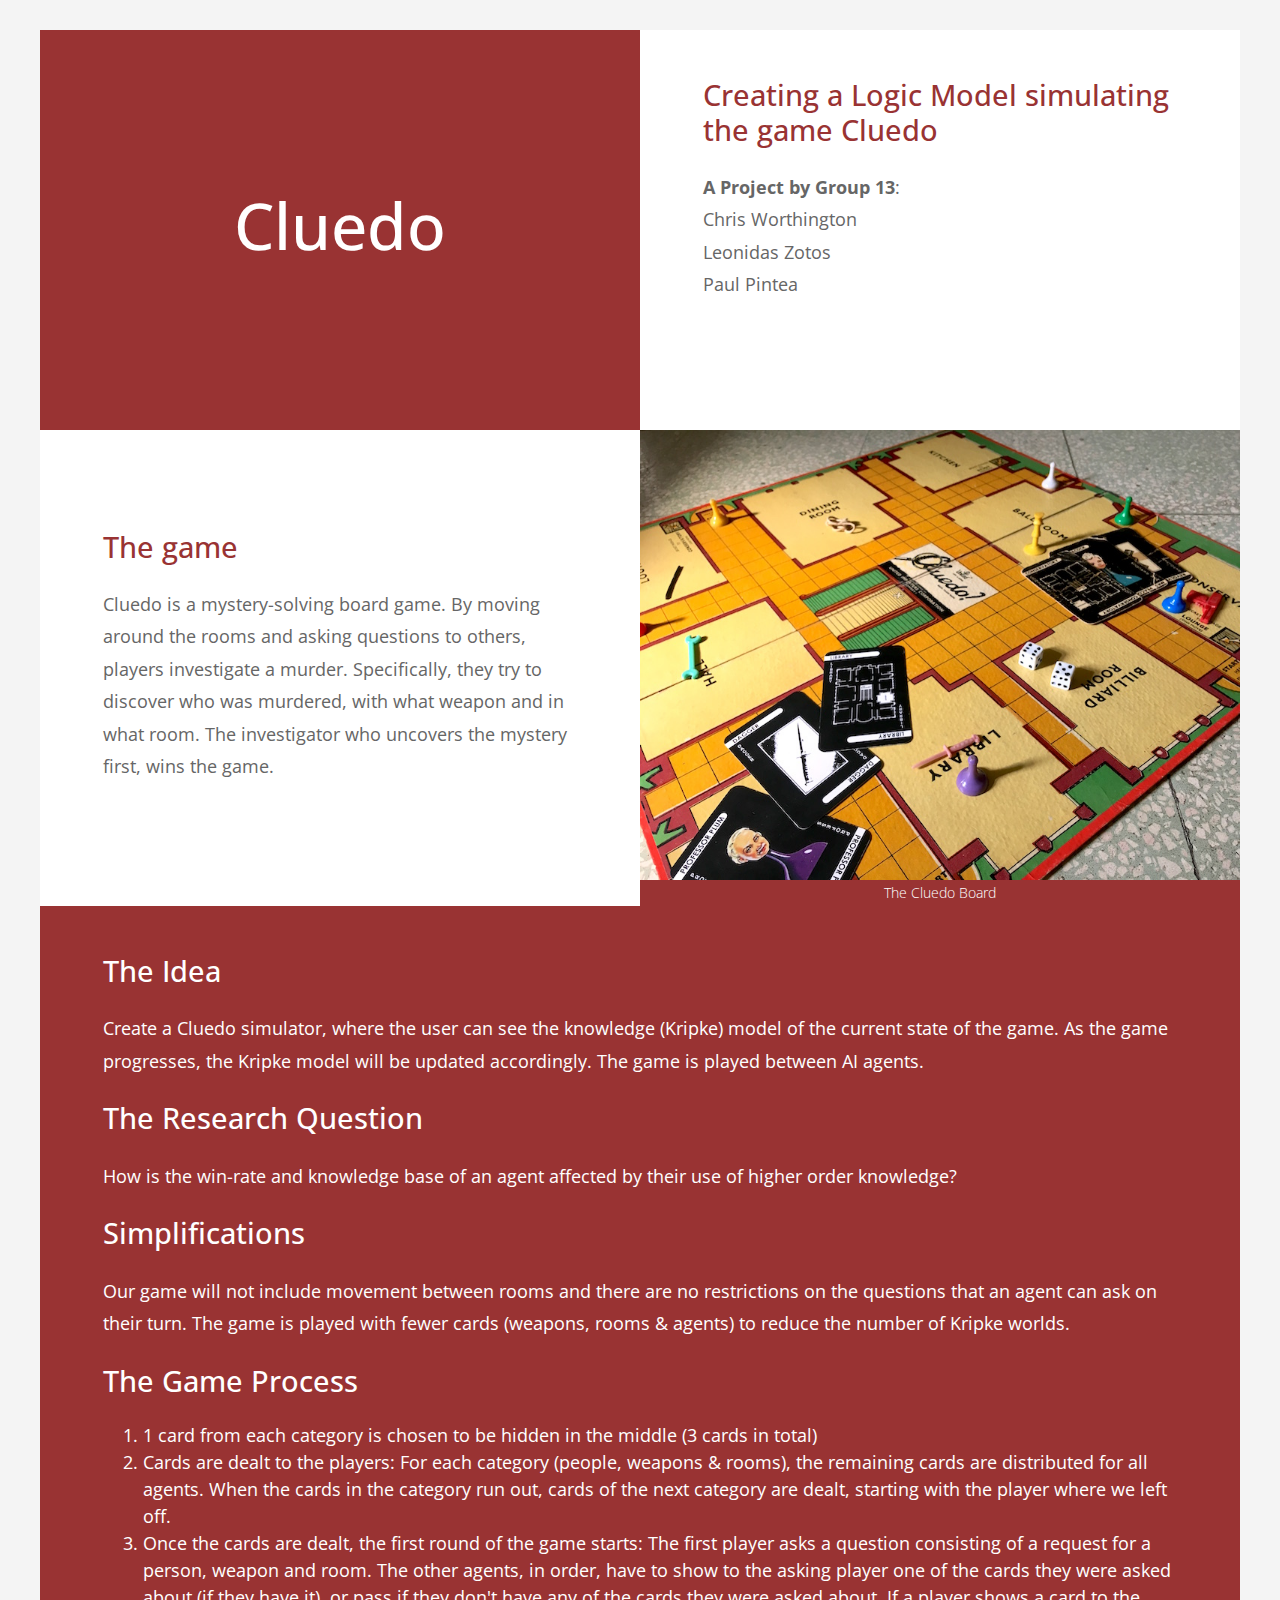
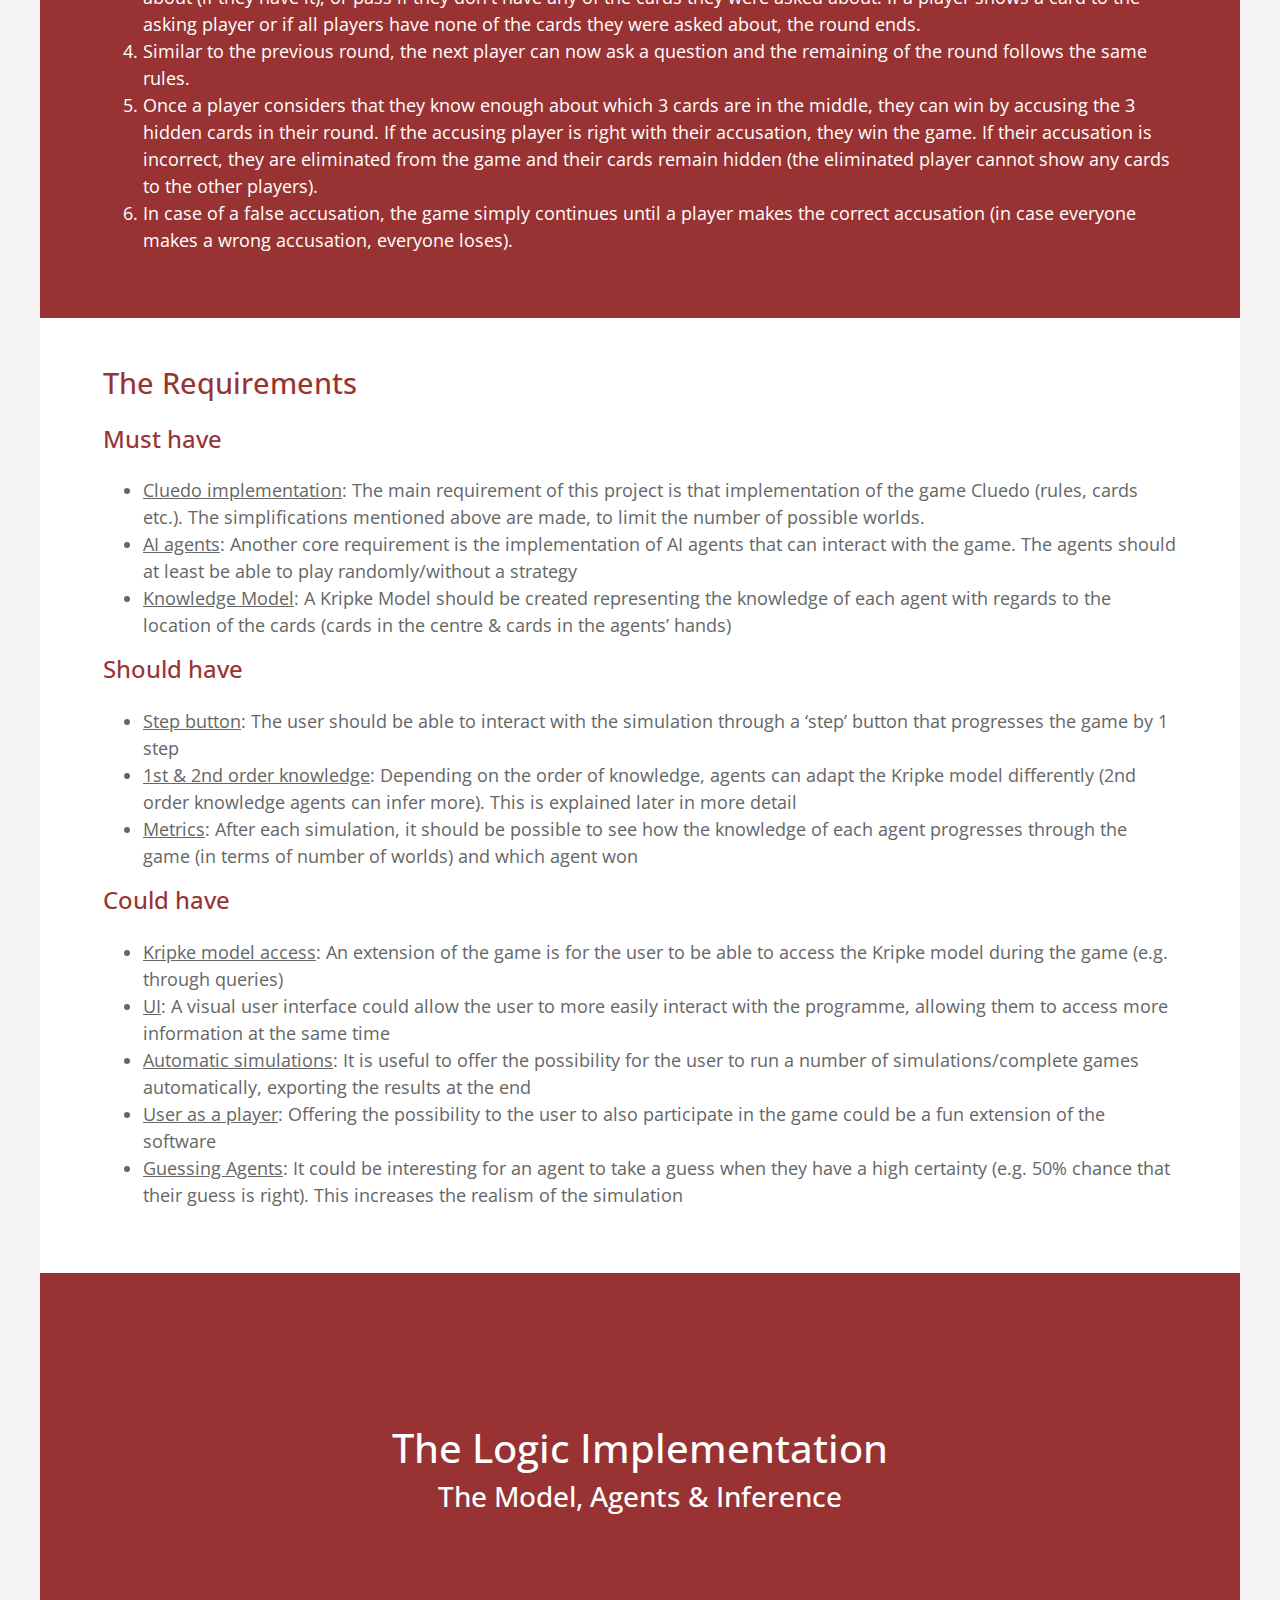
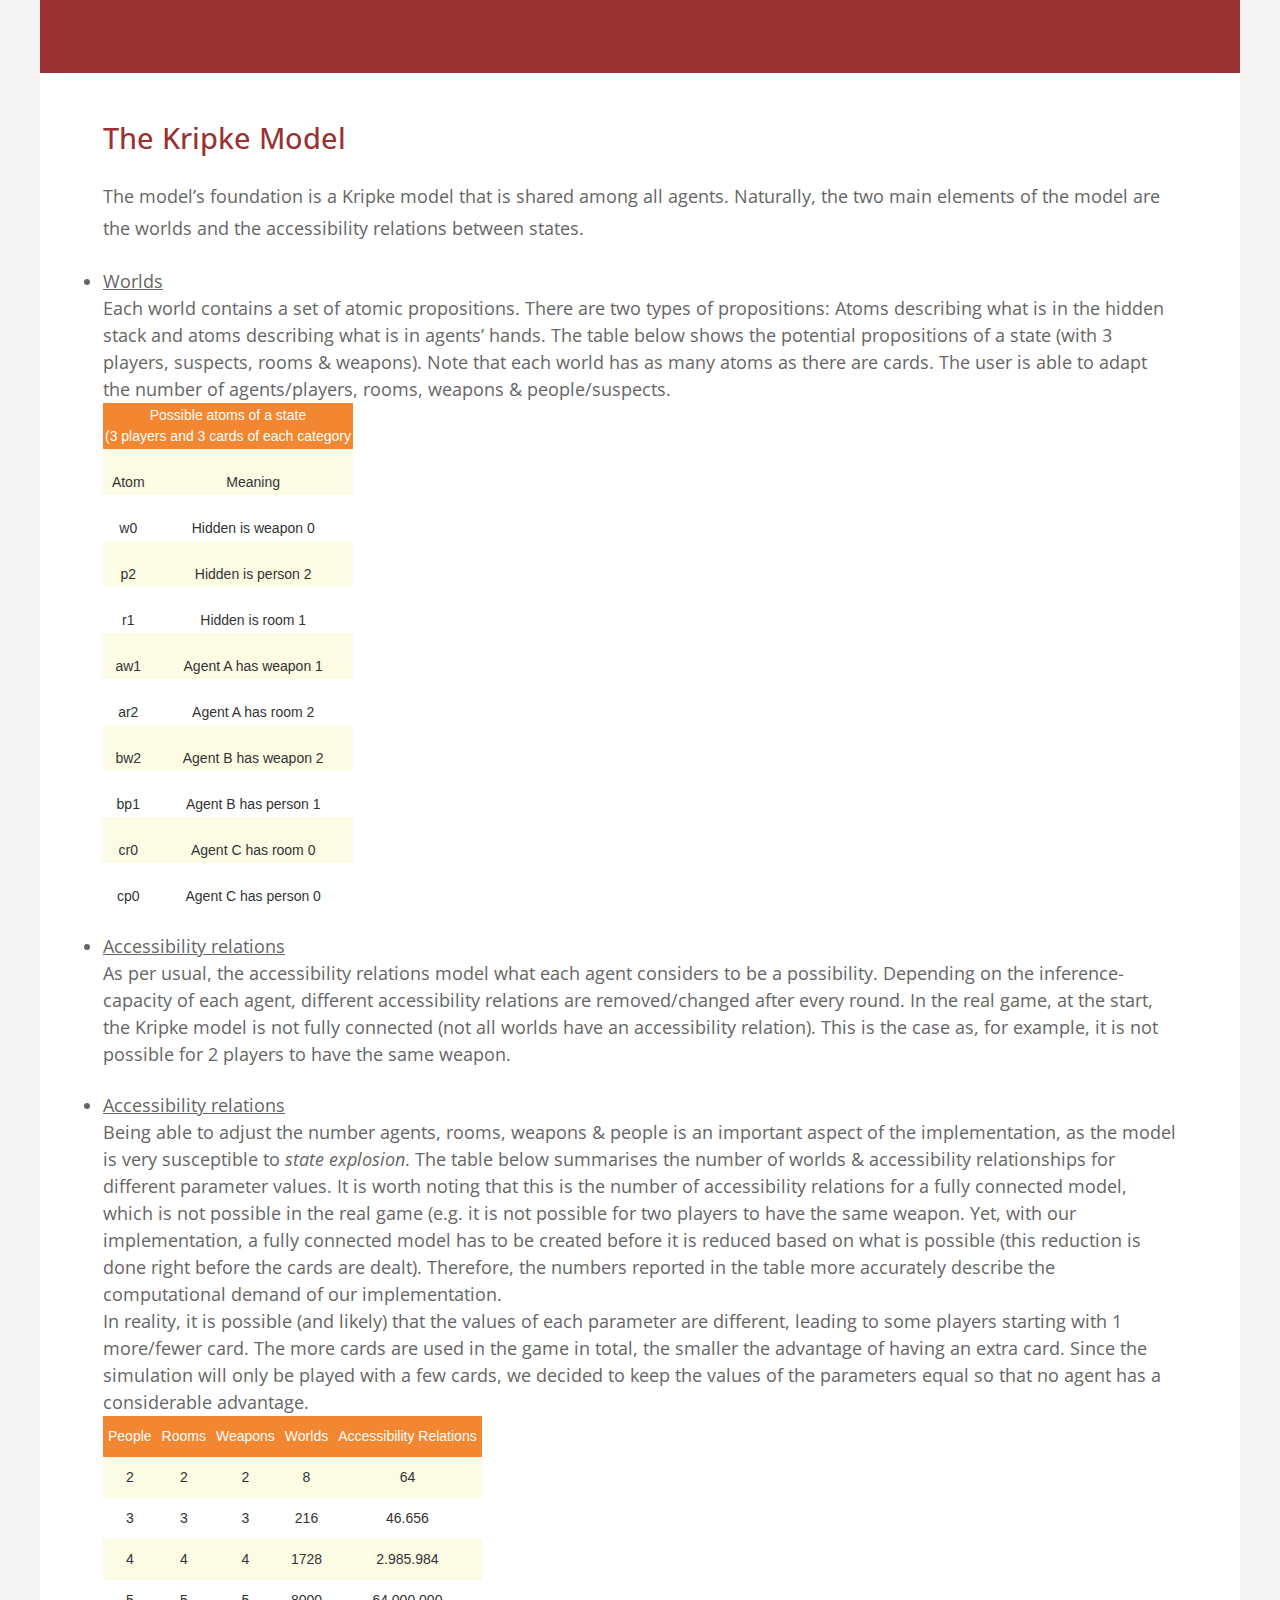
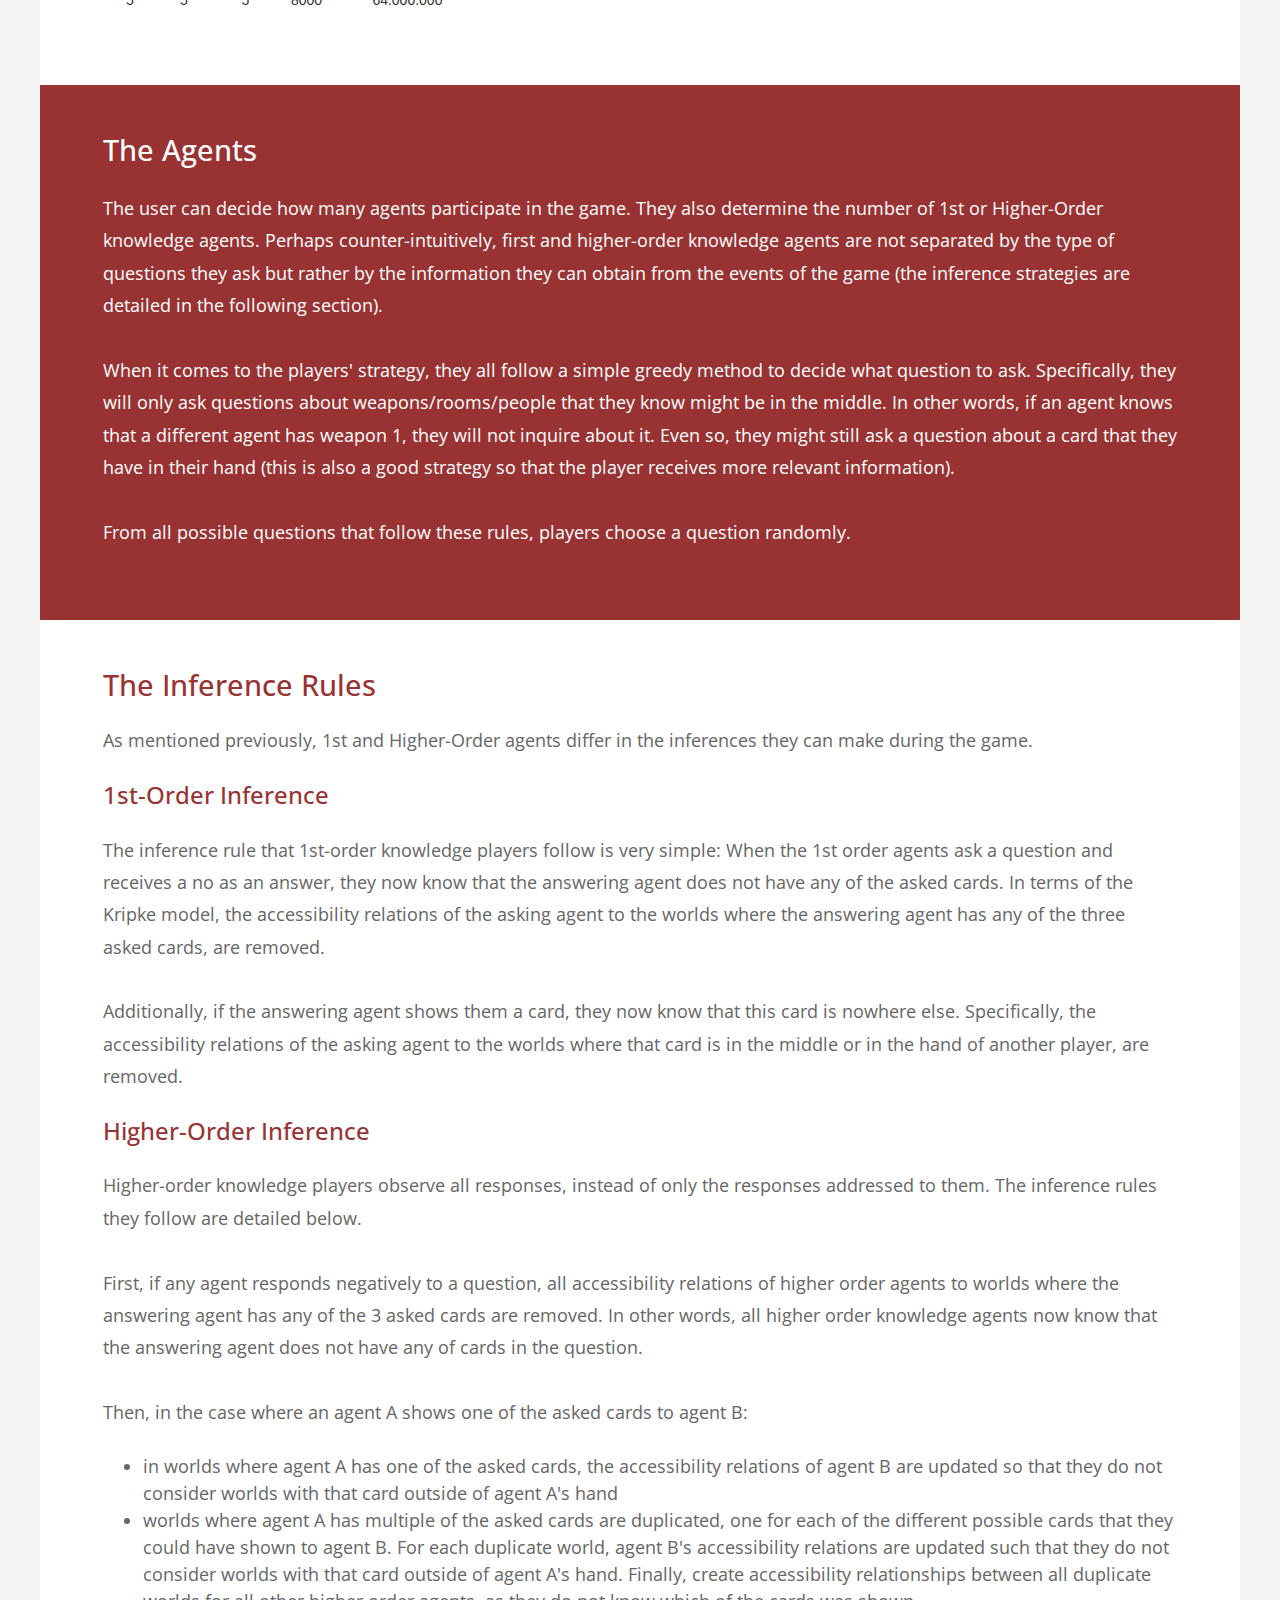
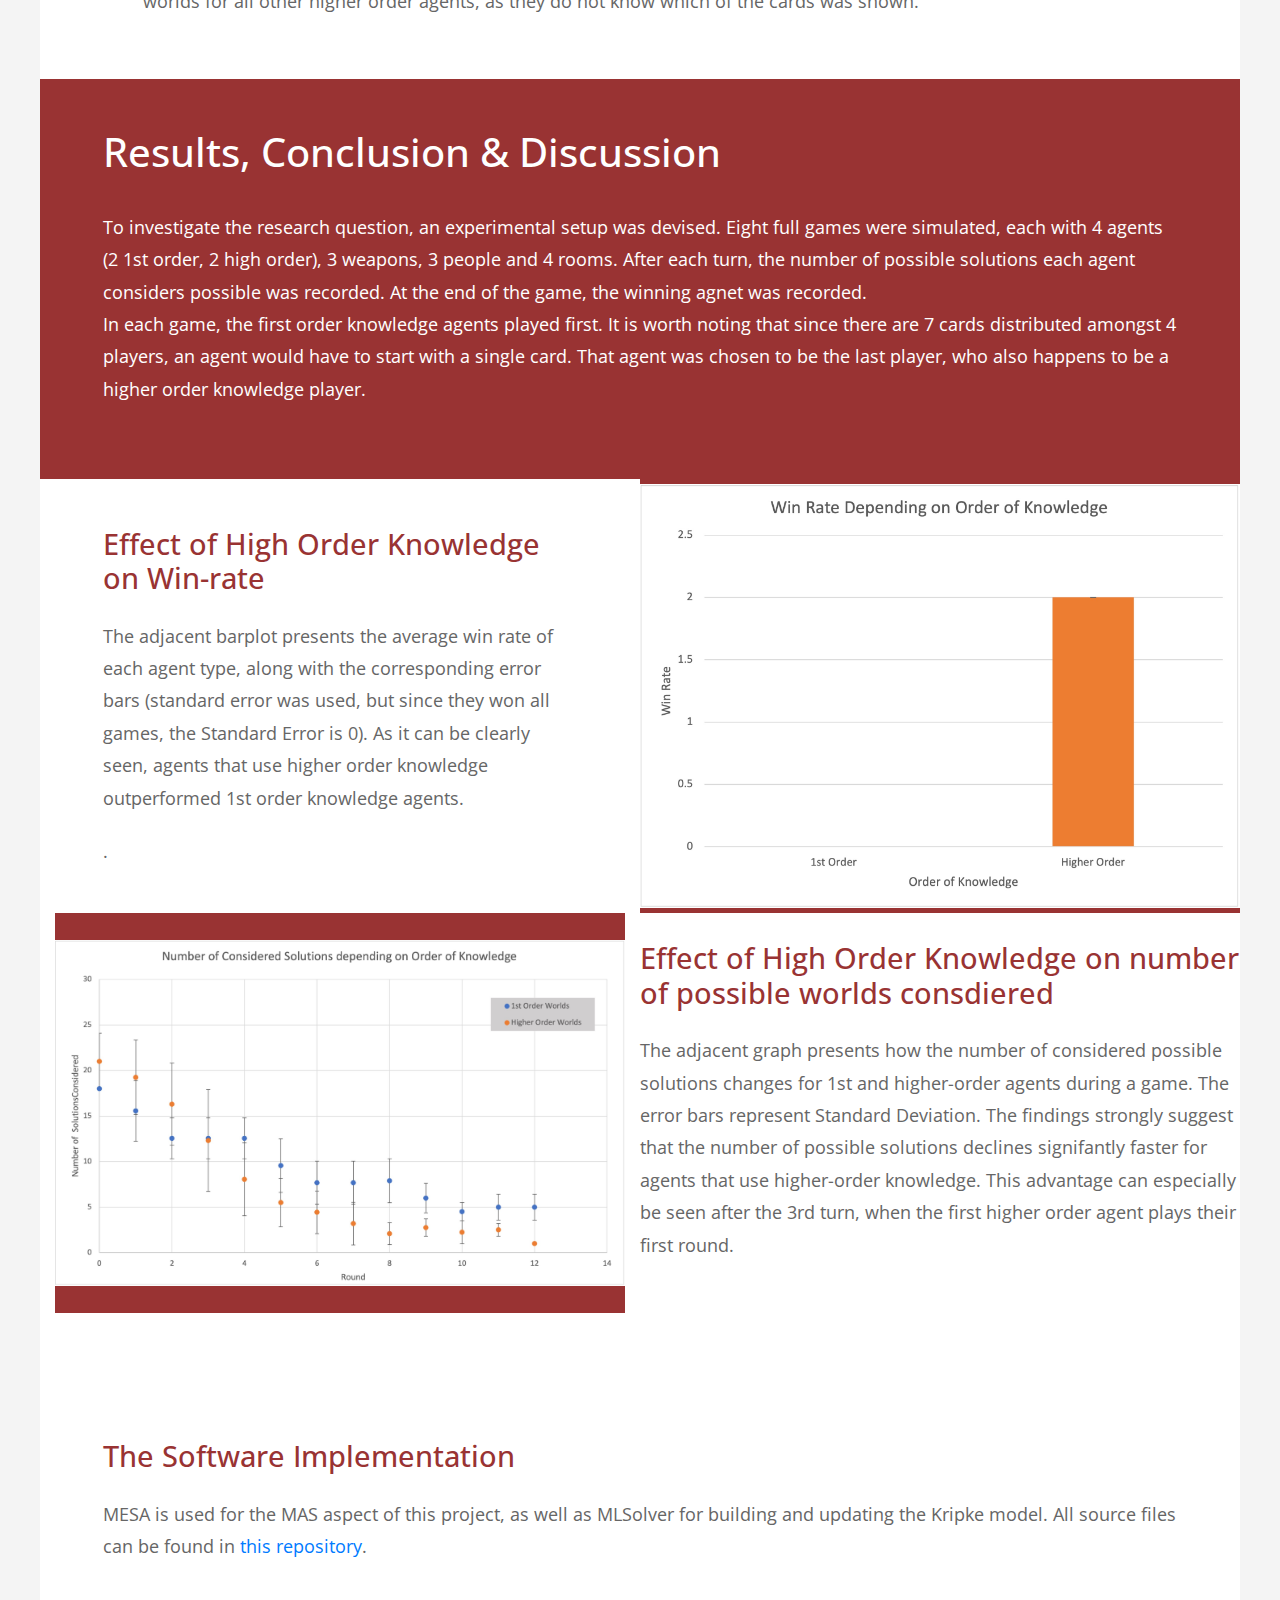
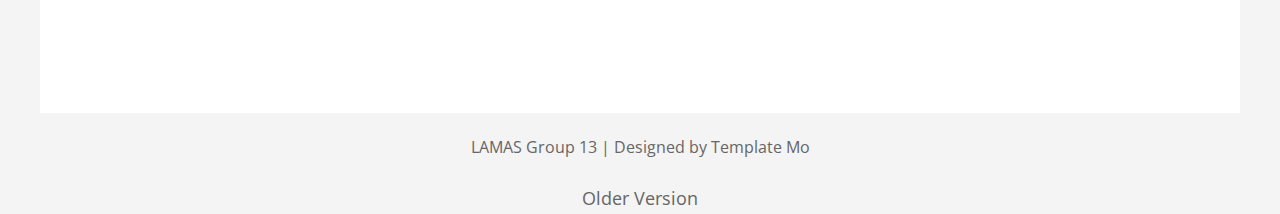
==== index.html @ 73728eb0 "added results" ====
<!DOCTYPE html>
<html lang="en">

<head>
  <meta charset="utf-8">
  <meta name="viewport" content="width=device-width, initial-scale=1">

  <title>LAMAS Cluedo (Group 13)</title>
  <!-- 
Magazee Template 
http://www.templatemo.com/tm-514-magazee
-->
  <!-- load CSS -->
  <link rel="stylesheet" href="https://fonts.googleapis.com/css?family=Open+Sans:300,400">
  <!-- Google web font "Open Sans" -->
  <link rel="stylesheet" href="css/bootstrap.min.css"> <!-- https://getbootstrap.com/ -->
  <link rel="stylesheet" href="css/templatemo-style.css"> <!-- Templatemo style -->
  <script type="text/javascript" async src="https://cdn.mathjax.org/mathjax/latest/MathJax.js?config=TeX-AMS_CHTML">
  </script>
  <script>
    var renderPage = true;

    if (navigator.userAgent.indexOf('MSIE') !== -1
      || navigator.appVersion.indexOf('Trident/') > 0) {
      /* Microsoft Internet Explorer detected in. */
      alert("Please view this in a modern browser such as Chrome or Microsoft Edge.");
      renderPage = false;
    }
  </script>

</head>

<body>
  <!-- Loader -->
  <div id="loader-wrapper">
    <div id="loader"></div>
    <div class="loader-section section-left"></div>
    <div class="loader-section section-right"></div>
  </div>

  <div class="container">

    <!-- 1st section -->
    <section class="row tm-section">
      <div class="col-sm-12 col-sm-12 col-lg-6 col-xl-6 p-0">
        <div class="tm-flex-center p-5 tm-bg-color-primary tm-section-min-h">
          <h1 class="tm-text-color-white tm-site-name">Cluedo</h1>
        </div>
      </div>
      <div class="col-sm-12 col-md-12 col-lg-6 col-xl-6">
        <div class="tm-flex-right p-5">
          <h2 class="tm-text-color-primary mb-4">Creating a Logic Model simulating the game Cluedo</h2>
          <p class="mb-4"><b>A Project by Group 13</b>: <br> Chris Worthington<br>Leonidas Zotos <br> Paul Pintea </p>
        </div>
      </div>
    </section>

    <!-- 2nd section -->
    <section class="row tm-section tm-col-md-reverse">
      <div class="col-sm-12 col-md-12 col-lg-6 col-xl-6">
        <div class="tm-flex-center p-5">
          <div class="tm-md-flex-center">
            <h2 class="tm-text-color-primary mb-4">The game</h2>
            <p class="mb-4"> Cluedo is a mystery-solving board game. By moving around the rooms and asking questions to
              others, players investigate a murder. Specifically, they try to discover who was murdered, with what
              weapon and in what room. The investigator who uncovers the mystery first, wins the game.</p>
          </div>
        </div>
      </div>
      <div class="col-sm-12 col-md-12 col-lg-6 col-xl-6 p-0">
        <div class="tm-flex-center p-0 tm-bg-color-primary">
          <div class="tm-max-w-300 tm-flex-center tm-flex-col">
            <img src="img/cluedoBoard.jpeg" alt="Image" class="img-fluid">
            <p class="tm-text-color-white small tm-font-thin mb-0">The Cluedo Board</p>
          </div>
        </div>
      </div>
    </section>


    <!-- 2.5nd section -->
    <section class="row tm-section tm-col-md-reverse">
      <div class="col-sm-12 col-md-12 col-lg-6 col-xl-12 tm-bg-color-primary">
        <div class="tm-flex-center p-5 tm-bg-color-primary">
          <div class="tm-md-flex-center">
            <h2 class="tm-text-color-white mb-4">The Idea</h2>
            <p class="mb-4 tm-text-color-white"> Create a Cluedo simulator, where the user can see the knowledge
              (Kripke) model of the current state of the game. As the game progresses, the Kripke model will be updated
              accordingly. The game is played between AI agents.
            </p>
            <h2 class="tm-text-color-white mb-4">The Research Question</h2>
            <p class="mb-4 tm-text-color-white"> How is the win-rate and knowledge base of an agent affected by their
              use of higher order knowledge?
            </p>
            <h2 class="tm-text-color-white mb-4">Simplifications</h2>
            <p class="mb-4 tm-text-color-white"> Our game will not include movement between rooms and there are no
              restrictions on the questions that an agent can ask on their turn. The game is played with fewer cards
              (weapons, rooms & agents) to reduce the number of Kripke worlds.
            </p>

            <h2 class="tm-text-color-white mb-4">The Game Process</h2>
            <p class="mb-4 tm-text-color-white">
            <ol class="whiteList">
              <li>1 card from each category is chosen to be hidden in the middle (3 cards in total)</li>
              <li>Cards are dealt to the players: For each category (people, weapons & rooms), the remaining cards are
                distributed for all agents. When the cards in the category run out, cards of the next category are
                dealt, starting with the player where we left off.</li>
              <li>Once the cards are dealt, the first round of the game starts: The first player asks a question
                consisting of a request for a person, weapon and room. The other agents, in order, have to show to the
                asking player one of the cards they were asked about (if they have it), or pass if they don't have any
                of the cards they were asked about. If a player shows a card to the asking player or if all players have
                none of the cards they were asked about, the round ends.</li>
              <li>Similar to the previous round, the next player can now ask a question and the remaining of the round
                follows the same rules. </li>
              <li>Once a player considers that they know enough about which 3 cards are in the middle, they can win by
                accusing the 3 hidden cards in their round. If the accusing player is right with their accusation, they
                win the game. If their accusation is incorrect, they are eliminated from the game and their cards remain
                hidden (the eliminated player cannot show any cards to the other players).</li>
              <li>In case of a false accusation, the game simply continues until a player makes the correct accusation
                (in case everyone makes a wrong accusation, everyone loses).</li>
            </ol>
            </p>
          </div>
        </div>
      </div>
    </section>

    <!-- 3rd section -->
    <section class="row tm-section tm-col-md-reverse">
      <div class="col-sm-12 col-md-12 col-lg-6 col-xl-12 tm-bg-color-white">
        <div class="tm-flex-center p-5 tm-bg-color-white">
          <div class="tm-md-flex-center">
            <h2 class="tm-text-color-primary mb-4">The Requirements</h2>
            <h4 class="tm-text-color-primary mb-4">Must have</h4>
            <p class="mb-4">
            <ul>
              <li><u>Cluedo implementation</u>: The main requirement of this project is that implementation of the game
                Cluedo (rules, cards etc.). The simplifications mentioned above are made, to limit the number of
                possible worlds.</li>
              <li><u>AI agents</u>: Another core requirement is the implementation of AI agents that can interact with
                the game. The agents should at least be able to play randomly/without a strategy</li>
              <li><u>Knowledge Model</u>: A Kripke Model should be created representing the knowledge of each agent with
                regards to the location of the cards (cards in the centre & cards in the agents’ hands)</li>
            </ul>
            </p>
            <h4 class="tm-text-color-primary mb-4">Should have</h4>
            <p class="mb-4">
            <ul>
              <li><u>Step button</u>: The user should be able to interact with the simulation through a ‘step’ button
                that
                progresses the game by 1 step</li>
              <li><u>1st & 2nd order knowledge</u>: Depending on the order of knowledge, agents can adapt the Kripke
                model
                differently (2nd order knowledge agents can infer more). This is explained later in more detail</li>
              <li><u>Metrics</u>: After each simulation, it should be possible to see how the knowledge of each agent
                progresses through the game (in terms of number of worlds) and which agent won</li>
            </ul>
            </p>
            <h4 class="tm-text-color-primary mb-4">Could have</h4>
            <p class="mb-4">
            <ul>
              <li><u>Kripke model access</u>: An extension of the game is for the user to be able to access the Kripke
                model
                during the game (e.g. through queries)</li>
              <li><u>UI</u>: A visual user interface could allow the user to more easily interact with the programme,
                allowing them to access more information at the same time</li>
              <li><u>Automatic simulations</u>: It is useful to offer the possibility for the user to run a number of
                simulations/complete games automatically, exporting the results at the end</li>
              <li><u>User as a player</u>: Offering the possibility to the user to also participate in the game could be
                a fun extension of the software</li>
              <li><u>Guessing Agents</u>: It could be interesting for an agent to take a guess when they have a high
                certainty (e.g. 50% chance that their guess is right). This increases the realism of the simulation</li>
            </ul>
            </p>
          </div>
        </div>
      </div>
    </section>

    <!-- 4th section -->
    <section class="row tm-section tm-col-md-reverse">
      <div class="col-sm-12 col-md-12 col-lg-6 col-xl-12 tm-bg-color-primary">
        <div class="tm-flex-center p-5 tm-bg-color-primary">
          <div class="tm-md-flex-center tm-text-color-white">
            <h1>The Logic Implementation</h1>
            <h3 style="text-align:center">The Model, Agents & Inference</h3>
          </div>
        </div>
      </div>
    </section>


    <!-- 5th section -->

    <section class="row tm-section tm-col-md-reverse">
      <div class="col-sm-12 col-md-12 col-lg-6 col-xl-12 tm-bg-color-white">
        <div class="tm-flex-center p-5 tm-bg-color-white">
          <div class="tm-md-flex-center">
            <h2 class="tm-text-color-primary mb-4">The Kripke Model</h2>
            <p class="mb-4">The model’s foundation is a Kripke model that is shared among all agents. Naturally, the two
              main elements of the model are the worlds and the accessibility relations between states.<br>
              <li><u>Worlds</u></li> Each world contains a set of atomic propositions. There are two types of
              propositions: Atoms describing what is in the hidden stack and atoms describing what is in agents’ hands.
              The table below shows the potential propositions of a state (with 3 players, suspects, rooms & weapons).
              Note that each world has as many atoms as there are cards. The user is able to adapt the number of
              agents/players, rooms, weapons & people/suspects.
            <table style="border-collapse:collapse;border-color:#aaa;border-spacing:0;border:none" class="tg">
              <thead>
                <tr>
                  <th
                    style="background-color:#f38630;border-color:inherit;border-style:solid;border-width:0px;color:#fff;font-family:Arial, sans-serif;font-size:14px;font-weight:normal;overflow:hidden;padding:2px 2px;text-align:center;vertical-align:center;word-break:normal"
                    colspan="2"> Possible atoms of a state <br>(3 players and 3 cards of each category </th>
                </tr>
              </thead>
              <tbody>
                <tr>
                  <td
                    style="background-color:#FCFBE3;border-color:inherit;border-style:solid;border-width:0px;color:#333;font-family:Arial, sans-serif;font-size:14px;overflow:hidden;padding:2px 2px;text-align:center;vertical-align:center;word-break:normal">
                    <br>Atom
                  </td>
                  <td
                    style="background-color:#FCFBE3;border-color:inherit;border-style:solid;border-width:0px;color:#333;font-family:Arial, sans-serif;font-size:14px;overflow:hidden;padding:2px 2px;text-align:center;vertical-align:center;word-break:normal">
                    <br>Meaning
                  </td>
                </tr>
                <tr>
                  <td
                    style="background-color:#fff;border-color:inherit;border-style:solid;border-width:0px;color:#333;font-family:Arial, sans-serif;font-size:14px;overflow:hidden;padding:2px 2px;text-align:center;vertical-align:center;word-break:normal">
                    <br>w0
                  </td>
                  <td
                    style="background-color:#fff;border-color:inherit;border-style:solid;border-width:0px;color:#333;font-family:Arial, sans-serif;font-size:14px;overflow:hidden;padding:2px 2px;text-align:center;vertical-align:center;word-break:normal">
                    <br>Hidden is weapon 0
                  </td>
                </tr>
                <tr>
                  <td
                    style="background-color:#FCFBE3;border-color:inherit;border-style:solid;border-width:0px;color:#333;font-family:Arial, sans-serif;font-size:14px;overflow:hidden;padding:2px 2px;text-align:center;vertical-align:center;word-break:normal">
                    <br>p2
                  </td>
                  <td
                    style="background-color:#FCFBE3;border-color:inherit;border-style:solid;border-width:0px;color:#333;font-family:Arial, sans-serif;font-size:14px;overflow:hidden;padding:2px 2px;text-align:center;vertical-align:center;word-break:normal">
                    <br>Hidden is person 2
                  </td>
                </tr>
                <tr>
                  <td
                    style="background-color:#fff;border-color:inherit;border-style:solid;border-width:0px;color:#333;font-family:Arial, sans-serif;font-size:14px;overflow:hidden;padding:2px 2px;text-align:center;vertical-align:center;word-break:normal">
                    <br>r1
                  </td>
                  <td
                    style="background-color:#fff;border-color:inherit;border-style:solid;border-width:0px;color:#333;font-family:Arial, sans-serif;font-size:14px;overflow:hidden;padding:2px 2px;text-align:center;vertical-align:center;word-break:normal">
                    <br>Hidden is room 1
                  </td>
                </tr>
                <tr>
                  <td
                    style="background-color:#FCFBE3;border-color:inherit;border-style:solid;border-width:0px;color:#333;font-family:Arial, sans-serif;font-size:14px;overflow:hidden;padding:2px 2px;text-align:center;vertical-align:center;word-break:normal">
                    <br>aw1
                  </td>
                  <td
                    style="background-color:#FCFBE3;border-color:inherit;border-style:solid;border-width:0px;color:#333;font-family:Arial, sans-serif;font-size:14px;overflow:hidden;padding:2px 2px;text-align:center;vertical-align:center;word-break:normal">
                    <br>Agent A has weapon 1
                  </td>
                </tr>
                <tr>
                  <td
                    style="background-color:#fff;border-color:inherit;border-style:solid;border-width:0px;color:#333;font-family:Arial, sans-serif;font-size:14px;overflow:hidden;padding:2px 2px;text-align:center;vertical-align:center;word-break:normal">
                    <br>ar2
                  </td>
                  <td
                    style="background-color:#fff;border-color:inherit;border-style:solid;border-width:0px;color:#333;font-family:Arial, sans-serif;font-size:14px;overflow:hidden;padding:2px 2px;text-align:center;vertical-align:center;word-break:normal">
                    <br>Agent A has room 2
                  </td>
                </tr>
                <tr>
                  <td
                    style="background-color:#FCFBE3;border-color:inherit;border-style:solid;border-width:0px;color:#333;font-family:Arial, sans-serif;font-size:14px;overflow:hidden;padding:2px 2px;text-align:center;vertical-align:center;word-break:normal">
                    <br>bw2
                  </td>
                  <td
                    style="background-color:#FCFBE3;border-color:inherit;border-style:solid;border-width:0px;color:#333;font-family:Arial, sans-serif;font-size:14px;overflow:hidden;padding:2px 2px;text-align:center;vertical-align:center;word-break:normal">
                    <br>Agent B has weapon 2
                  </td>
                </tr>
                <tr>
                  <td
                    style="background-color:#fff;border-color:inherit;border-style:solid;border-width:0px;color:#333;font-family:Arial, sans-serif;font-size:14px;overflow:hidden;padding:2px 2px;text-align:center;vertical-align:center;word-break:normal">
                    <br>bp1
                  </td>
                  <td
                    style="background-color:#fff;border-color:inherit;border-style:solid;border-width:0px;color:#333;font-family:Arial, sans-serif;font-size:14px;overflow:hidden;padding:2px 2px;text-align:center;vertical-align:center;word-break:normal">
                    <br>Agent B has person 1
                  </td>
                </tr>
                <tr>
                  <td
                    style="background-color:#FCFBE3;border-color:inherit;border-style:solid;border-width:0px;color:#333;font-family:Arial, sans-serif;font-size:14px;overflow:hidden;padding:2px 2px;text-align:center;vertical-align:center;word-break:normal">
                    <br>cr0
                  </td>
                  <td
                    style="background-color:#FCFBE3;border-color:inherit;border-style:solid;border-width:0px;color:#333;font-family:Arial, sans-serif;font-size:14px;overflow:hidden;padding:2px 2px;text-align:center;vertical-align:center;word-break:normal">
                    <br>Agent C has room 0
                  </td>
                </tr>
                <tr>
                  <td
                    style="background-color:#fff;border-color:inherit;border-style:solid;border-width:0px;color:#333;font-family:Arial, sans-serif;font-size:14px;overflow:hidden;padding:2px 2px;text-align:center;vertical-align:center;word-break:normal">
                    <br>cp0
                  </td>
                  <td
                    style="background-color:#fff;border-color:inherit;border-style:solid;border-width:0px;color:#333;font-family:Arial, sans-serif;font-size:14px;overflow:hidden;padding:2px 2px;text-align:center;vertical-align:center;word-break:normal">
                    <br>Agent C has person 0
                  </td>
                </tr>
              </tbody>
            </table>
            </p>

            <p class="mb-4">
              <li><u>Accessibility relations</u></li> As per usual, the accessibility relations model what each agent
              considers to be a possibility. Depending on the inference-capacity of each agent, different accessibility
              relations are removed/changed after every round. In the real game, at the start, the Kripke model is not
              fully connected (not all worlds have an accessibility relation). This is the case as, for example, it is
              not possible for 2 players to have the same weapon.
            </p>

            <p class="mb-4">
              <li><u>Accessibility relations</u></li> Being able to adjust the number agents, rooms, weapons & people
              is an important aspect of the implementation, as the model is very susceptible to <i>state explosion</i>.
              The table below summarises the number of worlds & accessibility relationships for different parameter
              values. It is worth noting that this is the number of accessibility relations for a fully connected model,
              which is not possible in the real game (e.g. it is not possible for two players to have the same weapon.
              Yet, with our implementation, a fully connected model has to be created before it is reduced based on what
              is possible (this reduction is done right before the cards are dealt). Therefore, the numbers reported in
              the table more accurately describe the computational demand of our implementation.
              <br>
              In reality, it is possible (and likely) that the values of each parameter are different, leading to some
              players starting with 1 more/fewer card. The more cards are used in the game in total, the smaller the
              advantage of having an extra card. Since the simulation will only be played with a few cards, we decided
              to keep the values of the parameters equal so that no agent has a considerable advantage.
            <table style="border-collapse:collapse;border-color:#aaa;border-spacing:0;border:none" class="tg">
              <thead>
                <tr>
                  <th
                    style="background-color:#f38630;border-color:inherit;border-style:solid;border-width:0px;color:#fff;font-family:Arial, sans-serif;font-size:14px;font-weight:normal;overflow:hidden;padding:10px 5px;text-align:center;vertical-align:top;word-break:normal">
                    People </th>
                  <th
                    style="background-color:#f38630;border-color:inherit;border-style:solid;border-width:0px;color:#fff;font-family:Arial, sans-serif;font-size:14px;font-weight:normal;overflow:hidden;padding:10px 5px;text-align:center;vertical-align:top;word-break:normal">
                    Rooms </th>
                  <th
                    style="background-color:#f38630;border-color:inherit;border-style:solid;border-width:0px;color:#fff;font-family:Arial, sans-serif;font-size:14px;font-weight:normal;overflow:hidden;padding:10px 5px;text-align:center;vertical-align:top;word-break:normal">
                    Weapons </th>
                  <th
                    style="background-color:#f38630;border-color:inherit;border-style:solid;border-width:0px;color:#fff;font-family:Arial, sans-serif;font-size:14px;font-weight:normal;overflow:hidden;padding:10px 5px;text-align:center;vertical-align:top;word-break:normal">
                    Worlds </th>
                  <th
                    style="background-color:#f38630;border-color:inherit;border-style:solid;border-width:0px;color:#fff;font-family:Arial, sans-serif;font-size:14px;font-weight:normal;overflow:hidden;padding:10px 5px;text-align:center;vertical-align:top;word-break:normal">
                    Accessibility Relations </th>
                </tr>
              </thead>
              <tbody>
                <tr>
                  <td
                    style="background-color:#FCFBE3;border-color:inherit;border-style:solid;border-width:0px;color:#333;font-family:Arial, sans-serif;font-size:14px;overflow:hidden;padding:10px 5px;text-align:center;vertical-align:top;word-break:normal">
                    2</td>
                  <td
                    style="background-color:#FCFBE3;border-color:inherit;border-style:solid;border-width:0px;color:#333;font-family:Arial, sans-serif;font-size:14px;overflow:hidden;padding:10px 5px;text-align:center;vertical-align:top;word-break:normal">
                    2</td>
                  <td
                    style="background-color:#FCFBE3;border-color:inherit;border-style:solid;border-width:0px;color:#333;font-family:Arial, sans-serif;font-size:14px;overflow:hidden;padding:10px 5px;text-align:center;vertical-align:top;word-break:normal">
                    2</td>
                  <td
                    style="background-color:#FCFBE3;border-color:inherit;border-style:solid;border-width:0px;color:#333;font-family:Arial, sans-serif;font-size:14px;overflow:hidden;padding:10px 5px;text-align:center;vertical-align:top;word-break:normal">
                    8</td>
                  <td
                    style="background-color:#FCFBE3;border-color:inherit;border-style:solid;border-width:0px;color:#333;font-family:Arial, sans-serif;font-size:14px;overflow:hidden;padding:10px 5px;text-align:center;vertical-align:top;word-break:normal">
                    64</td>
                </tr>
                <tr>
                  <td
                    style="background-color:#fff;border-color:inherit;border-style:solid;border-width:0px;color:#333;font-family:Arial, sans-serif;font-size:14px;overflow:hidden;padding:10px 5px;text-align:center;vertical-align:top;word-break:normal">
                    3</td>
                  <td
                    style="background-color:#fff;border-color:inherit;border-style:solid;border-width:0px;color:#333;font-family:Arial, sans-serif;font-size:14px;overflow:hidden;padding:10px 5px;text-align:center;vertical-align:top;word-break:normal">
                    3</td>
                  <td
                    style="background-color:#fff;border-color:inherit;border-style:solid;border-width:0px;color:#333;font-family:Arial, sans-serif;font-size:14px;overflow:hidden;padding:10px 5px;text-align:center;vertical-align:top;word-break:normal">
                    3</td>
                  <td
                    style="background-color:#fff;border-color:inherit;border-style:solid;border-width:0px;color:#333;font-family:Arial, sans-serif;font-size:14px;overflow:hidden;padding:10px 5px;text-align:center;vertical-align:top;word-break:normal">
                    216</td>
                  <td
                    style="background-color:#fff;border-color:inherit;border-style:solid;border-width:0px;color:#333;font-family:Arial, sans-serif;font-size:14px;overflow:hidden;padding:10px 5px;text-align:center;vertical-align:top;word-break:normal">
                    <span style="font-weight:400;font-style:normal">46.656</span>
                  </td>
                </tr>
                <tr>
                  <td
                    style="background-color:#FCFBE3;border-color:inherit;border-style:solid;border-width:0px;color:#333;font-family:Arial, sans-serif;font-size:14px;overflow:hidden;padding:10px 5px;text-align:center;vertical-align:top;word-break:normal">
                    4</td>
                  <td
                    style="background-color:#FCFBE3;border-color:inherit;border-style:solid;border-width:0px;color:#333;font-family:Arial, sans-serif;font-size:14px;overflow:hidden;padding:10px 5px;text-align:center;vertical-align:top;word-break:normal">
                    4</td>
                  <td
                    style="background-color:#FCFBE3;border-color:inherit;border-style:solid;border-width:0px;color:#333;font-family:Arial, sans-serif;font-size:14px;overflow:hidden;padding:10px 5px;text-align:center;vertical-align:top;word-break:normal">
                    4</td>
                  <td
                    style="background-color:#FCFBE3;border-color:inherit;border-style:solid;border-width:0px;color:#333;font-family:Arial, sans-serif;font-size:14px;overflow:hidden;padding:10px 5px;text-align:center;vertical-align:top;word-break:normal">
                    1728</td>
                  <td
                    style="background-color:#FCFBE3;border-color:inherit;border-style:solid;border-width:0px;color:#333;font-family:Arial, sans-serif;font-size:14px;overflow:hidden;padding:10px 5px;text-align:center;vertical-align:top;word-break:normal">
                    <span style="font-weight:400;font-style:normal">2.985.984</span>
                  </td>
                </tr>
                <tr>
                  <td
                    style="background-color:#fff;border-color:inherit;border-style:solid;border-width:0px;color:#333;font-family:Arial, sans-serif;font-size:14px;overflow:hidden;padding:10px 5px;text-align:center;vertical-align:top;word-break:normal">
                    5</td>
                  <td
                    style="background-color:#fff;border-color:inherit;border-style:solid;border-width:0px;color:#333;font-family:Arial, sans-serif;font-size:14px;overflow:hidden;padding:10px 5px;text-align:center;vertical-align:top;word-break:normal">
                    5</td>
                  <td
                    style="background-color:#fff;border-color:inherit;border-style:solid;border-width:0px;color:#333;font-family:Arial, sans-serif;font-size:14px;overflow:hidden;padding:10px 5px;text-align:center;vertical-align:top;word-break:normal">
                    5</td>
                  <td
                    style="background-color:#fff;border-color:inherit;border-style:solid;border-width:0px;color:#333;font-family:Arial, sans-serif;font-size:14px;overflow:hidden;padding:10px 5px;text-align:center;vertical-align:top;word-break:normal">
                    8000</td>
                  <td
                    style="background-color:#fff;border-color:inherit;border-style:solid;border-width:0px;color:#333;font-family:Arial, sans-serif;font-size:14px;overflow:hidden;padding:10px 5px;text-align:center;vertical-align:top;word-break:normal">
                    <span style="font-weight:400;font-style:normal">64.000.000</span>
                  </td>
                </tr>
              </tbody>
            </table>
            </p>
          </div>
        </div>
      </div>
    </section>


    <!-- 2.5nd section -->
    <section class="row tm-section tm-col-md-reverse">
      <div class="col-sm-12 col-md-12 col-lg-6 col-xl-12 tm-bg-color-primary">
        <div class="tm-flex-center p-5 tm-bg-color-primary">
          <div class="tm-md-flex-center">
            <h2 class="tm-text-color-white mb-4">The Agents</h2>
            <p class="mb-4 tm-text-color-white"> The user can decide how many agents participate in the game. They also
              determine the number of 1st or Higher-Order knowledge agents. Perhaps counter-intuitively, first and
              higher-order knowledge agents are not separated by the type of questions they ask but rather by the
              information they can obtain from the events of the game (the inference strategies are detailed in the
              following section).
              <br><br>
              When it comes to the players' strategy, they all follow a simple greedy method to decide what question to
              ask. Specifically, they will only ask questions about weapons/rooms/people that they know might be in the
              middle. In other words, if an agent knows that a different agent has weapon 1, they will not inquire about
              it. Even so, they might still ask a question about a card that they have in their hand (this is also a
              good strategy so that the player receives more relevant information).
              <br><br>
              From all possible questions that follow these rules, players choose a question randomly.
            </p>
          </div>
        </div>
      </div>
    </section>


    <section class="row tm-section tm-col-md-reverse">
      <div class="col-sm-12 col-md-12 col-lg-6 col-xl-12 tm-bg-color-white">
        <div class="tm-flex-center p-5 tm-bg-color-white">
          <div class="tm-md-flex-center">
            <h2 class="tm-text-color-primary mb-4">The Inference Rules</h2>
            As mentioned previously, 1st and Higher-Order agents differ in the inferences they can make during the game.
            <br><br>
            <h4 class="tm-text-color-primary mb-4">1st-Order Inference</h4>
            <p class="mb-4">
              The inference rule that 1st-order knowledge players follow is very simple: When the 1st order agents ask a
              question
              and receives a no as an answer, they now know that the answering agent does not have any of the asked
              cards. In terms of the Kripke model, the accessibility relations of the asking agent to the worlds where
              the answering agent has any of the three asked cards, are removed.
              <br><br>
              Additionally, if the answering agent shows them a card, they now know that this card is nowhere else.
              Specifically, the accessibility relations of the asking agent to the worlds where that card is in the
              middle or in the hand of
              another player, are removed.
            </p>
            <h4 class="tm-text-color-primary mb-4">Higher-Order Inference</h4>
            <p class="mb-4">
              Higher-order knowledge players observe all responses, instead of only the responses addressed to them. The
              inference rules they follow are detailed below.
              <br><br>
              First, if any agent responds negatively to a question, all accessibility relations of higher order agents
              to worlds where the answering agent has any of the 3 asked cards are removed. In other words, all higher
              order knowledge agents now know that the answering agent does not have any of cards in the question.
              <br><br>
              Then, in the case where an agent A shows one of the asked cards to agent B:
            <ul>
              <li>in worlds where agent A has one of the asked cards, the accessibility relations of agent B are
                updated so that they do not consider worlds with that card outside of agent A's hand</li>
              <li> worlds where agent A has multiple of the asked cards are duplicated, one for each of the different
                possible cards that they could have shown to agent B. For each duplicate world, agent B's accessibility
                relations are updated such that they do not consider worlds with that card outside of agent A's hand.
                Finally, create accessibility relationships between all duplicate worlds for all other higher order
                agents, as they do not know which of the cards was shown.</li>
            </ul>
            </p>
          </div>
        </div>
      </div>
    </section>


    <section class="row tm-section tm-col-md-reverse">
      <div class="col-sm-12 col-md-12 col-lg-6 col-xl-12 tm-bg-color-primary">
        <div class="tm-flex-center p-5 tm-bg-color-primary">
          <div class="tm-md-flex-center tm-text-color-white">
            <h1>Results, Conclusion & Discussion</h1>
            <br>
            <p class="mb-4">To investigate the research question, an experimental setup was devised. Eight full games
              were simulated, each with 4 agents (2 1st order, 2 high order), 3 weapons, 3 people and 4 rooms. After
              each turn, the number of possible solutions each agent considers possible was recorded. At the end of the
              game, the winning agnet was recorded.
              <br>
              In each game, the first order knowledge agents played first. It is worth noting that since there are 7
              cards distributed amongst 4 players, an agent would have to start with a single card. That agent was
              chosen to be the last player, who also happens to be a higher order knowledge player.
            </p>
          </div>
        </div>
      </div>
    </section>


    <section class="row tm-section tm-col-md-reverse">
      <div class="col-sm-12 col-md-12 col-lg-6 col-xl-6">
        <div class="tm-flex-center p-5">
          <div class="tm-md-flex-center">
            <h2 class="tm-text-color-primary mb-4">Effect of High Order Knowledge on Win-rate</h2>
            <p class="mb-4">The adjacent barplot presents the average win rate of each agent type, along with the
              corresponding error bars (standard error was used, but since they won all games, the Standard Error is 0).
              As it can be clearly seen, agents that use higher order knowledge outperformed 1st order knowledge agents.
            </p>.
          </div>
        </div>
      </div>
      <div class="col-sm-12 col-md-12 col-lg-6 col-xl-6 p-0">
        <div class="tm-flex-center p-0 tm-bg-color-primary">
          <div class="tm-max-w-300 tm-flex-center tm-flex-col">
            <img src="img/winRate.jpg" alt="Image" class="img-fluid">
          </div>
        </div>
      </div>
    </section>

    <section class="row tm-section tm-col-md-reverse">
      <div class="col-sm-12 col-md-12 col-lg-6 col-xl-6">
        <div class="tm-flex-center p-0 tm-bg-color-primary">
          <div class="tm-md-flex-center">
            <img src="img/possibleSolutions.jpg" alt="Image" class="img-fluid">
          </div>
        </div>
      </div>
      <div class="col-sm-12 col-md-12 col-lg-6 col-xl-6 p-0">
        <div class="tm-flex-center p-0 tm-bg-color-white">
          <div class="tm-max-w-300 tm-flex-center tm-flex-col">
            <h2 class="tm-text-color-primary mb-4">Effect of High Order Knowledge on number of possible worlds
              consdiered</h2>
            <p class="mb-4">The adjacent graph presents how the number of considered possible solutions changes
              for 1st and higher-order agents during a game. The error bars represent Standard Deviation. The findings
              strongly suggest that the number of possible solutions declines signifantly faster for agents that use
              higher-order knowledge. This advantage can especially be seen after the 3rd turn, when the first higher
              order agent plays their first round.
          </div>
        </div>
      </div>
    </section>

    <!-- 7th section -->

    <section class="row tm-section tm-col-md-reverse">
      <div class="col-sm-12 col-md-12 col-lg-6 col-xl-12 tm-bg-color-white">
        <div class="tm-flex-center p-5 tm-bg-color-white">
          <div class="tm-md-flex-center">
            <h2 class="tm-text-color-primary mb-4">The Software Implementation</h2>
            <p class="mb-4"> MESA is used for the MAS aspect of this project, as well as MLSolver for building and
              updating the Kripke model. All source files can be found in <a
                href="https://github.com/LAMAS-Cluedo/LAMAS-Cluedo.github.io">this repository</a>.
            </p>
          </div>
        </div>
      </div>
    </section>



    <!-- Footer -->
    <div class="row">
      <div class="col-lg-12">
        <p class="text-center small tm-copyright-text mb-0">
          LAMAS Group 13 | Designed by <a href="http://templatemo.com" class="tm-text-color-gray"
            target="_parent">Template Mo</a></p>
        <p class="text-center small-text mb-0">
          <a href="oldVersion.html" class="tm-text-color-gray" target="_parent">Older Version </a>
        </p>
      </div>
    </div>
  </div>
  <!-- load JS -->
  <script src="js/jquery-3.2.1.slim.min.js"></script> <!-- https://jquery.com/ -->
  <script>

    /* DOM is ready
    ------------------------------------------------*/
    $(function () {

      if (renderPage) {
        $('body').addClass('loaded');
      }

      $('.tm-current-year').text(new Date().getFullYear());  // Update year in copyright
    });

  </script>

</body>

</html>
---- css/templatemo-style.css ----
/*

Magazee Template

http://www.templatemo.com/tm-514-magazee

*/

body {
	font-family: 'Open Sans', Helvetica, Arial, sans-serif;
	font-size: 18px;
    color: #666666;
    background-color: #f4f4f4;
}

p, q { line-height: 1.8; }
h2 { font-size: 1.8rem; }

.tm-site-name {
    font-size: 4rem;
}

.tm-quote {
    font-size: 1.35rem;
    font-style: italic;
}

.container {
    margin-top: 30px;
}

.tm-container-inner {
    margin: 0 auto;
    max-width: 880px;
}

.tm-section {
    background-color: white;
}

.tm-section,
.tm-section-min-h {
    min-height: 400px;
}

.tm-flex-center {
    width: 100%;
    height: 100%;
    display: flex;
    align-items: center;
    justify-content: center;
}

.tm-flex-col {
    flex-direction: column;
}

.tm-mb-30 { margin-bottom: 30px; }

.tm-align-left { align-self: left; }

.btn {
    border-radius: 0;
    text-transform: uppercase;
    padding: 12px 47px;
    font-size: 1.15rem;
}

.btn-primary {
    background: #993333;
    border-color: #993333;
}

.btn-secondary {
    background: #009999;
    border-color: #009999;
}

.btn-secondary:hover,
.btn-secondary:focus {
    background: #24d4d4;
    border-color: #24d4d4;
}

.btn-primary:focus,
.btn-primary:hover {
    background: #ec4949;
    border-color: #ec4949;
}

.tm-bg-color-primary { background-color: #993333; }
.tm-bg-color-secondary { background-color: #009999; }
.tm-bg-color-gray { background-color: #666666; }
.tm-text-color-primary { color: #993333; }
.tm-text-color-white { color: white; }
.tm-text-color-gray { color: #666666; }
.tm-font-thin { font-weight: 300; }
.tm-max-w-400 { max-width: 400px; }

.form-control::placeholder { /* Chrome, Firefox, Opera, Safari 10.1+ */
    color: #666666;
    opacity: 1; /* Firefox */
}

.form-control:-ms-input-placeholder { /* Internet Explorer 10-11 */
    color: #666666;
}

.form-control::-ms-input-placeholder { /* Microsoft Edge */
    color: #666666;
}

.tm-contact-form select,
.tm-contact-form input {
    color: #666;
}

.tm-contact-form textarea {
    height: 205px;
}

.tm-pricing-table {
    border: 1px solid #009999;
    width: 100%;
    max-width: 340px;
}

.tm-pricing-header {
    padding: 20px;
}

.tm-pricing-body {
    padding-bottom: 35px;
    display: flex;
    flex-direction: column;
    align-items: center;
}

.tm-pricing-header-title {
    font-size: 1.6rem;
}

.tm-feature-list {
    list-style: none;
    padding: 0;
    margin: 0;
    line-height: 2.4;
    padding: 35px 50px;
}

.tm-form-header {
    background: #993333;
    padding: 40px 40px 90px;
}

.tm-form-footer {
    margin-top: -55px;
    padding-top: 100px;
    padding-bottom: 30px;
}

.tm-footer-info-box {
    max-width: 260px;
    margin: 0 auto;
}

.tm-contact-form {
    padding: 68px;
    background: white;
    margin-top: -56px;
    position: relative;
    z-index: 900;
}

.form-control {
    color: #666;
    font-size: 1.2rem;
    padding: 12px 20px;
    border-radius: 0;
}

.form-control:focus {
    border-color: #993334;
    box-shadow: 0 0 0 0.2rem #9933343b;
}

select:focus {
    outline-color: #993334;
}

.tm-contact-form select {
    width: 100%;
    padding: 15px;
}

.tm-contact-form input[type="radio"] {
    margin-right: 10px;
}

.tm-center {
    width: 100%;
    text-align: center;
}

.tm-copyright-text {
    padding: 20px;
    font-size: 1rem;
}

/* Loader */

#loader-wrapper {
    position: fixed;
    top: 0;
    left: 0;
    width: 100%;
    height: 100%;
    z-index: 2000;
}
#loader {
    display: block;
    position: relative;
    left: 50%;
    top: 50%;
    width: 150px;
    height: 150px;
    margin: -75px 0 0 -75px;
    border-radius: 50%;
    border: 3px solid transparent;
    border-top-color: #3498db;

    -webkit-animation: spin 2s linear infinite; /* Chrome, Opera 15+, Safari 5+ */
    animation: spin 2s linear infinite; /* Chrome, Firefox 16+, IE 10+, Opera */

    z-index: 1001;
}

#loader:before {
    content: "";
    position: absolute;
    top: 5px;
    left: 5px;
    right: 5px;
    bottom: 5px;
    border-radius: 50%;
    border: 3px solid transparent;
    border-top-color: #e74c3c;

    -webkit-animation: spin 3s linear infinite; /* Chrome, Opera 15+, Safari 5+ */
    animation: spin 3s linear infinite; /* Chrome, Firefox 16+, IE 10+, Opera */
}

#loader:after {
    content: "";
    position: absolute;
    top: 15px;
    left: 15px;
    right: 15px;
    bottom: 15px;
    border-radius: 50%;
    border: 3px solid transparent;
    border-top-color: #f9c922;

    -webkit-animation: spin 1.5s linear infinite; /* Chrome, Opera 15+, Safari 5+ */
      animation: spin 1.5s linear infinite; /* Chrome, Firefox 16+, IE 10+, Opera */
}

@-webkit-keyframes spin {
    0%   {
        -webkit-transform: rotate(0deg);  /* Chrome, Opera 15+, Safari 3.1+ */
        -ms-transform: rotate(0deg);  /* IE 9 */
        transform: rotate(0deg);  /* Firefox 16+, IE 10+, Opera */
    }
    100% {
        -webkit-transform: rotate(360deg);  /* Chrome, Opera 15+, Safari 3.1+ */
        -ms-transform: rotate(360deg);  /* IE 9 */
        transform: rotate(360deg);  /* Firefox 16+, IE 10+, Opera */
    }
}
@keyframes spin {
    0%   {
        -webkit-transform: rotate(0deg);  /* Chrome, Opera 15+, Safari 3.1+ */
        -ms-transform: rotate(0deg);  /* IE 9 */
        transform: rotate(0deg);  /* Firefox 16+, IE 10+, Opera */
    }
    100% {
        -webkit-transform: rotate(360deg);  /* Chrome, Opera 15+, Safari 3.1+ */
        -ms-transform: rotate(360deg);  /* IE 9 */
        transform: rotate(360deg);  /* Firefox 16+, IE 10+, Opera */
    }
}

#loader-wrapper .loader-section {
    position: fixed;
    top: 0;
    width: 51%;
    height: 100%;
    background: #222222;
    z-index: 1000;
    -webkit-transform: translateX(0);  /* Chrome, Opera 15+, Safari 3.1+ */
    -ms-transform: translateX(0);  /* IE 9 */
    transform: translateX(0);  /* Firefox 16+, IE 10+, Opera */
}

#loader-wrapper .loader-section.section-left {
    left: 0;
}

#loader-wrapper .loader-section.section-right {
    right: 0;
}

/* Loaded */
.loaded #loader-wrapper .loader-section.section-left {
    -webkit-transform: translateX(-100%);  /* Chrome, Opera 15+, Safari 3.1+ */
        -ms-transform: translateX(-100%);  /* IE 9 */
            transform: translateX(-100%);  /* Firefox 16+, IE 10+, Opera */

    -webkit-transition: all 0.7s 0.3s cubic-bezier(0.645, 0.045, 0.355, 1.000);
            transition: all 0.7s 0.3s cubic-bezier(0.645, 0.045, 0.355, 1.000);
}

.loaded #loader-wrapper .loader-section.section-right {
    -webkit-transform: translateX(100%);  /* Chrome, Opera 15+, Safari 3.1+ */
        -ms-transform: translateX(100%);  /* IE 9 */
            transform: translateX(100%);  /* Firefox 16+, IE 10+, Opera */

-webkit-transition: all 0.7s 0.3s cubic-bezier(0.645, 0.045, 0.355, 1.000);
    transition: all 0.7s 0.3s cubic-bezier(0.645, 0.045, 0.355, 1.000);
}

.loaded #loader {
    opacity: 0;
    -webkit-transition: all 0.3s ease-out;
            transition: all 0.3s ease-out;
}
.loaded #loader-wrapper {
    visibility: hidden;

    -webkit-transform: translateY(-100%);  /* Chrome, Opera 15+, Safari 3.1+ */
        -ms-transform: translateY(-100%);  /* IE 9 */
            transform: translateY(-100%);  /* Firefox 16+, IE 10+, Opera */

    -webkit-transition: all 0.3s 1s ease-out;
            transition: all 0.3s 1s ease-out;
}

/* JavaScript Turned Off */
.no-js #loader-wrapper {
    display: none;
}

.tm-col-md-reverse {
    flex-direction: column-reverse;
}

.tm-col-md-reverse > * {
    flex: 1;
}

@media(min-width: 992px) {
    .tm-col-md-reverse {
        flex-direction: row;
    }
}

@media (min-width: 1200px) {
    .container {
        max-width: 1200px;
    }
}

@media (max-width: 992px) {
    .tm-md-flex-center {
        display: flex;
        flex-direction: column;
    }

    .tm-md-align-center {
        align-self: center;
    }

    .tm-pl-l {
        padding: 0 3rem;
    }
}

@media (max-width: 600px) {
    .tm-contact-form {
        padding: 30px 25px;
    }
}


.whiteList li{

    color: #ffffff;
  
  }
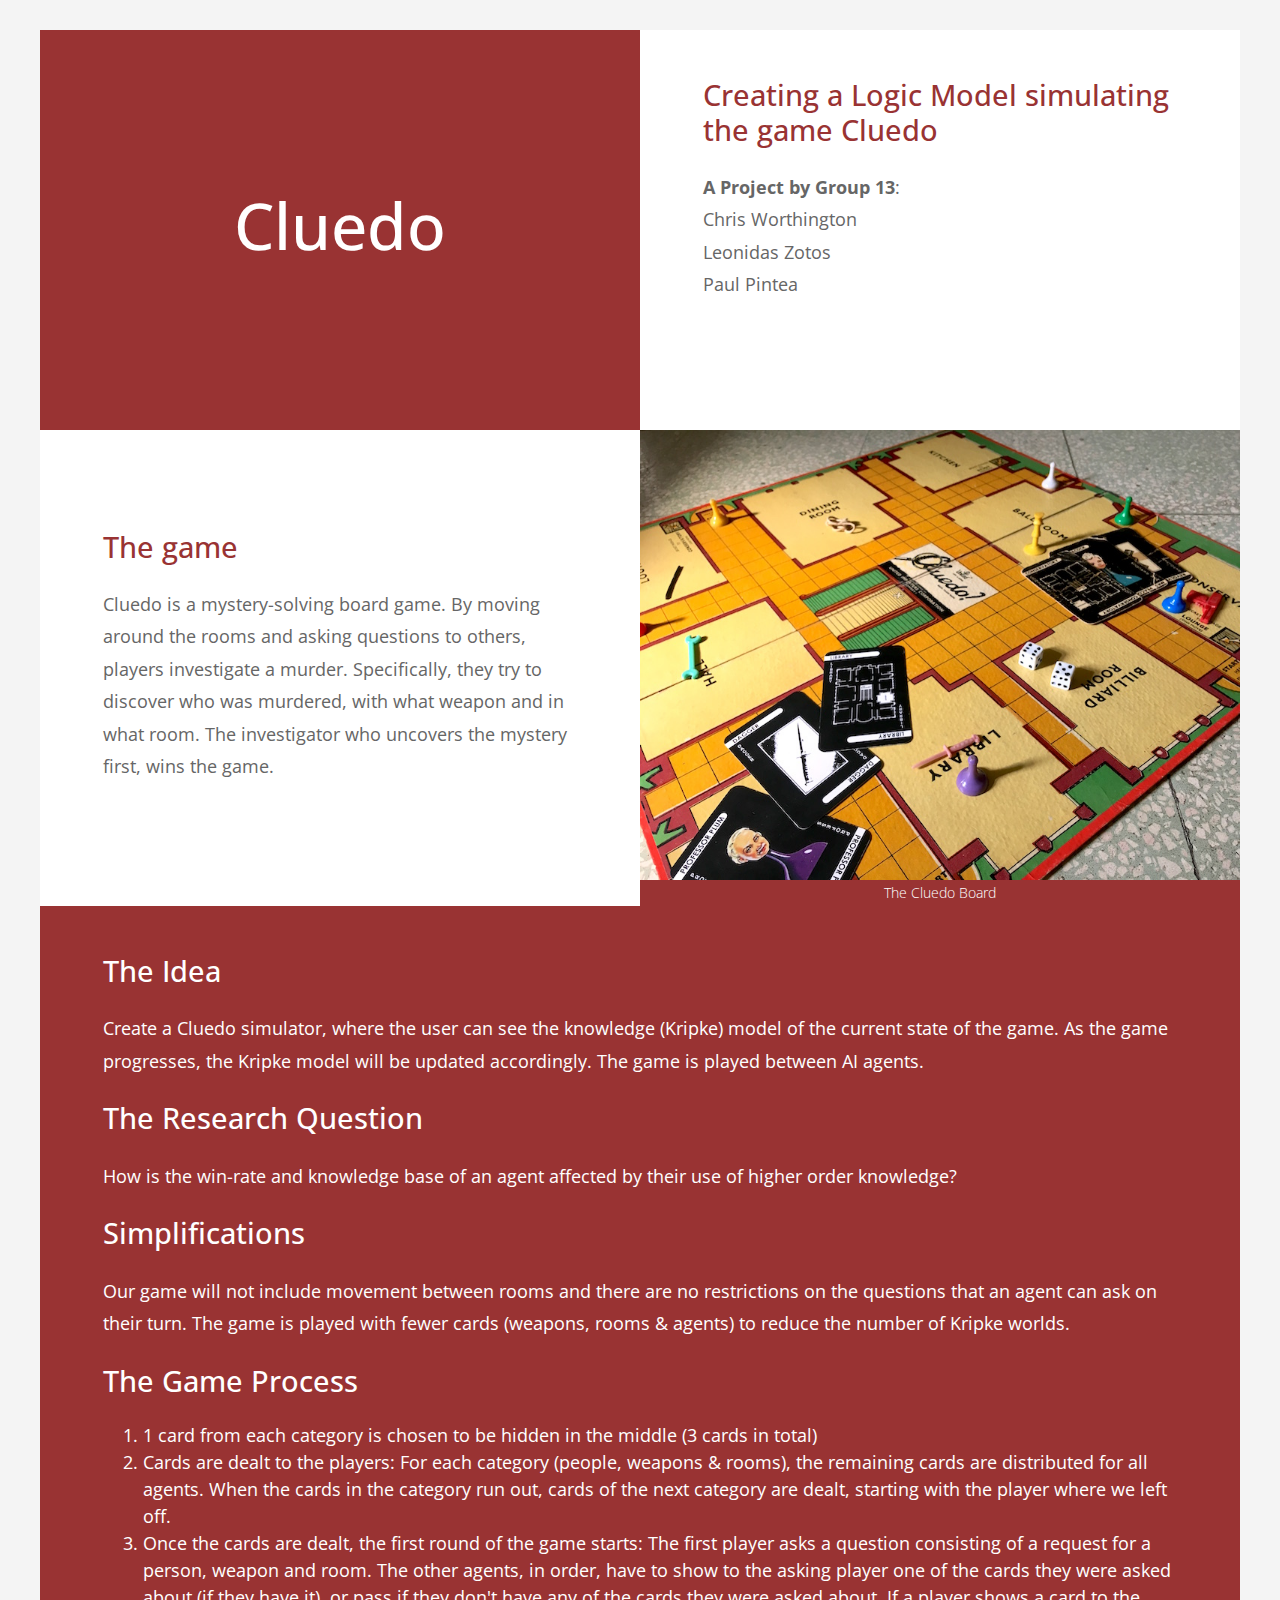
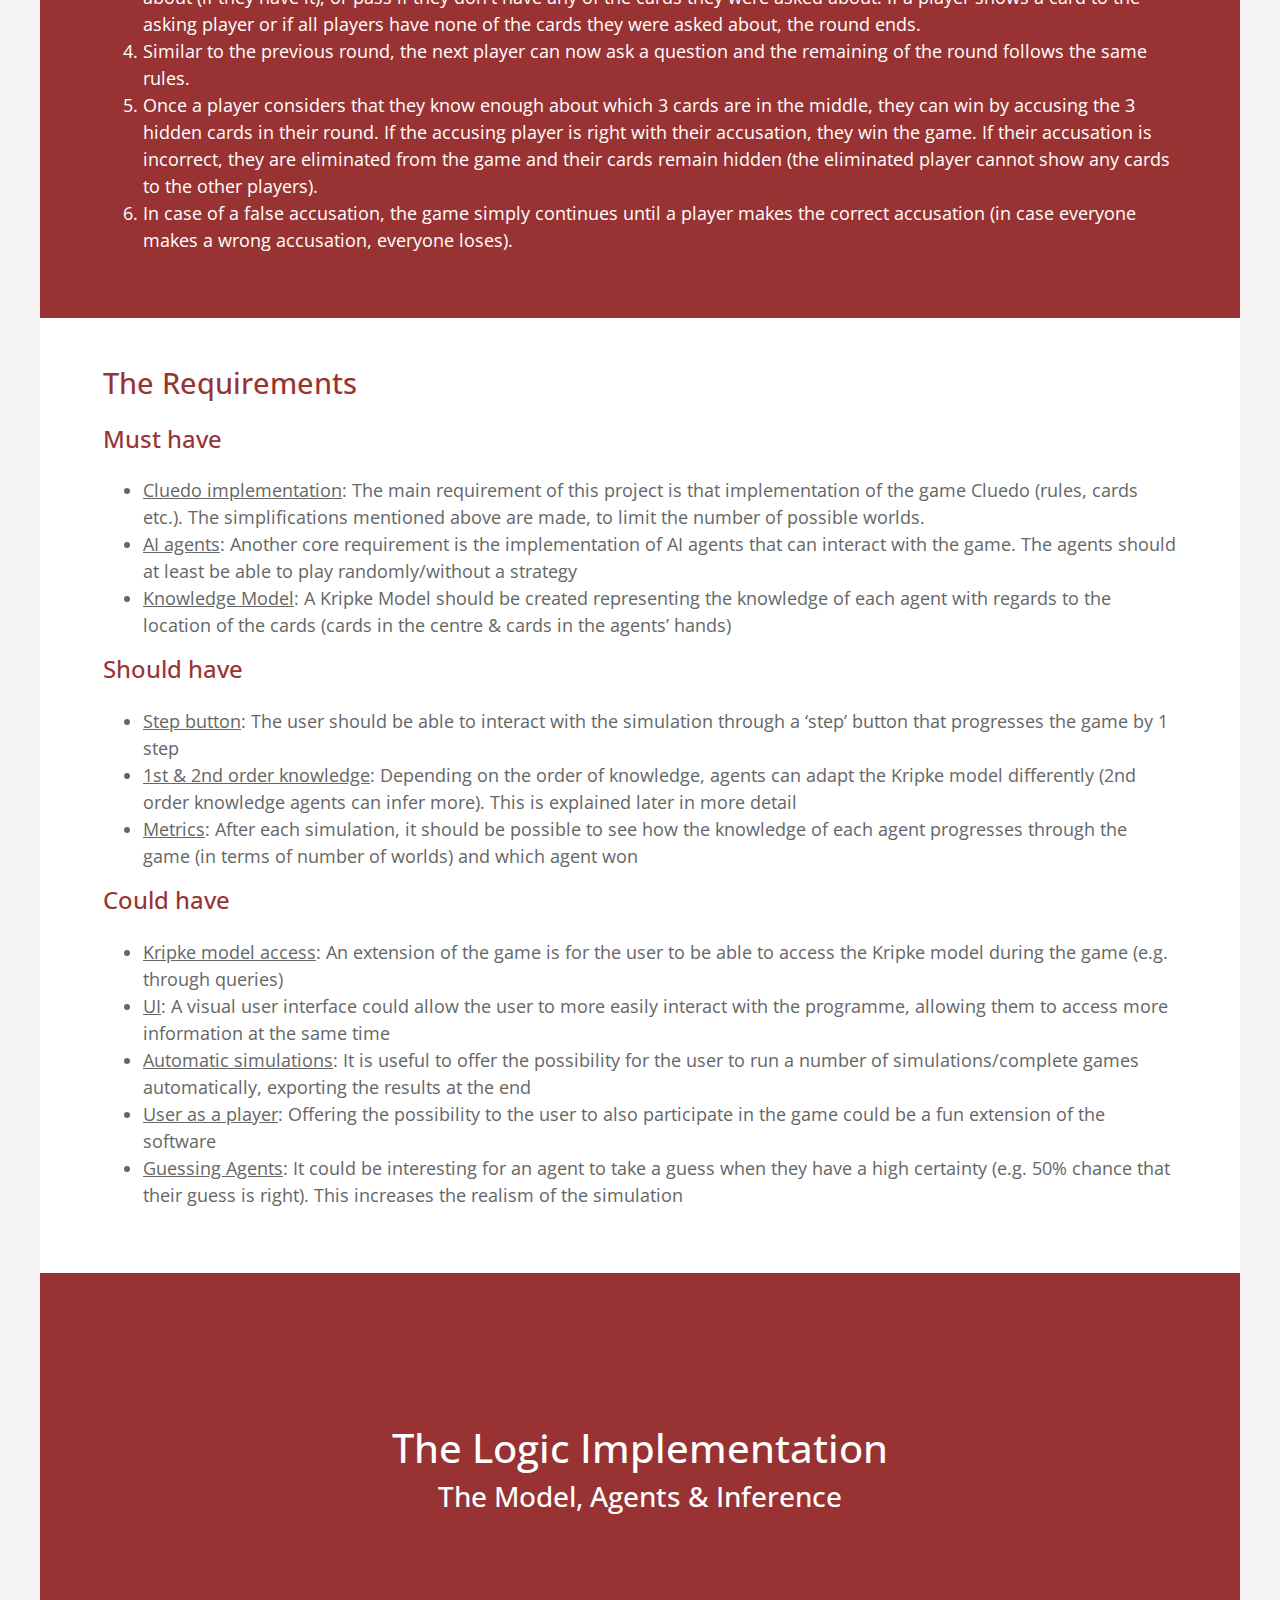
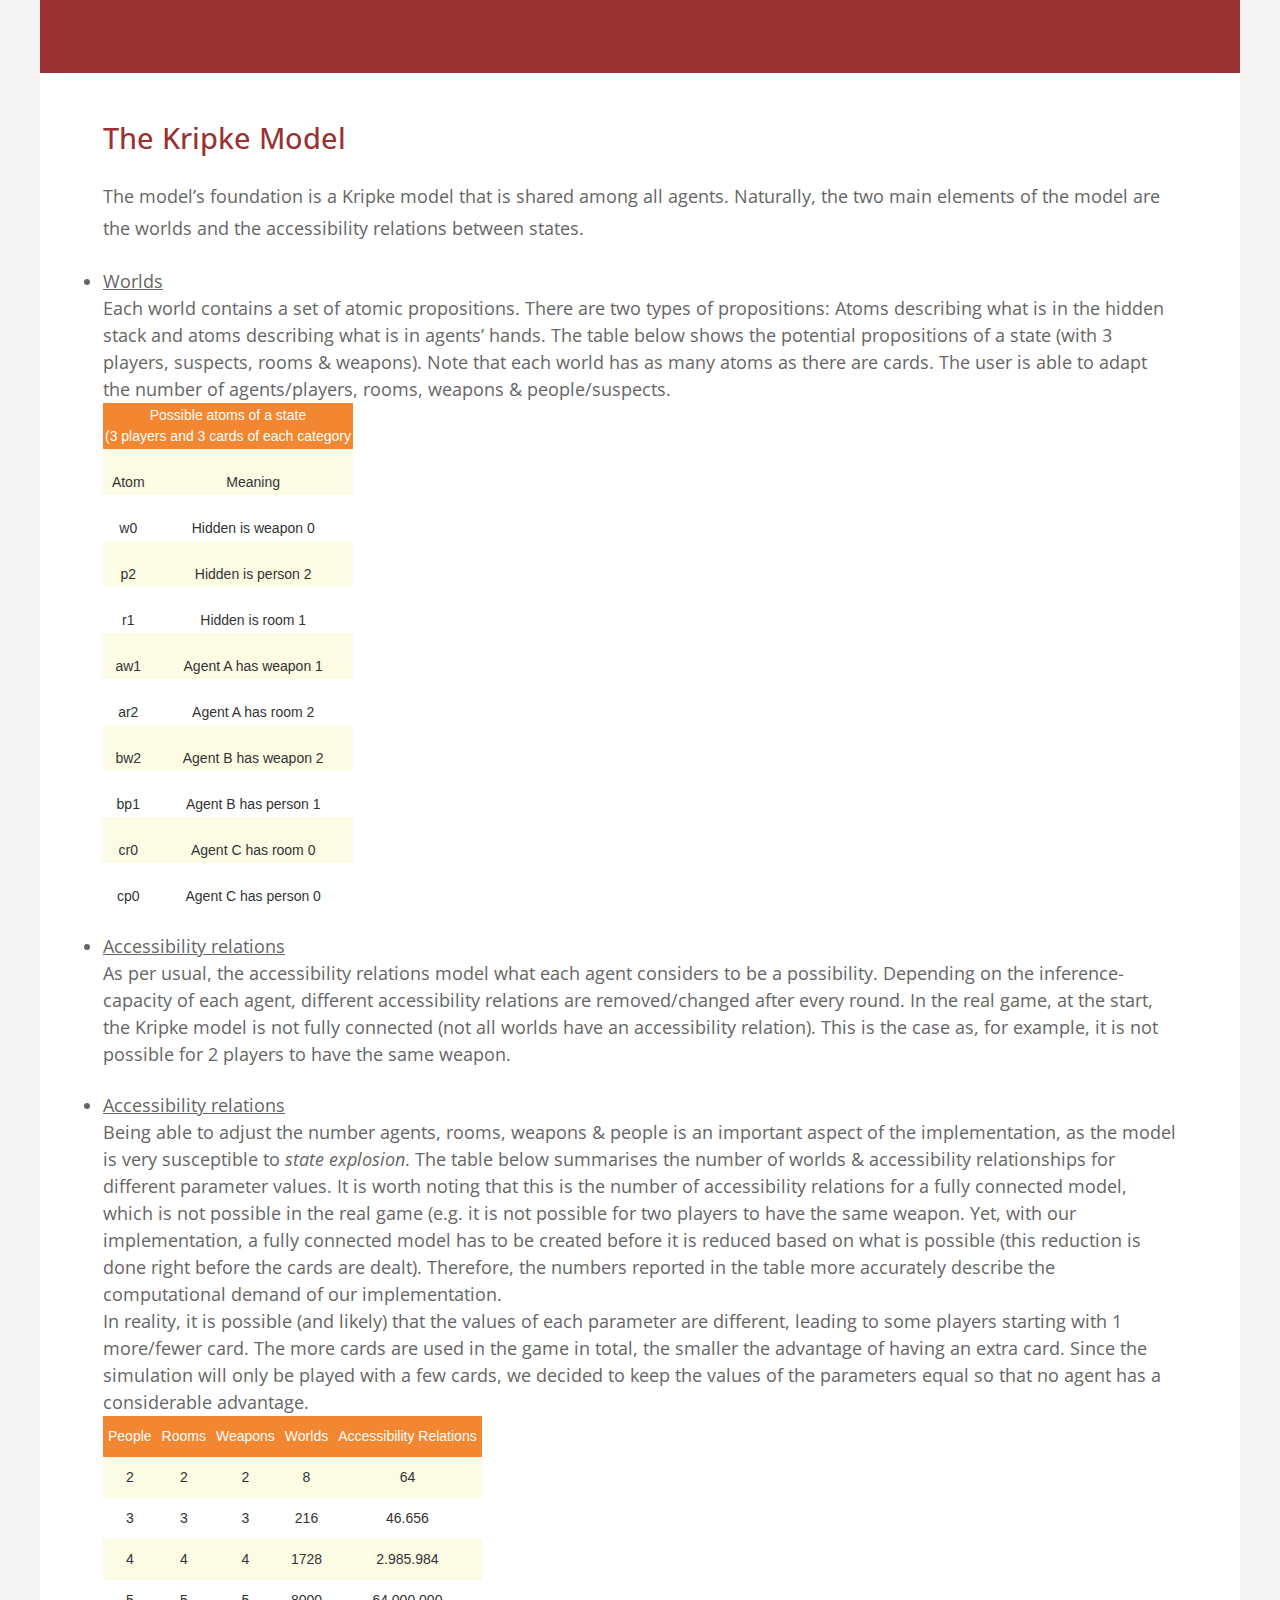
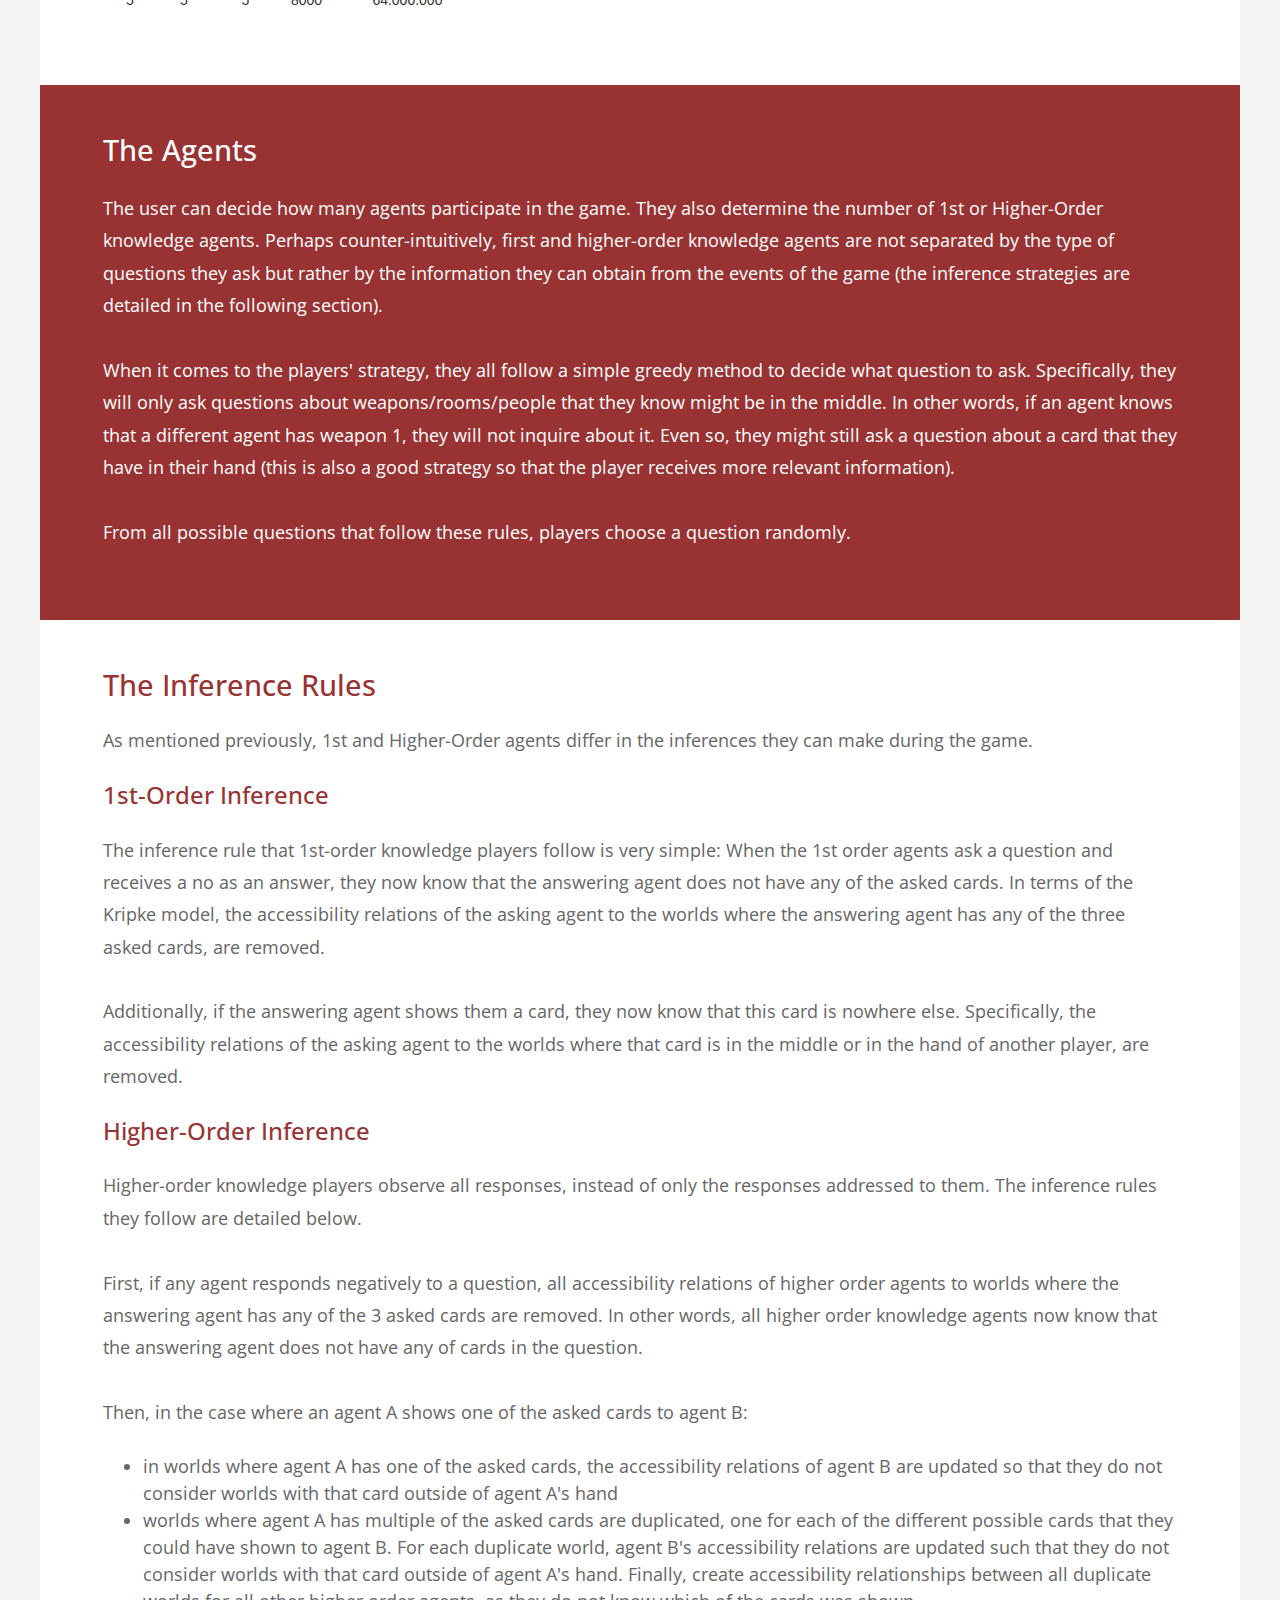
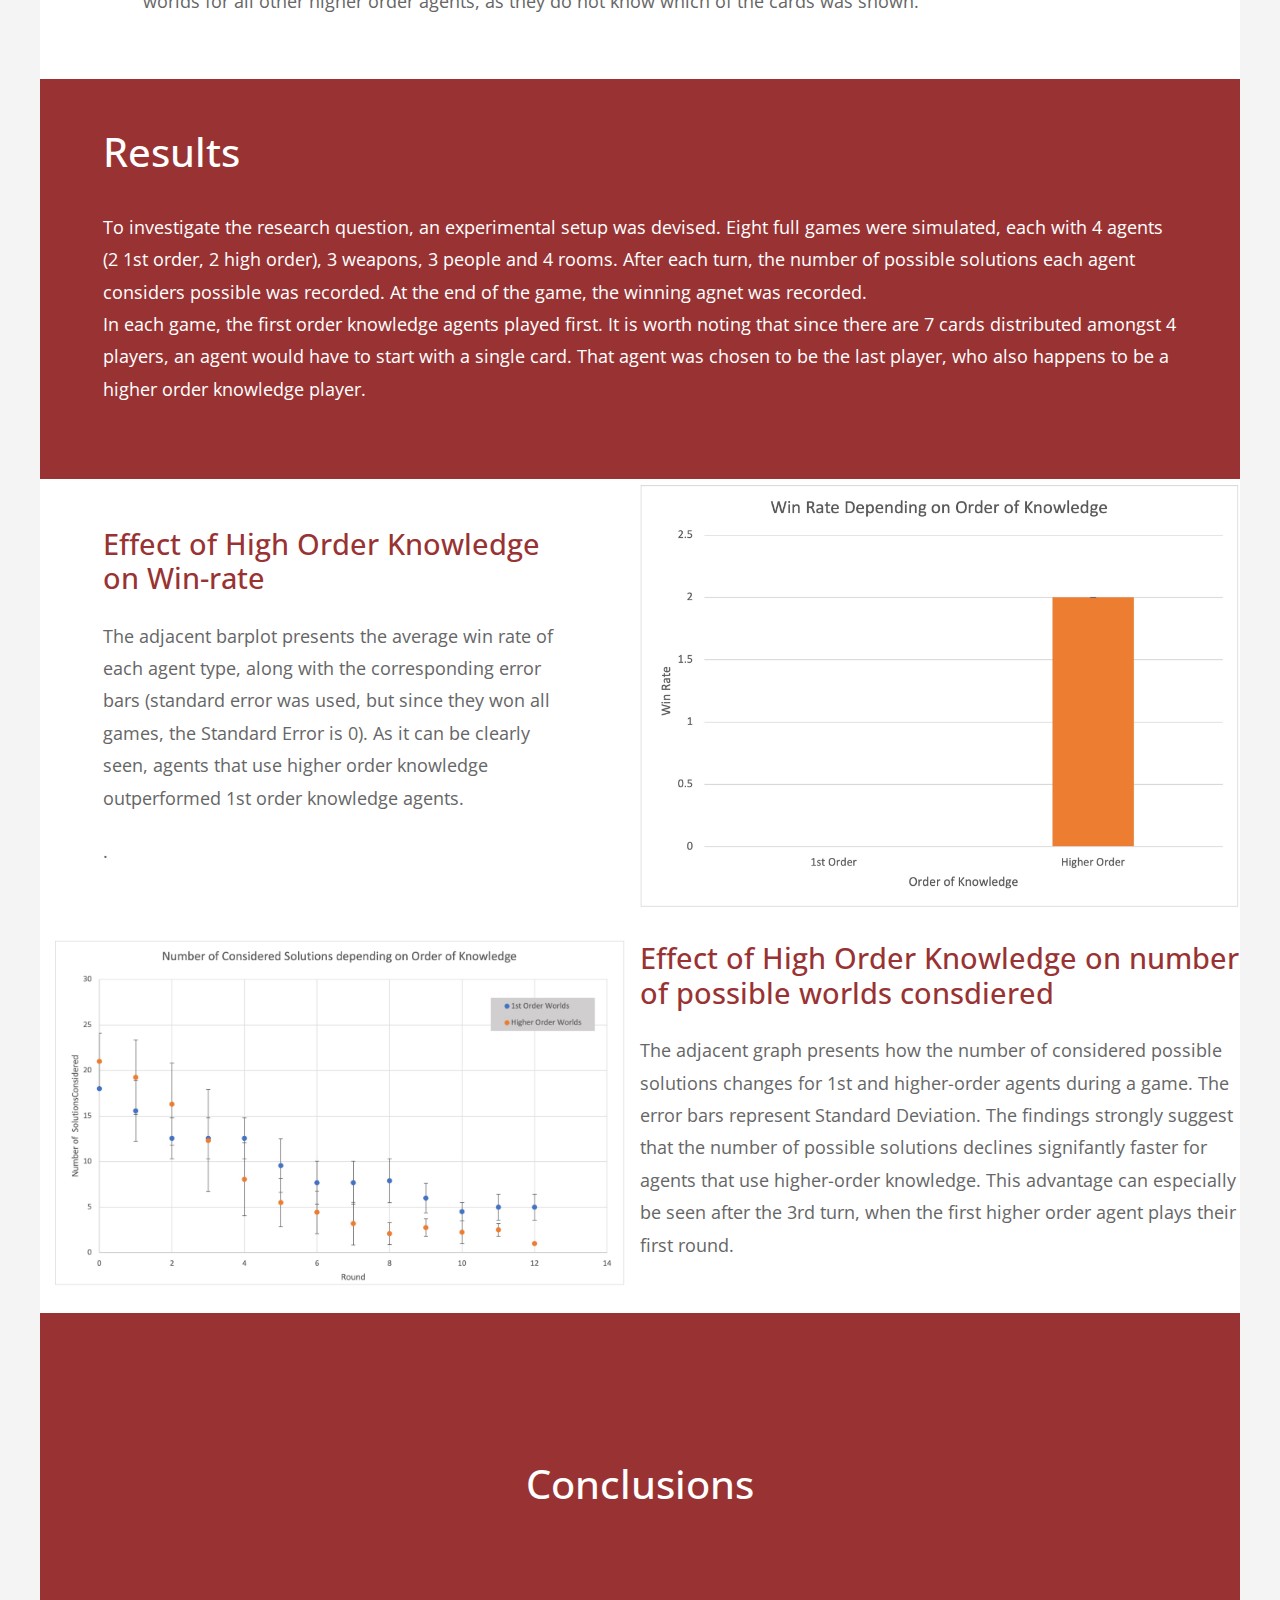
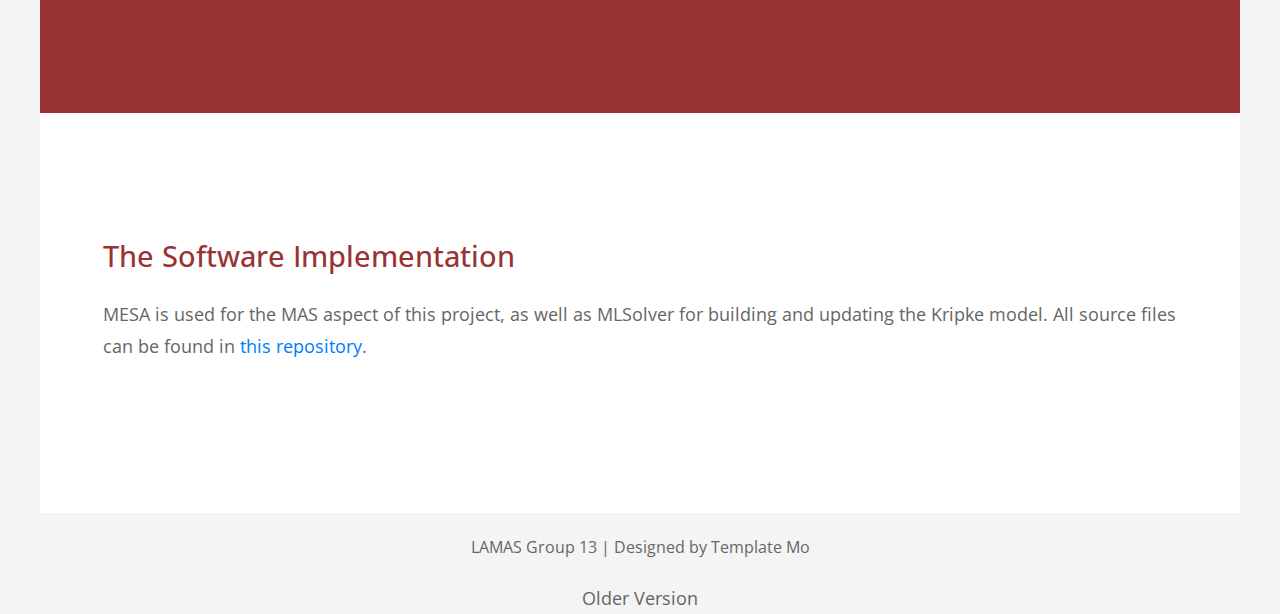
==== commit f6493918: "added results" ====
--- a/index.html
+++ b/index.html
@@ -516,7 +516,7 @@
       <div class="col-sm-12 col-md-12 col-lg-6 col-xl-12 tm-bg-color-primary">
         <div class="tm-flex-center p-5 tm-bg-color-primary">
           <div class="tm-md-flex-center tm-text-color-white">
-            <h1>Results, Conclusion & Discussion</h1>
+            <h1>Results</h1>
             <br>
             <p class="mb-4">To investigate the research question, an experimental setup was devised. Eight full games
               were simulated, each with 4 agents (2 1st order, 2 high order), 3 weapons, 3 people and 4 rooms. After
@@ -532,7 +532,7 @@
       </div>
     </section>
 
-
+    
     <section class="row tm-section tm-col-md-reverse">
       <div class="col-sm-12 col-md-12 col-lg-6 col-xl-6">
         <div class="tm-flex-center p-5">
@@ -546,7 +546,7 @@
         </div>
       </div>
       <div class="col-sm-12 col-md-12 col-lg-6 col-xl-6 p-0">
-        <div class="tm-flex-center p-0 tm-bg-color-primary">
+        <div class="tm-flex-center p-0 tm-bg-color-white">
           <div class="tm-max-w-300 tm-flex-center tm-flex-col">
             <img src="img/winRate.jpg" alt="Image" class="img-fluid">
           </div>
@@ -556,7 +556,7 @@
 
     <section class="row tm-section tm-col-md-reverse">
       <div class="col-sm-12 col-md-12 col-lg-6 col-xl-6">
-        <div class="tm-flex-center p-0 tm-bg-color-primary">
+        <div class="tm-flex-center p-0 tm-bg-color-white">
           <div class="tm-md-flex-center">
             <img src="img/possibleSolutions.jpg" alt="Image" class="img-fluid">
           </div>
@@ -577,7 +577,21 @@
       </div>
     </section>
 
-    <!-- 7th section -->
+
+    <section class="row tm-section tm-col-md-reverse">
+      <div class="col-sm-12 col-md-12 col-lg-6 col-xl-12 tm-bg-color-primary">
+        <div class="tm-flex-center p-5 tm-bg-color-primary">
+          <div class="tm-md-flex-center tm-text-color-white">
+            <h1>Conclusions</h1>
+            <br>
+            <p class="mb-4">
+            </p>
+          </div>
+        </div>
+      </div>
+    </section>
+
+
 
     <section class="row tm-section tm-col-md-reverse">
       <div class="col-sm-12 col-md-12 col-lg-6 col-xl-12 tm-bg-color-white">
@@ -592,7 +606,6 @@
         </div>
       </div>
     </section>
-
 
 
     <!-- Footer -->
@@ -626,4 +639,4 @@
 
 </body>
 
-</html>+</html>
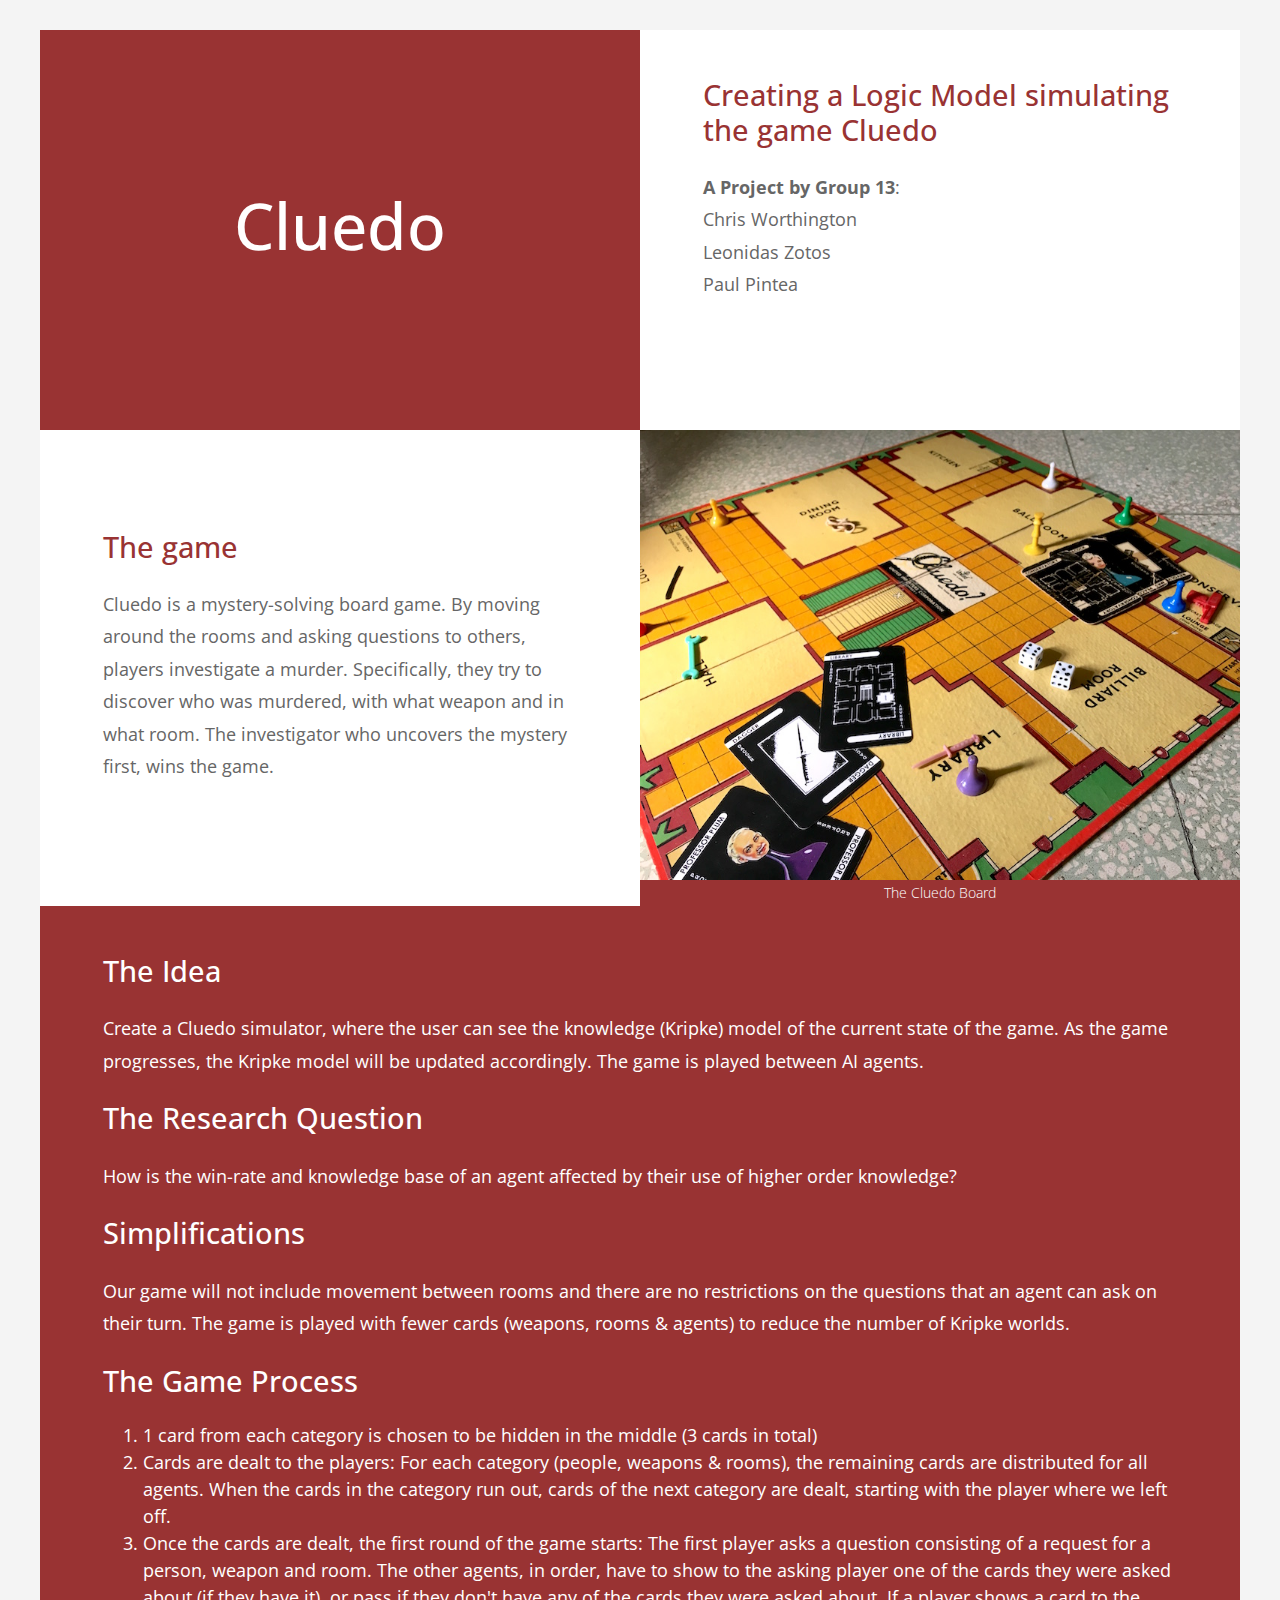
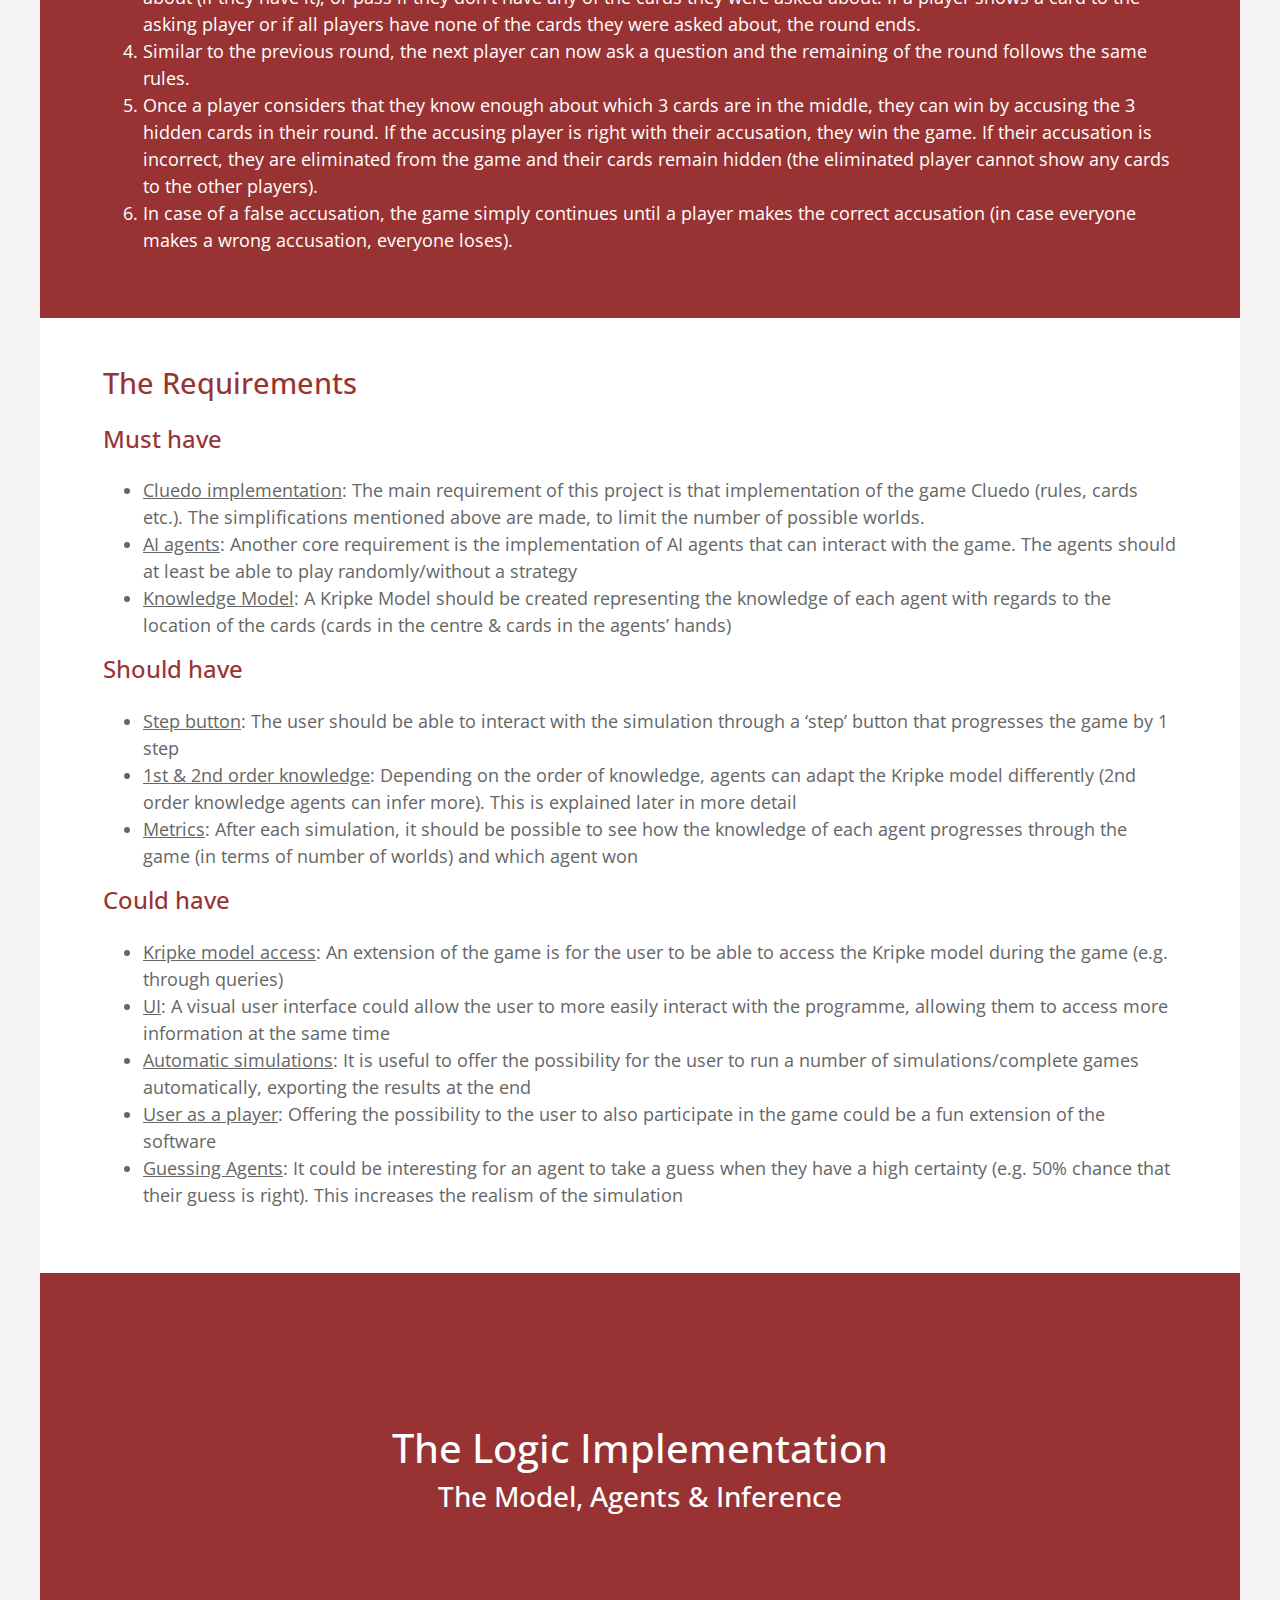
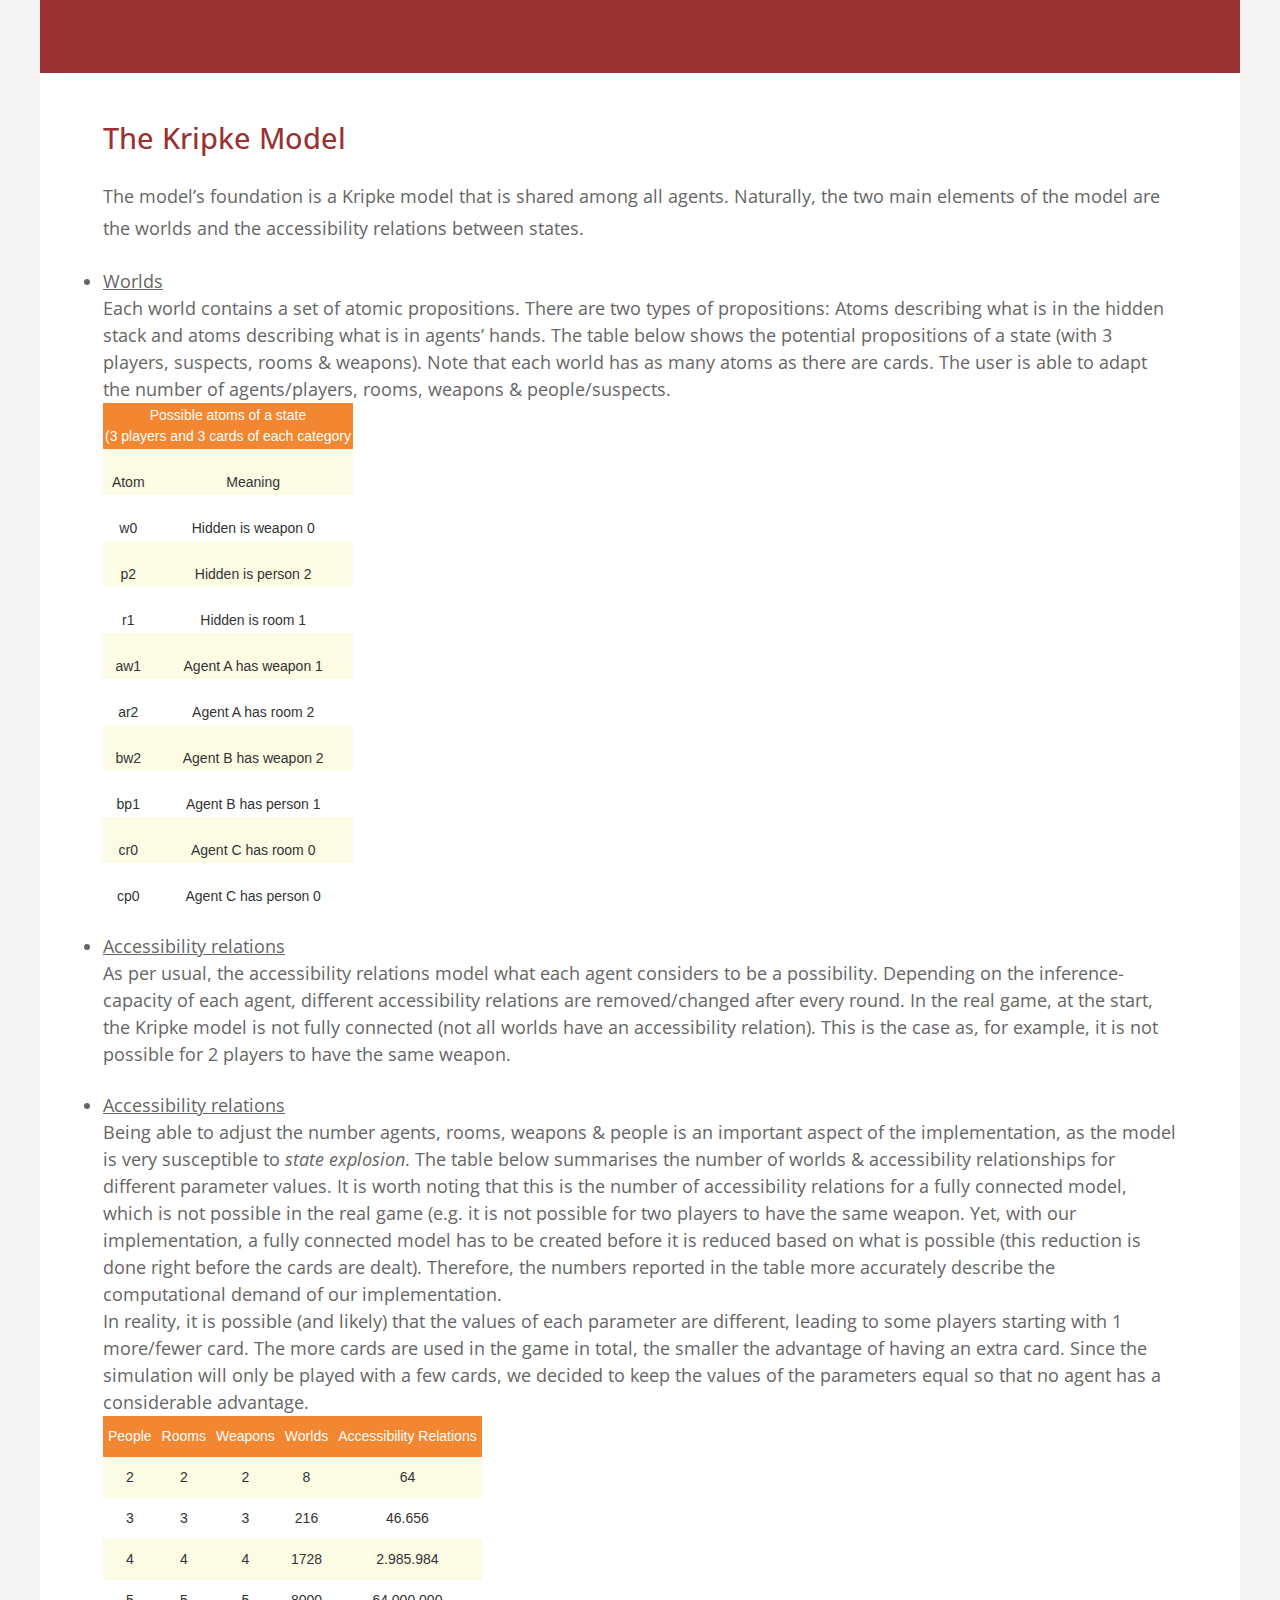
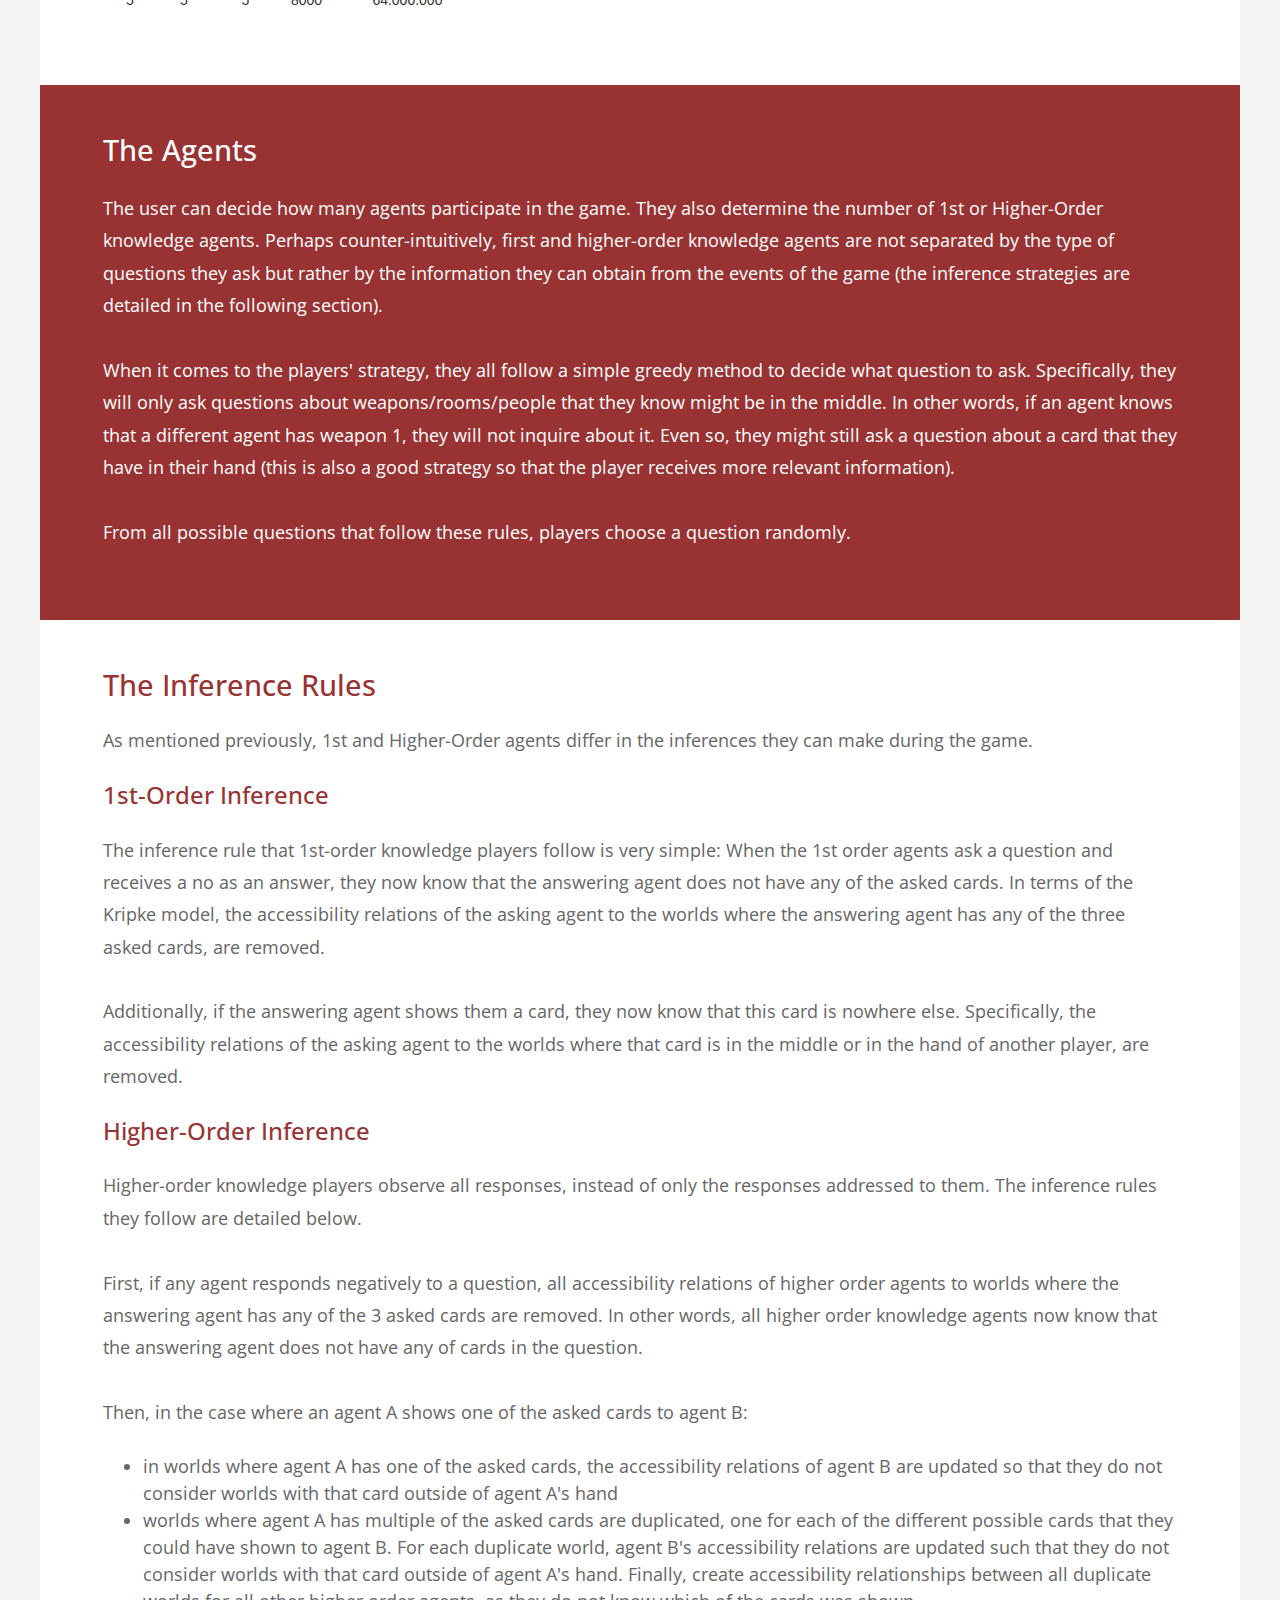
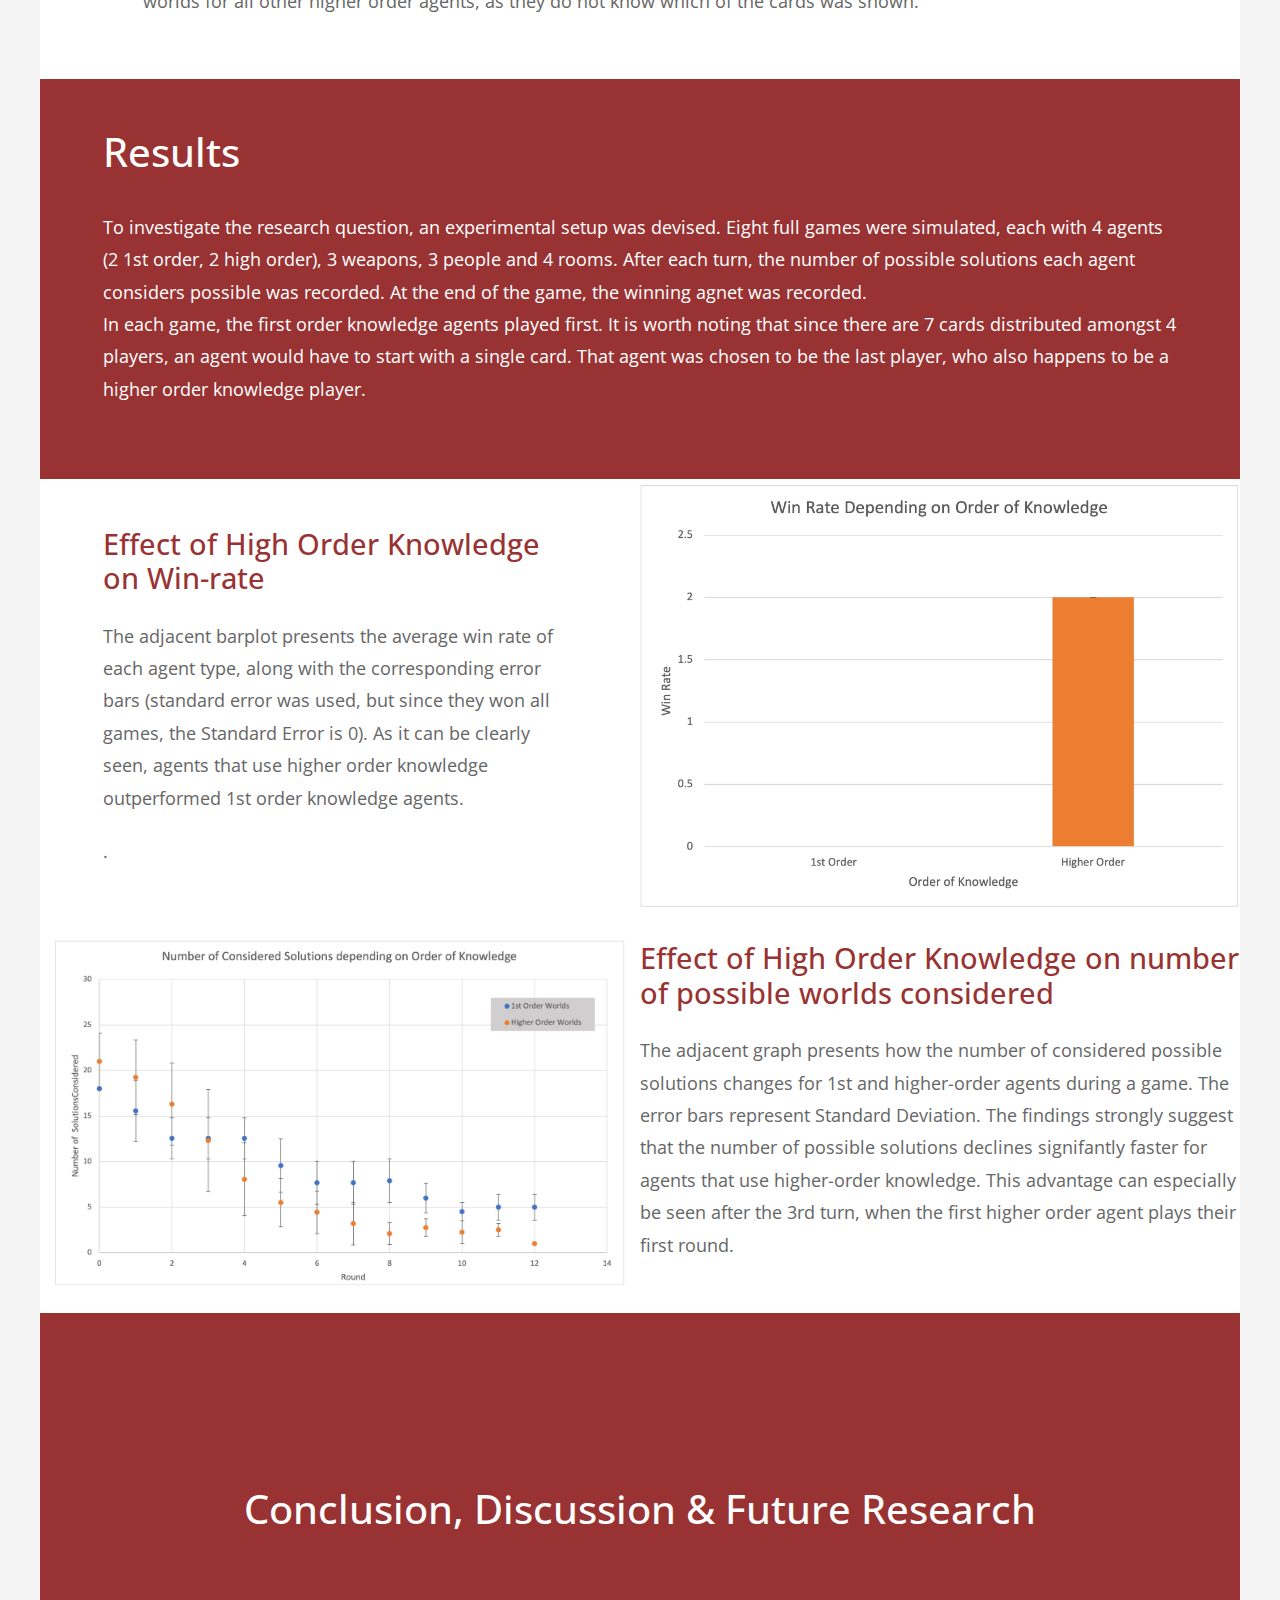
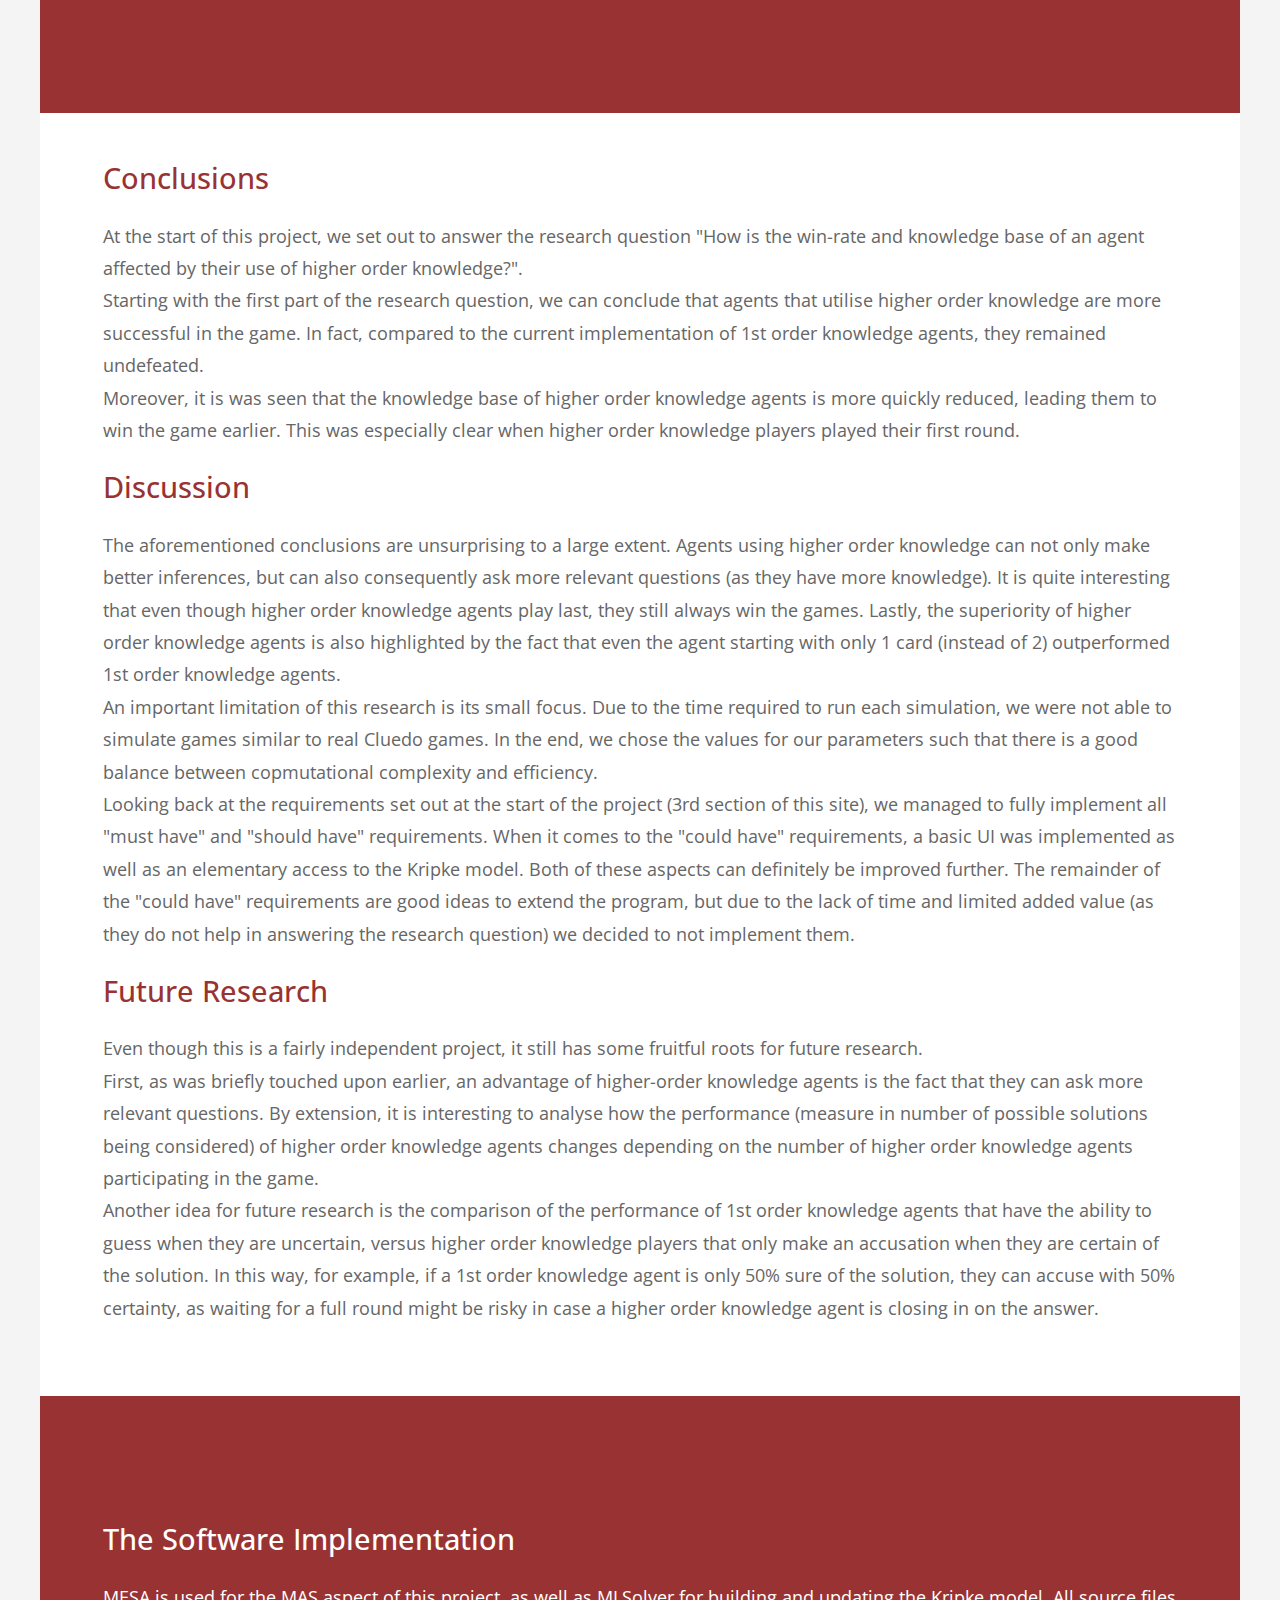
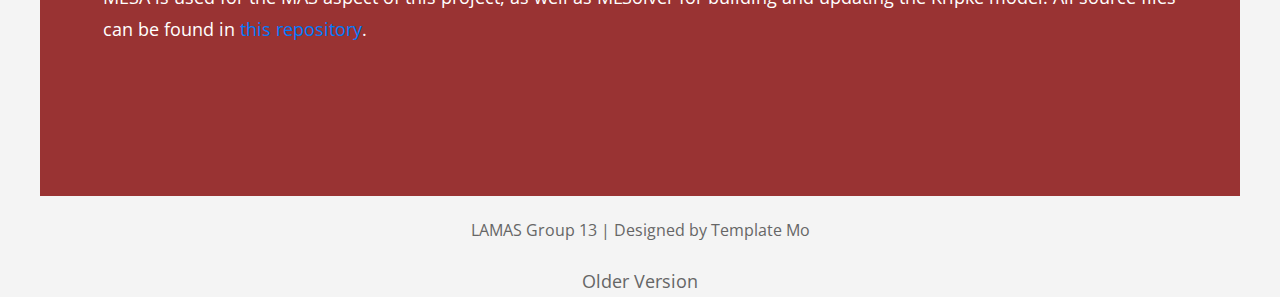
==== commit e7dcd97e: "added discussion & conclusion and future research! :O" ====
--- a/index.html
+++ b/index.html
@@ -532,7 +532,7 @@
       </div>
     </section>
 
-    
+
     <section class="row tm-section tm-col-md-reverse">
       <div class="col-sm-12 col-md-12 col-lg-6 col-xl-6">
         <div class="tm-flex-center p-5">
@@ -566,7 +566,7 @@
         <div class="tm-flex-center p-0 tm-bg-color-white">
           <div class="tm-max-w-300 tm-flex-center tm-flex-col">
             <h2 class="tm-text-color-primary mb-4">Effect of High Order Knowledge on number of possible worlds
-              consdiered</h2>
+              considered</h2>
             <p class="mb-4">The adjacent graph presents how the number of considered possible solutions changes
               for 1st and higher-order agents during a game. The error bars represent Standard Deviation. The findings
               strongly suggest that the number of possible solutions declines signifantly faster for agents that use
@@ -582,23 +582,75 @@
       <div class="col-sm-12 col-md-12 col-lg-6 col-xl-12 tm-bg-color-primary">
         <div class="tm-flex-center p-5 tm-bg-color-primary">
           <div class="tm-md-flex-center tm-text-color-white">
-            <h1>Conclusions</h1>
-            <br>
-            <p class="mb-4">
-            </p>
-          </div>
-        </div>
-      </div>
-    </section>
-
-
-
+            <h1>Conclusion, Discussion & Future Research</h1>
+          </div>
+        </div>
+      </div>
+    </section>
     <section class="row tm-section tm-col-md-reverse">
       <div class="col-sm-12 col-md-12 col-lg-6 col-xl-12 tm-bg-color-white">
         <div class="tm-flex-center p-5 tm-bg-color-white">
           <div class="tm-md-flex-center">
-            <h2 class="tm-text-color-primary mb-4">The Software Implementation</h2>
-            <p class="mb-4"> MESA is used for the MAS aspect of this project, as well as MLSolver for building and
+            <h2 class="tm-text-color-primary mb-4">Conclusions</h2>
+            <p class="mb-4">
+              At the start of this project, we set out to answer the research question "How is the win-rate and
+              knowledge base of an agent affected by their use of higher order knowledge?".
+              <br>
+              Starting with the first part of the research question, we can conclude that agents that utilise higher
+              order knowledge are more successful in the game. In fact, compared to the current implementation of 1st
+              order knowledge agents, they remained undefeated.
+              <br>
+              Moreover, it is was seen that the knowledge base of higher order knowledge agents is more quickly reduced,
+              leading them to win the game earlier. This was especially clear when higher order knowledge players played
+              their first round.
+            </p>
+            <h2 class="tm-text-color-primary mb-4">Discussion</h2>
+            <p class="mb-4">
+              The aforementioned conclusions are unsurprising to a large extent. Agents using higher order knowledge can
+              not only make better inferences, but can also consequently ask more relevant questions (as they have more
+              knowledge). It is quite interesting that even though higher order knowledge agents play last, they still
+              always win the games. Lastly, the superiority of higher order knowledge agents is also highlighted by the
+              fact that even the agent starting with only 1 card (instead of 2) outperformed 1st order knowledge agents.
+              <br>
+              An important limitation of this research is its small focus. Due to the time required to run each
+              simulation, we were not able to simulate games similar to real Cluedo games. In the end, we chose the
+              values for our parameters such that there is a good balance between copmutational complexity and
+              efficiency.
+              <br>
+              Looking back at the requirements set out at the start of the project (3rd section of this site), we
+              managed to fully implement all "must have" and "should have" requirements. When it comes to the "could
+              have" requirements, a basic UI was implemented as well as an elementary access to the Kripke model. Both
+              of these aspects can definitely be improved further. The remainder of the "could have" requirements are
+              good ideas to extend the program, but due to the lack of time and limited added value (as they do not help
+              in answering the research question) we decided to not implement them.
+            </p>
+            <h2 class="tm-text-color-primary mb-4">Future Research</h2>
+            <p class="mb-4">
+              Even though this is a fairly independent project, it still has some fruitful roots for future research.
+              <br>
+              First, as was briefly touched upon earlier, an advantage of higher-order knowledge agents is the fact that
+              they can ask more relevant questions. By extension, it is interesting to analyse how the performance
+              (measure in number of possible solutions being considered) of higher order knowledge agents changes
+              depending on the number of higher order knowledge agents participating in the game.
+              <br>
+              Another idea for future research is the comparison of the performance of 1st order knowledge agents that
+              have the ability to guess when they are uncertain, versus higher order knowledge players that only make an
+              accusation when they are certain of the solution. In this way, for example, if a 1st order knowledge agent
+              is only 50% sure of the solution, they can accuse with 50% certainty, as waiting for a full round might be
+              risky in case a higher order knowledge agent is closing in on the answer.
+            </p>
+          </div>
+        </div>
+      </div>
+    </section>
+
+    <section class="row tm-section tm-col-md-reverse">
+      <div class="col-sm-12 col-md-12 col-lg-6 col-xl-12 tm-bg-color-primary">
+        <div class="tm-flex-center p-5 tm-bg-color-primary">
+          <div class="tm-md-flex-center">
+            <h2 class="tm-text-color-white mb-4">The Software Implementation</h2>
+            <p class="mb-4 tm-text-color-white"> MESA is used for the MAS aspect of this project, as well as MLSolver
+              for building and
               updating the Kripke model. All source files can be found in <a
                 href="https://github.com/LAMAS-Cluedo/LAMAS-Cluedo.github.io">this repository</a>.
             </p>
@@ -639,4 +691,4 @@
 
 </body>
 
-</html>
+</html>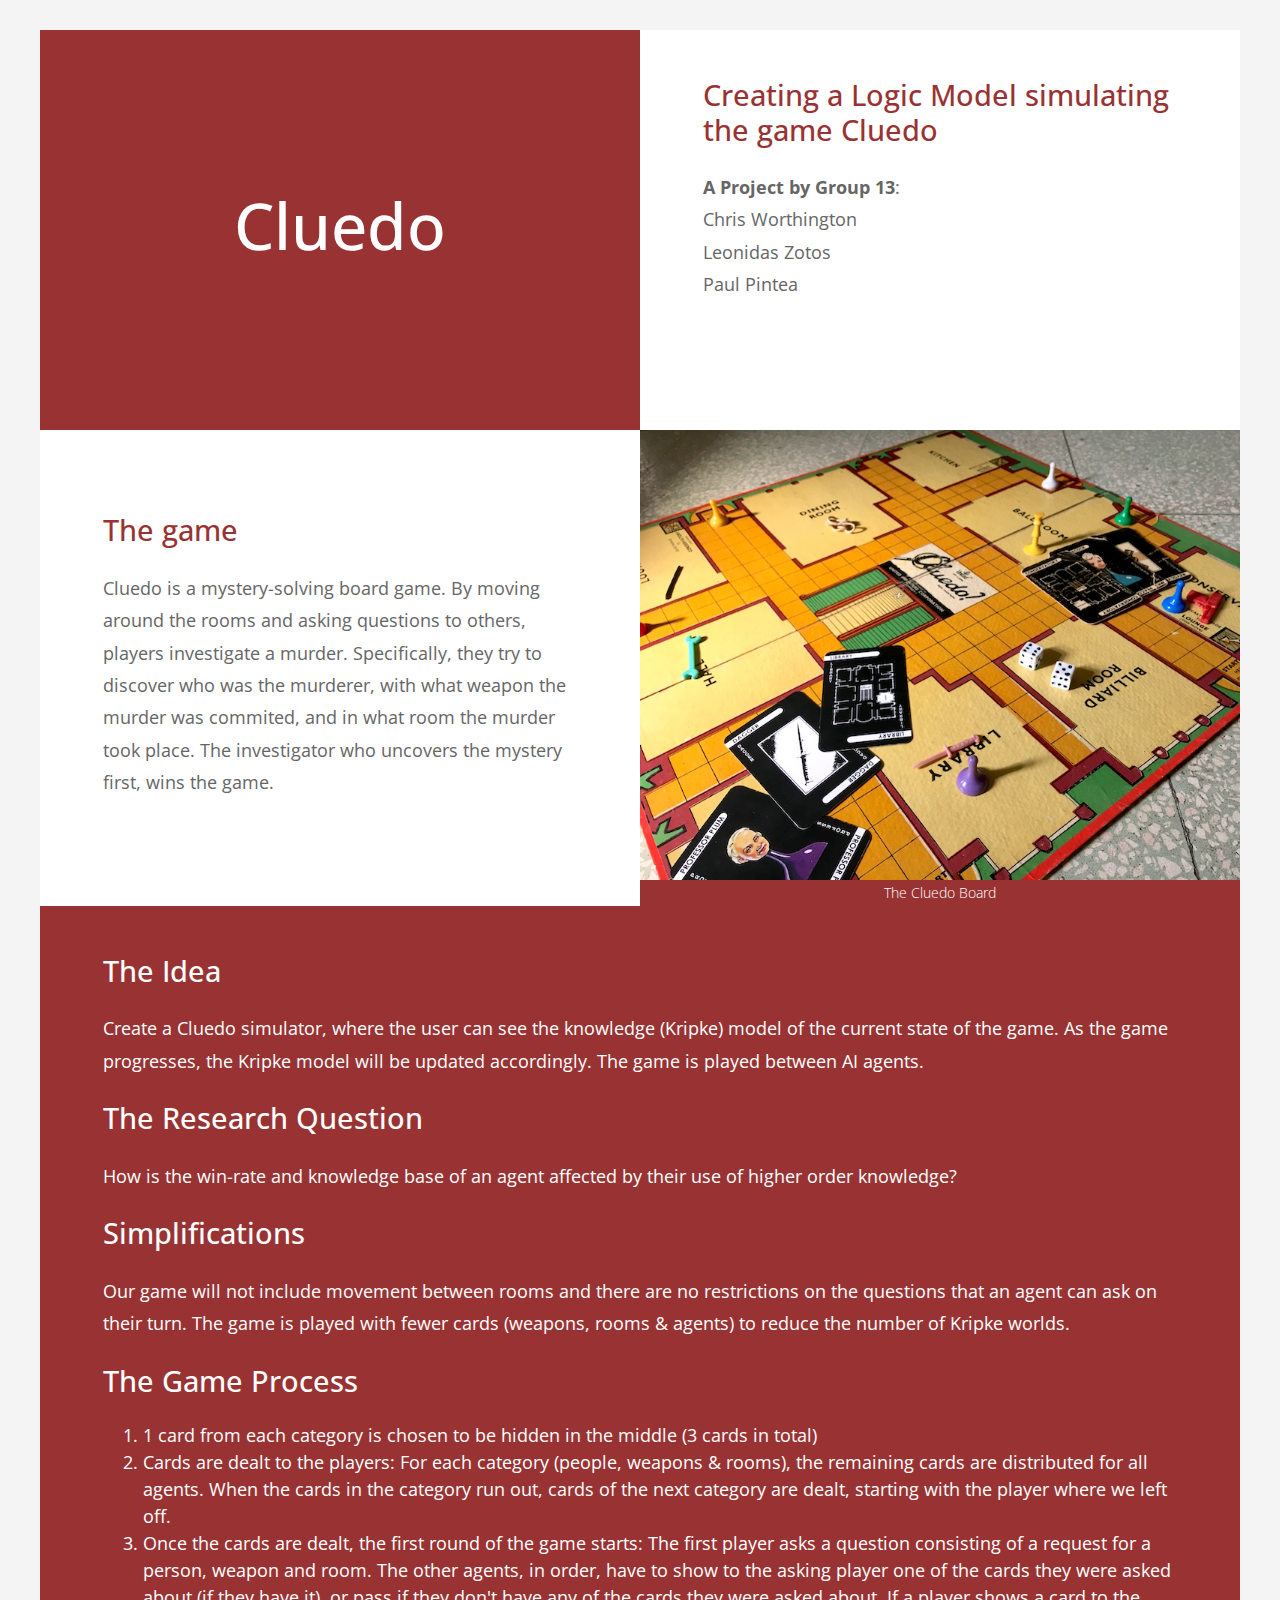
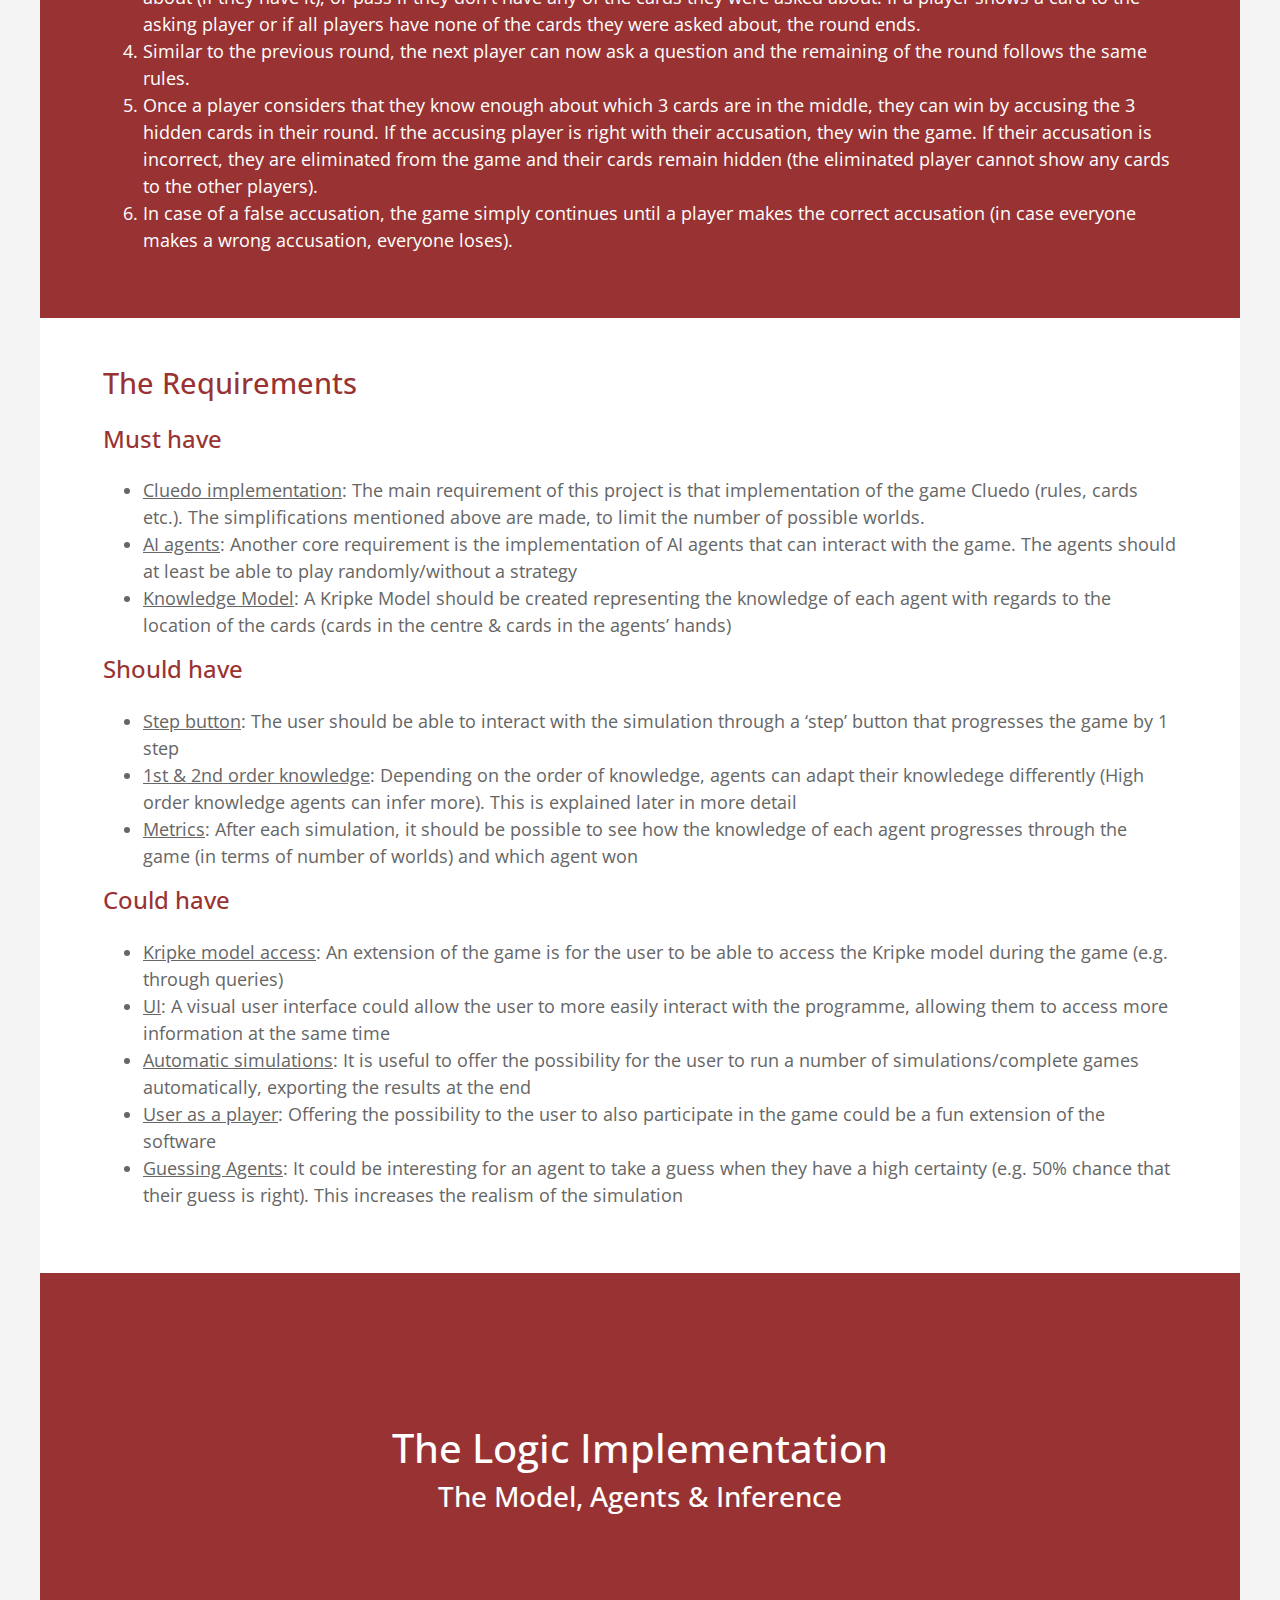
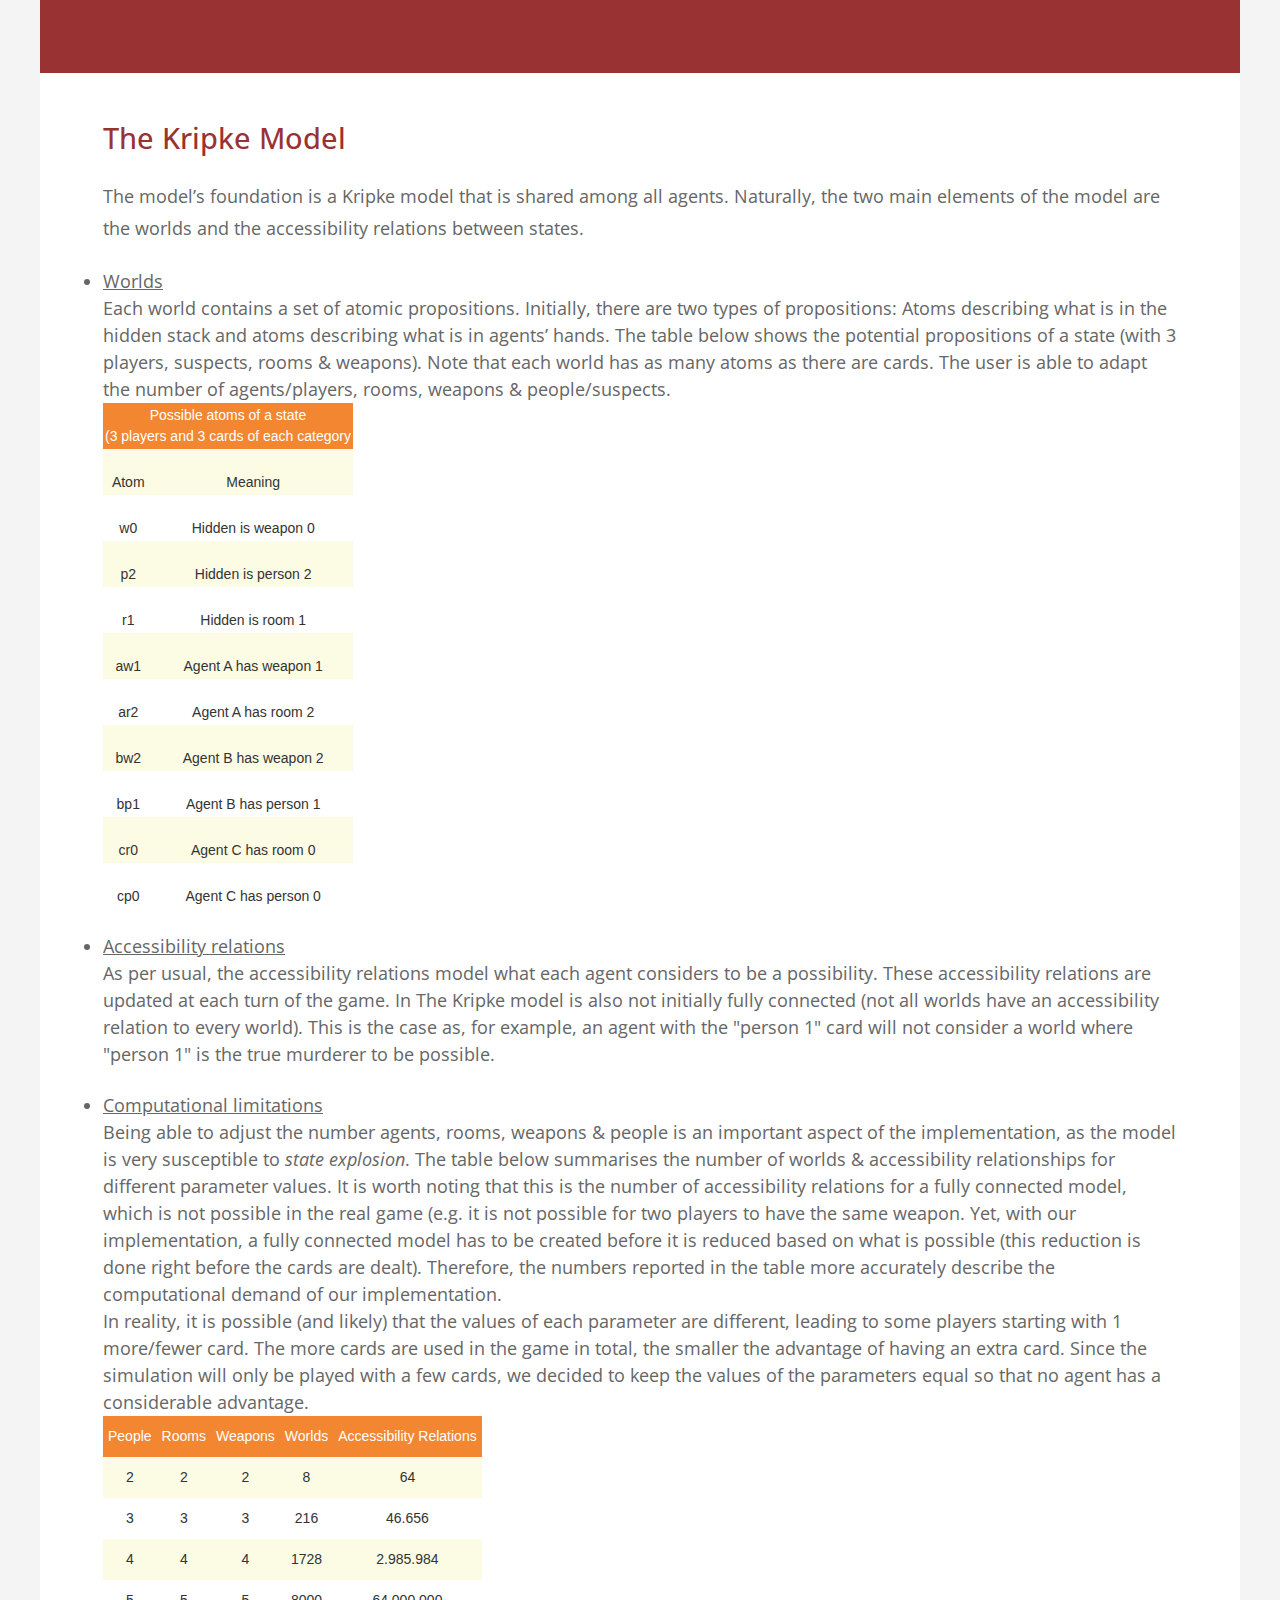
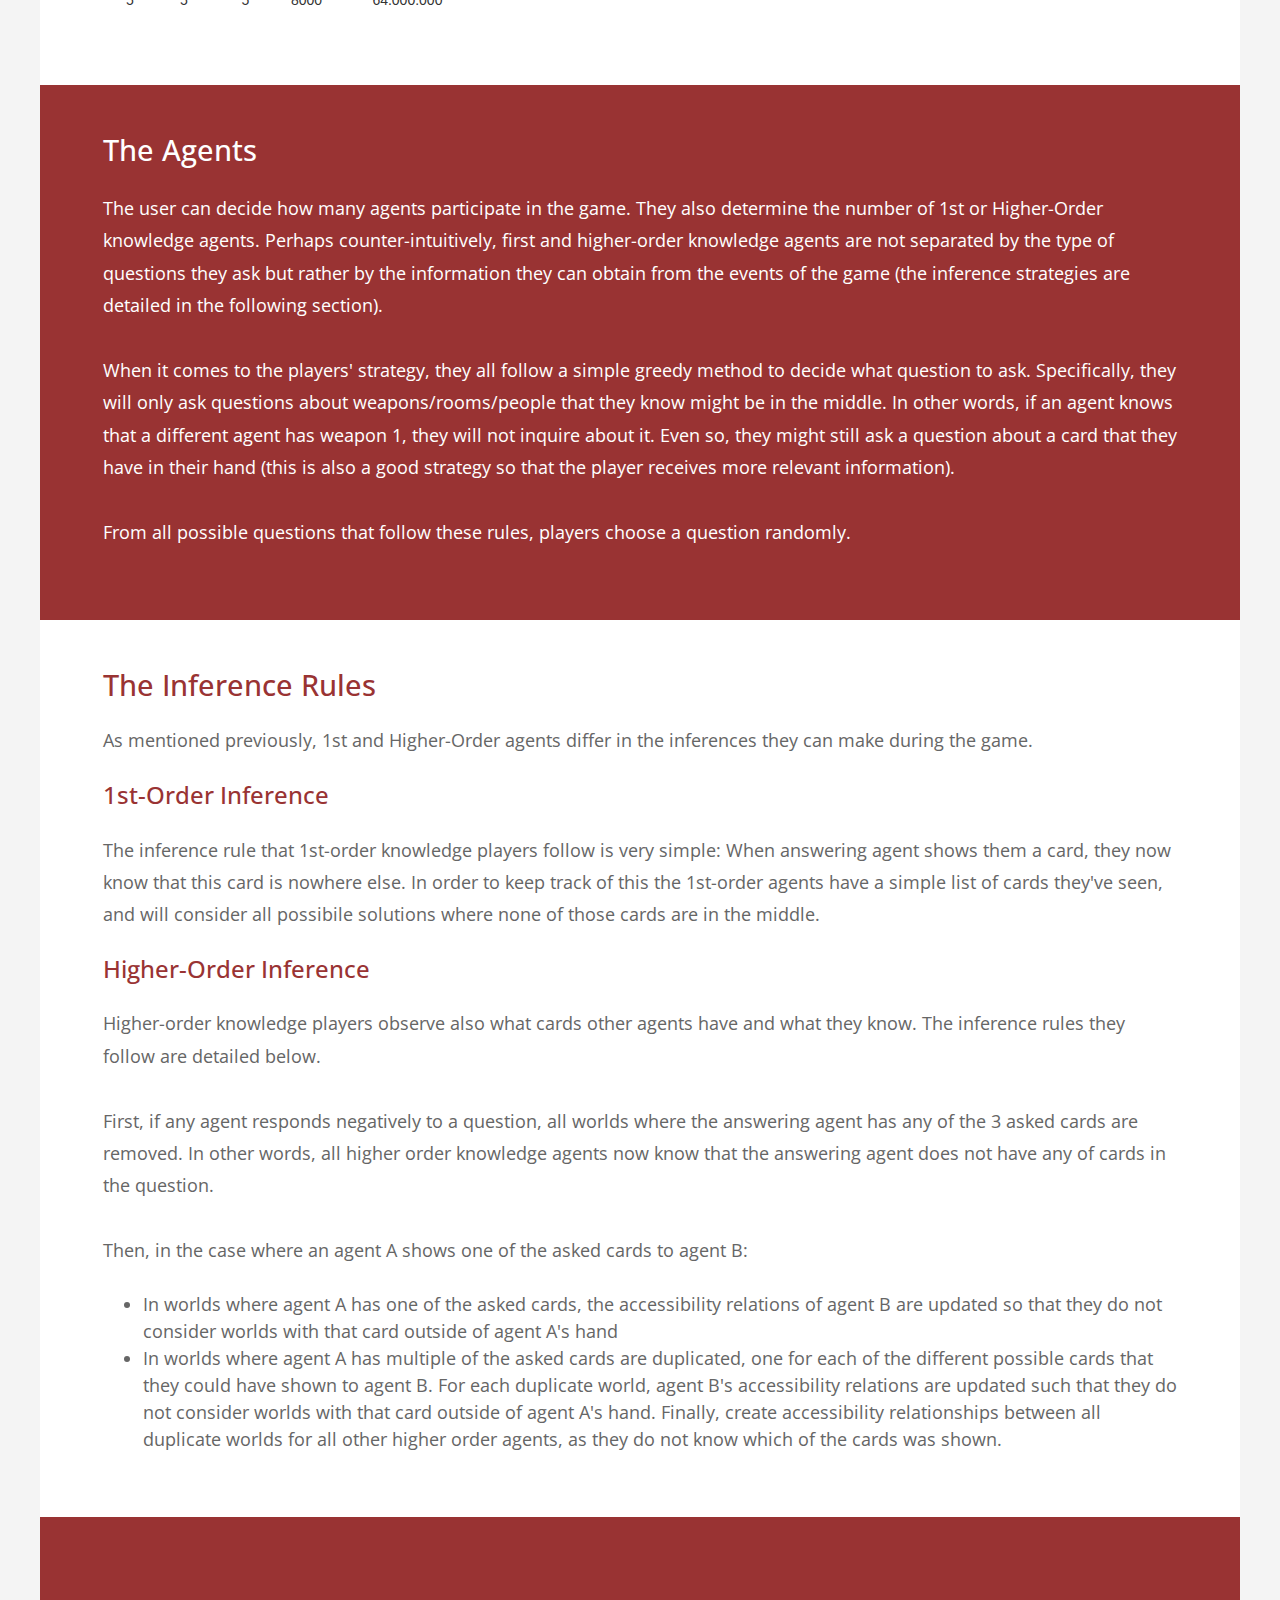
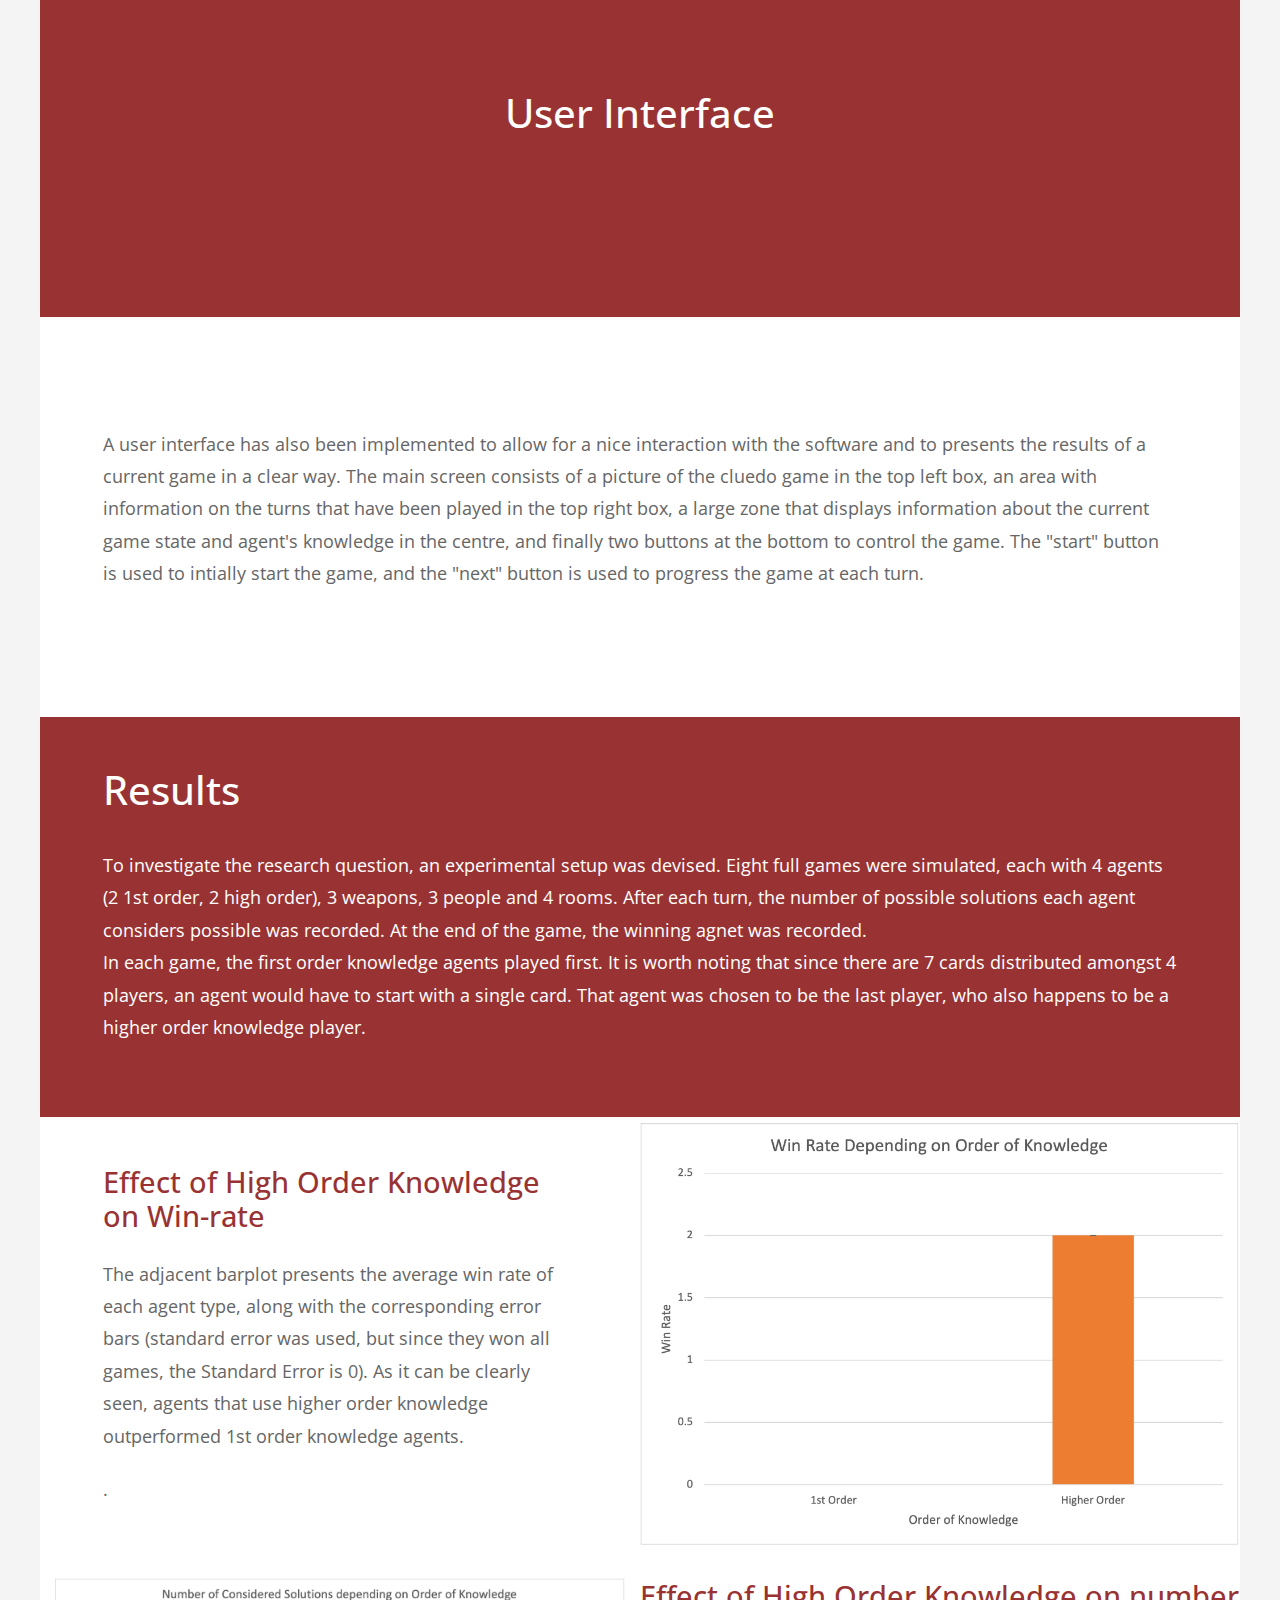
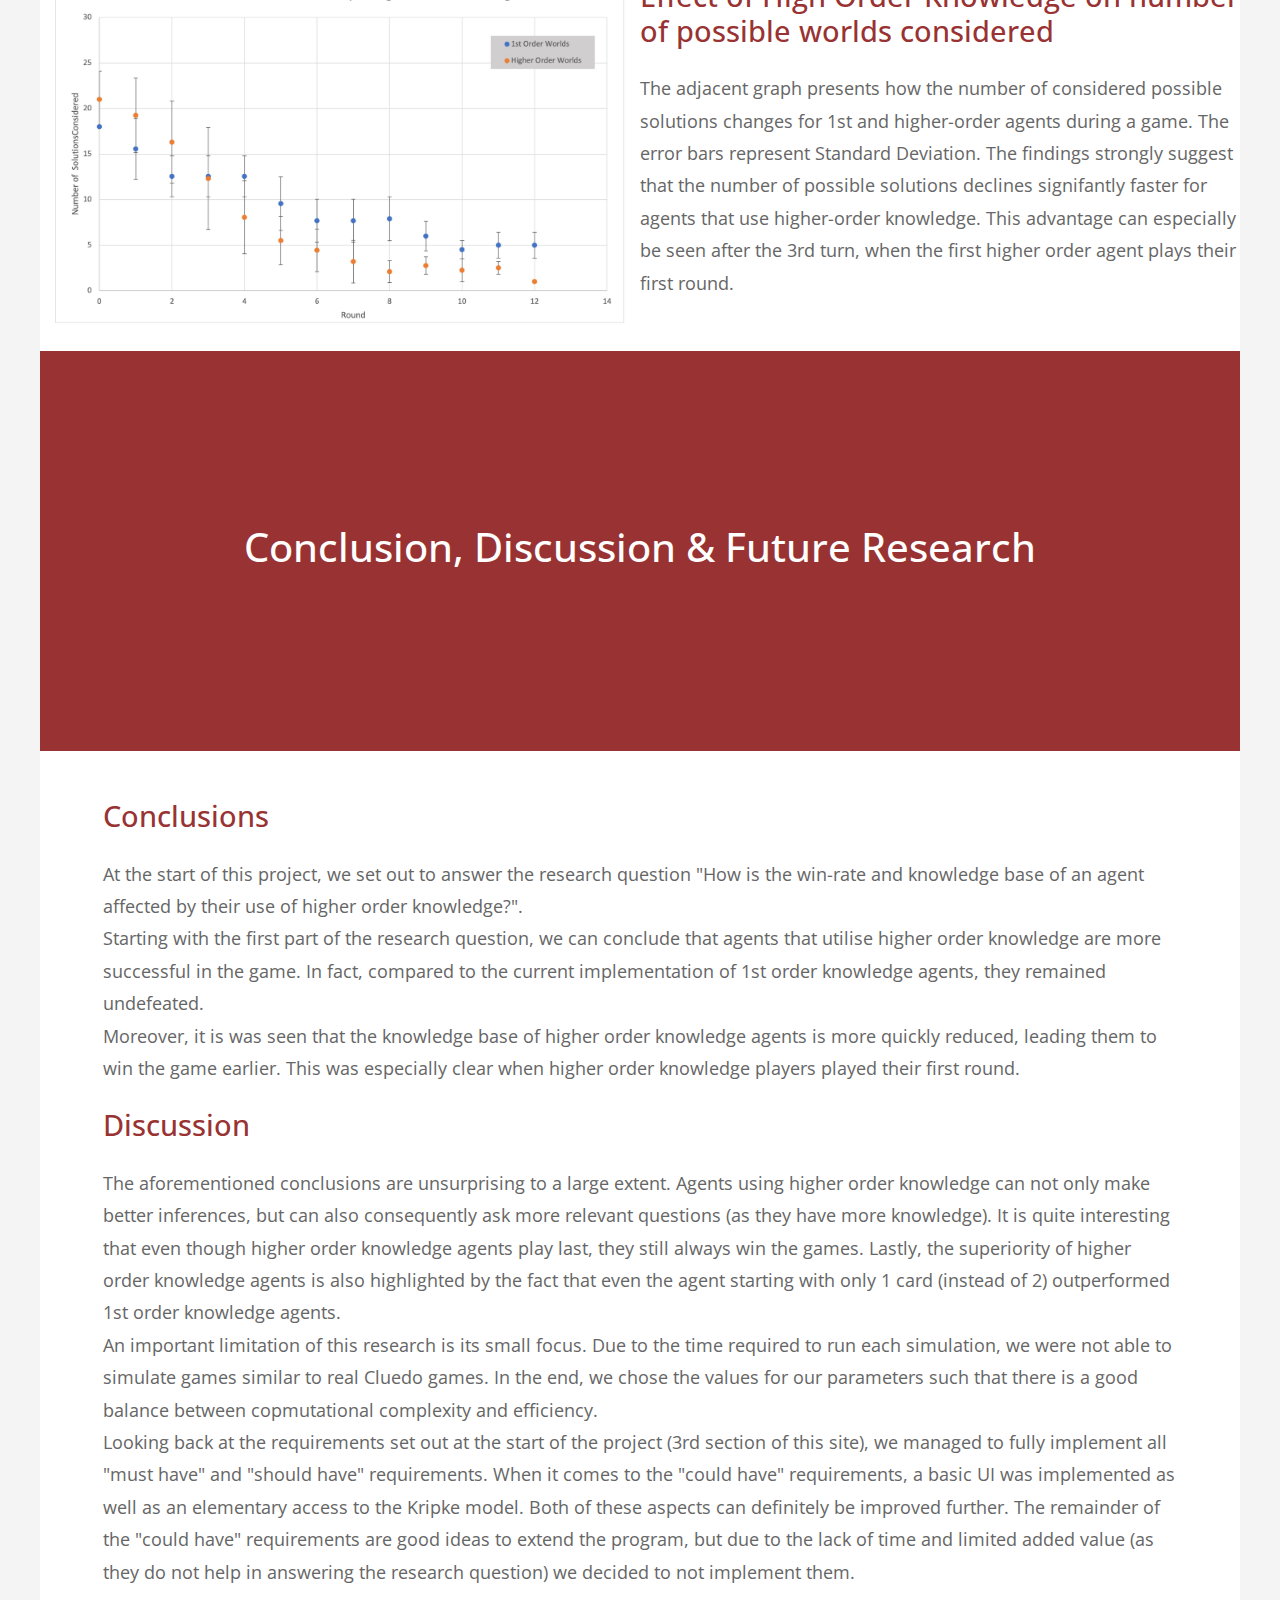
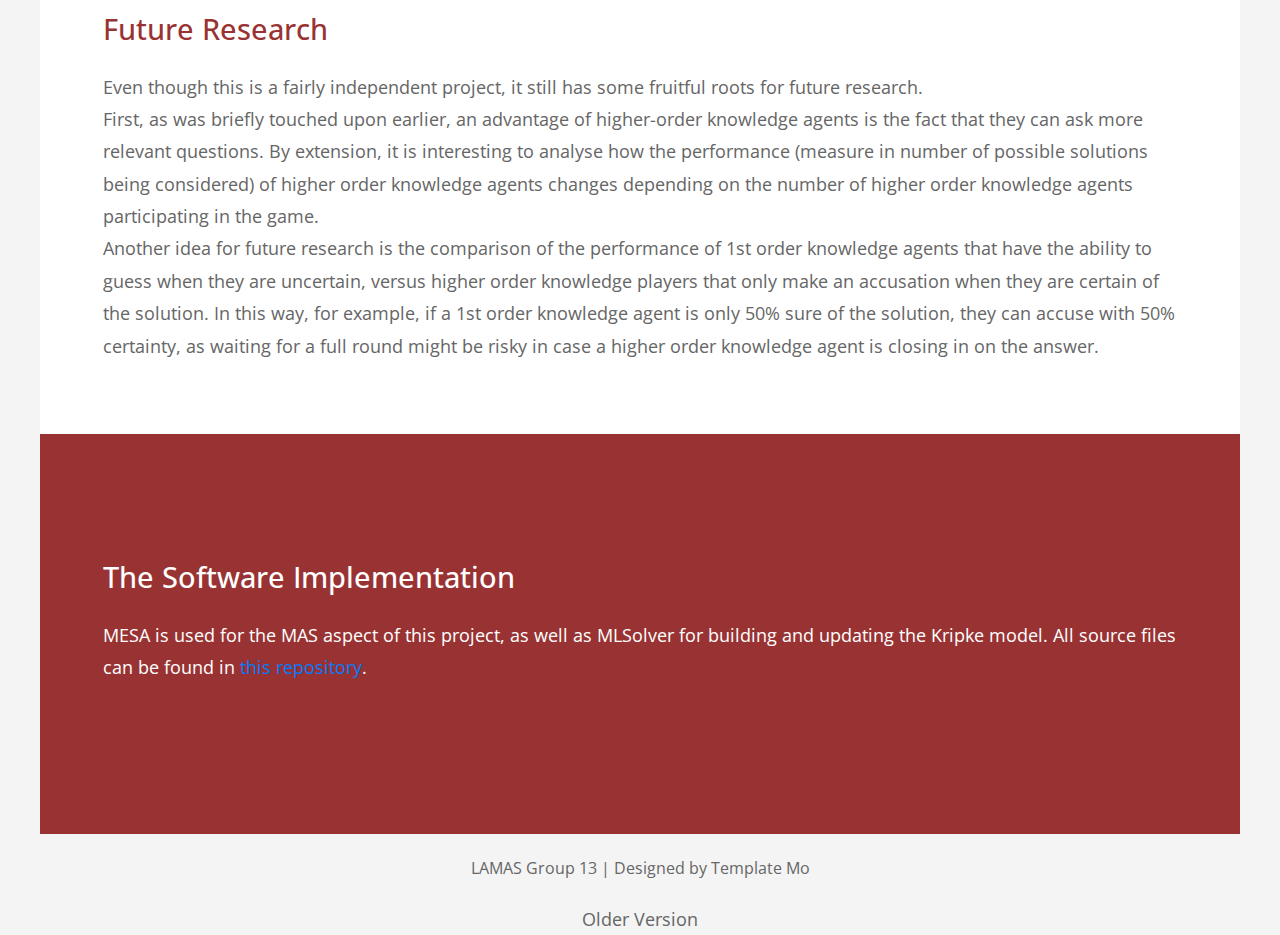
==== commit 7f142c5e: "adding to report" ====
--- a/index.html
+++ b/index.html
@@ -62,8 +62,9 @@
           <div class="tm-md-flex-center">
             <h2 class="tm-text-color-primary mb-4">The game</h2>
             <p class="mb-4"> Cluedo is a mystery-solving board game. By moving around the rooms and asking questions to
-              others, players investigate a murder. Specifically, they try to discover who was murdered, with what
-              weapon and in what room. The investigator who uncovers the mystery first, wins the game.</p>
+              others, players investigate a murder. Specifically, they try to discover who was the murderer, with what
+              weapon the murder was commited, and in what room the murder took place. The investigator who uncovers the 
+              mystery first, wins the game.</p>
           </div>
         </div>
       </div>
@@ -149,9 +150,8 @@
               <li><u>Step button</u>: The user should be able to interact with the simulation through a ‘step’ button
                 that
                 progresses the game by 1 step</li>
-              <li><u>1st & 2nd order knowledge</u>: Depending on the order of knowledge, agents can adapt the Kripke
-                model
-                differently (2nd order knowledge agents can infer more). This is explained later in more detail</li>
+              <li><u>1st & 2nd order knowledge</u>: Depending on the order of knowledge, agents can adapt their knowledege
+                differently (High order knowledge agents can infer more). This is explained later in more detail</li>
               <li><u>Metrics</u>: After each simulation, it should be possible to see how the knowledge of each agent
                 progresses through the game (in terms of number of worlds) and which agent won</li>
             </ul>
@@ -199,7 +199,7 @@
             <h2 class="tm-text-color-primary mb-4">The Kripke Model</h2>
             <p class="mb-4">The model’s foundation is a Kripke model that is shared among all agents. Naturally, the two
               main elements of the model are the worlds and the accessibility relations between states.<br>
-              <li><u>Worlds</u></li> Each world contains a set of atomic propositions. There are two types of
+              <li><u>Worlds</u></li> Each world contains a set of atomic propositions. Initially, there are two types of
               propositions: Atoms describing what is in the hidden stack and atoms describing what is in agents’ hands.
               The table below shows the potential propositions of a state (with 3 players, suspects, rooms & weapons).
               Note that each world has as many atoms as there are cards. The user is able to adapt the number of
@@ -319,14 +319,14 @@
 
             <p class="mb-4">
               <li><u>Accessibility relations</u></li> As per usual, the accessibility relations model what each agent
-              considers to be a possibility. Depending on the inference-capacity of each agent, different accessibility
-              relations are removed/changed after every round. In the real game, at the start, the Kripke model is not
-              fully connected (not all worlds have an accessibility relation). This is the case as, for example, it is
-              not possible for 2 players to have the same weapon.
-            </p>
-
-            <p class="mb-4">
-              <li><u>Accessibility relations</u></li> Being able to adjust the number agents, rooms, weapons & people
+              considers to be a possibility. These accessibility relations are updated at each turn of the game. In 
+              The Kripke model is also not initially fully connected (not all worlds have an accessibility relation 
+              to every world). This is the case as, for example, an agent with the "person 1" card will not consider
+              a world where "person 1" is the true murderer to be possible.
+            </p>
+
+            <p class="mb-4">
+              <li><u>Computational limitations</u></li> Being able to adjust the number agents, rooms, weapons & people
               is an important aspect of the implementation, as the model is very susceptible to <i>state explosion</i>.
               The table below summarises the number of worlds & accessibility relationships for different parameter
               values. It is worth noting that this is the number of accessibility relations for a fully connected model,
@@ -475,31 +475,25 @@
             <br><br>
             <h4 class="tm-text-color-primary mb-4">1st-Order Inference</h4>
             <p class="mb-4">
-              The inference rule that 1st-order knowledge players follow is very simple: When the 1st order agents ask a
-              question
-              and receives a no as an answer, they now know that the answering agent does not have any of the asked
-              cards. In terms of the Kripke model, the accessibility relations of the asking agent to the worlds where
-              the answering agent has any of the three asked cards, are removed.
+              The inference rule that 1st-order knowledge players follow is very simple: When answering agent shows
+              them a card, they now know that this card is nowhere else. In order to keep track of this the 1st-order
+              agents have a simple list of cards they've seen, and will consider all possibile solutions where none of
+              those cards are in the middle.
+            </p>
+            <h4 class="tm-text-color-primary mb-4">Higher-Order Inference</h4>
+            <p class="mb-4">
+              Higher-order knowledge players observe also what cards other agents have and what they know. The inference 
+              rules they follow are detailed below.
               <br><br>
-              Additionally, if the answering agent shows them a card, they now know that this card is nowhere else.
-              Specifically, the accessibility relations of the asking agent to the worlds where that card is in the
-              middle or in the hand of
-              another player, are removed.
-            </p>
-            <h4 class="tm-text-color-primary mb-4">Higher-Order Inference</h4>
-            <p class="mb-4">
-              Higher-order knowledge players observe all responses, instead of only the responses addressed to them. The
-              inference rules they follow are detailed below.
-              <br><br>
-              First, if any agent responds negatively to a question, all accessibility relations of higher order agents
-              to worlds where the answering agent has any of the 3 asked cards are removed. In other words, all higher
-              order knowledge agents now know that the answering agent does not have any of cards in the question.
+              First, if any agent responds negatively to a question, all worlds where the answering agent has any of the 
+              3 asked cards are removed. In other words, all higher order knowledge agents now know that the answering 
+              agent does not have any of cards in the question.
               <br><br>
               Then, in the case where an agent A shows one of the asked cards to agent B:
             <ul>
-              <li>in worlds where agent A has one of the asked cards, the accessibility relations of agent B are
+              <li>In worlds where agent A has one of the asked cards, the accessibility relations of agent B are
                 updated so that they do not consider worlds with that card outside of agent A's hand</li>
-              <li> worlds where agent A has multiple of the asked cards are duplicated, one for each of the different
+              <li>In worlds where agent A has multiple of the asked cards are duplicated, one for each of the different
                 possible cards that they could have shown to agent B. For each duplicate world, agent B's accessibility
                 relations are updated such that they do not consider worlds with that card outside of agent A's hand.
                 Finally, create accessibility relationships between all duplicate worlds for all other higher order
@@ -511,6 +505,31 @@
       </div>
     </section>
 
+    <section class="row tm-section tm-col-md-reverse">
+      <div class="col-sm-12 col-md-12 col-lg-6 col-xl-12 tm-bg-color-primary">
+        <div class="tm-flex-center p-5 tm-bg-color-primary">
+          <div class="tm-md-flex-center tm-text-color-white">
+            <h1>User Interface</h1>
+          </div>
+        </div>
+      </div>
+    </section>
+    <section class="row tm-section tm-col-md-reverse">
+      <div class="col-sm-12 col-md-12 col-lg-6 col-xl-12 tm-bg-color-white">
+        <div class="tm-flex-center p-5 tm-bg-color-white">
+          <div class="tm-md-flex-center">
+            <p>A user interface has also been implemented to allow for a nice interaction with the software and to presents
+              the results of a current game in a clear way. The main screen consists of a picture of the cluedo game in the 
+              top left box, an area with information on the turns that have been played in the top right box, a large zone
+              that displays information about the current game state and agent's knowledge in the centre, and finally two
+              buttons at the bottom to control the game. The "start" button is used to intially start the game, and the "next"
+              button is used to progress the game at each turn.
+            </p>
+            
+          </div>
+        </div>
+      </div>
+    </section>
 
     <section class="row tm-section tm-col-md-reverse">
       <div class="col-sm-12 col-md-12 col-lg-6 col-xl-12 tm-bg-color-primary">
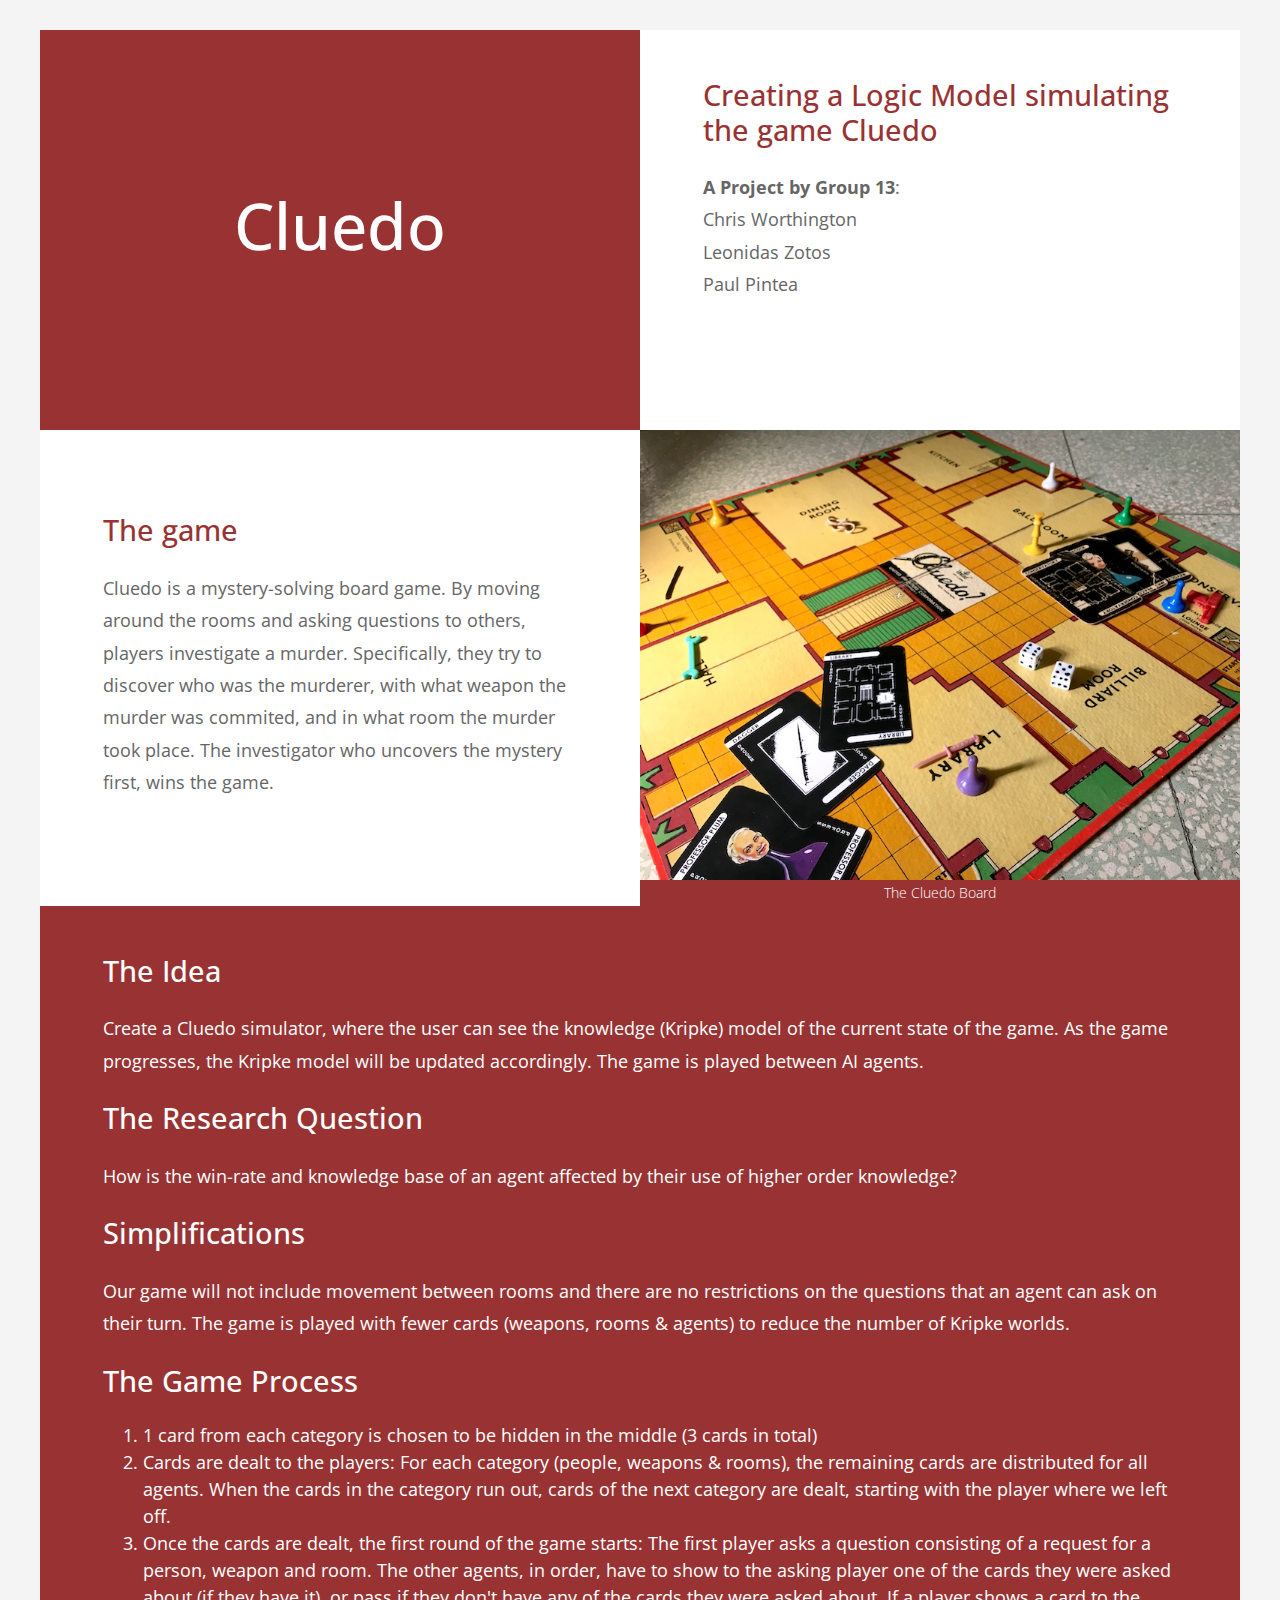
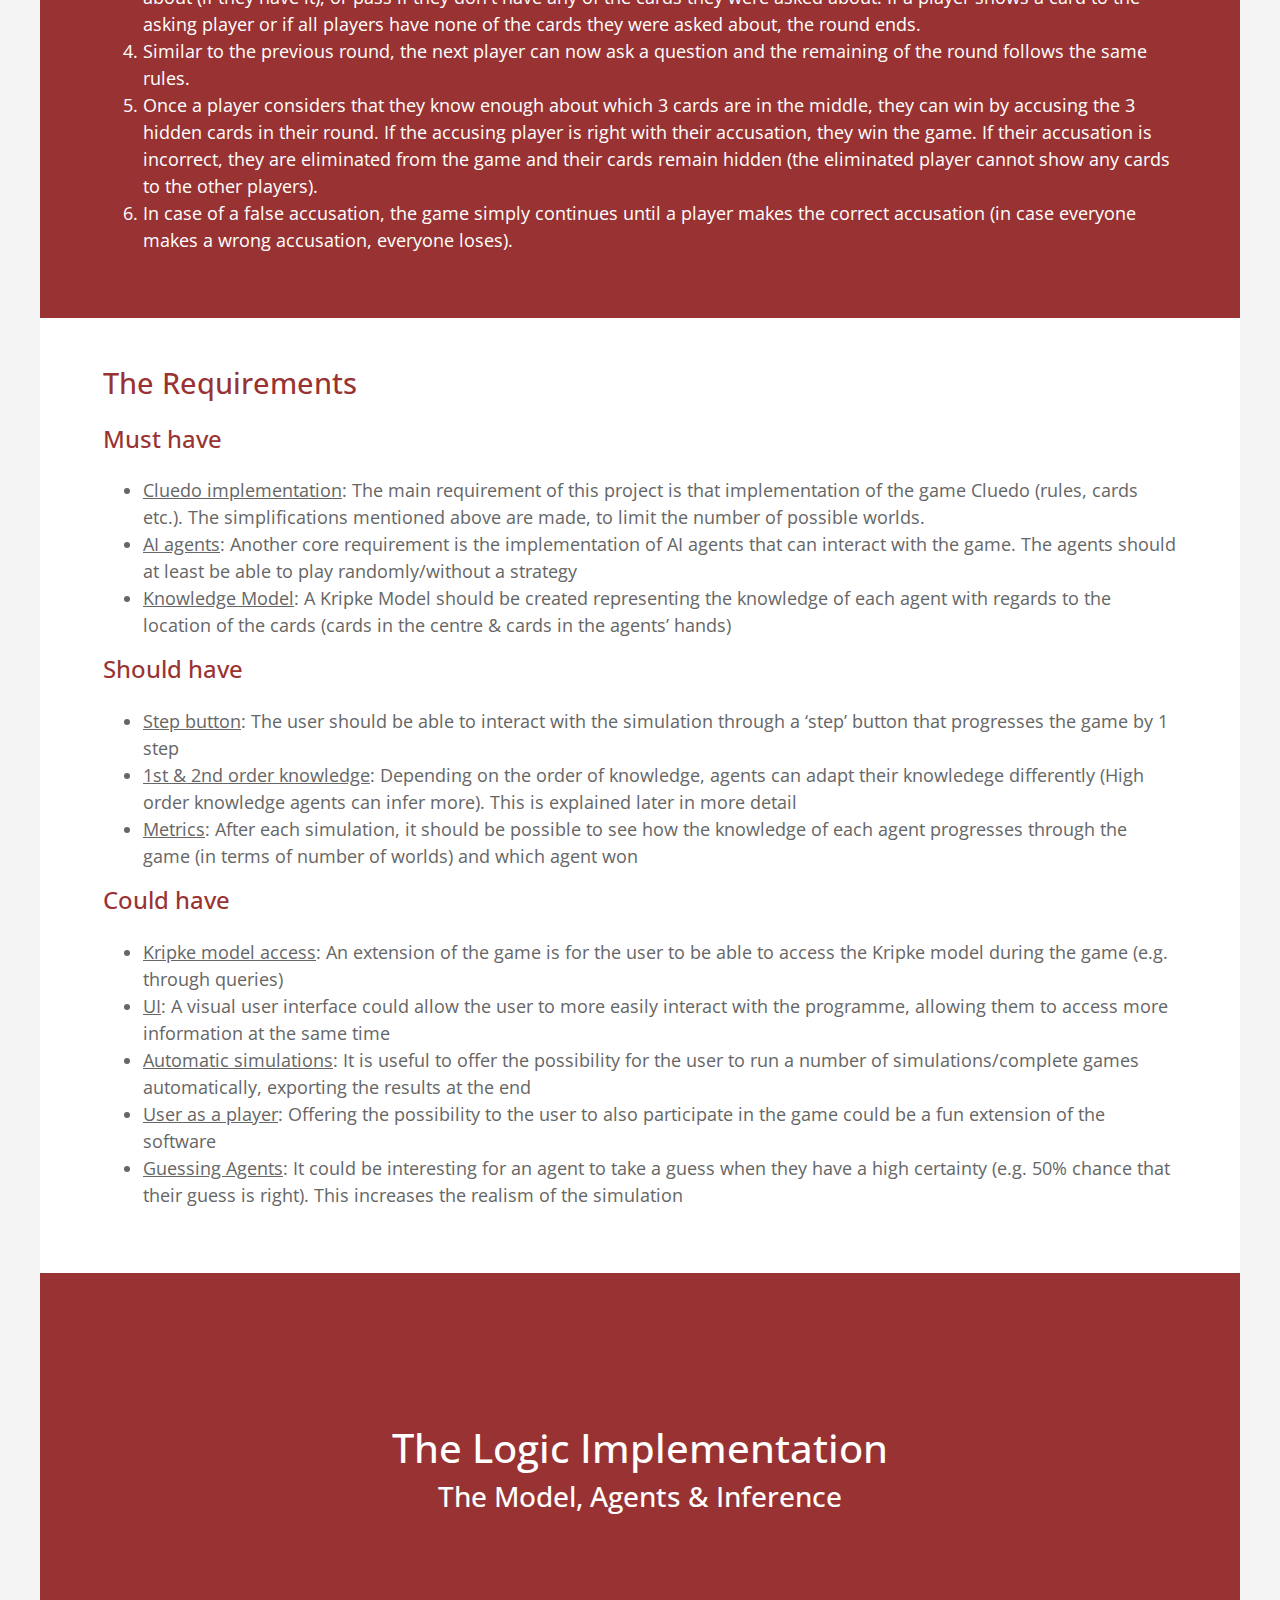
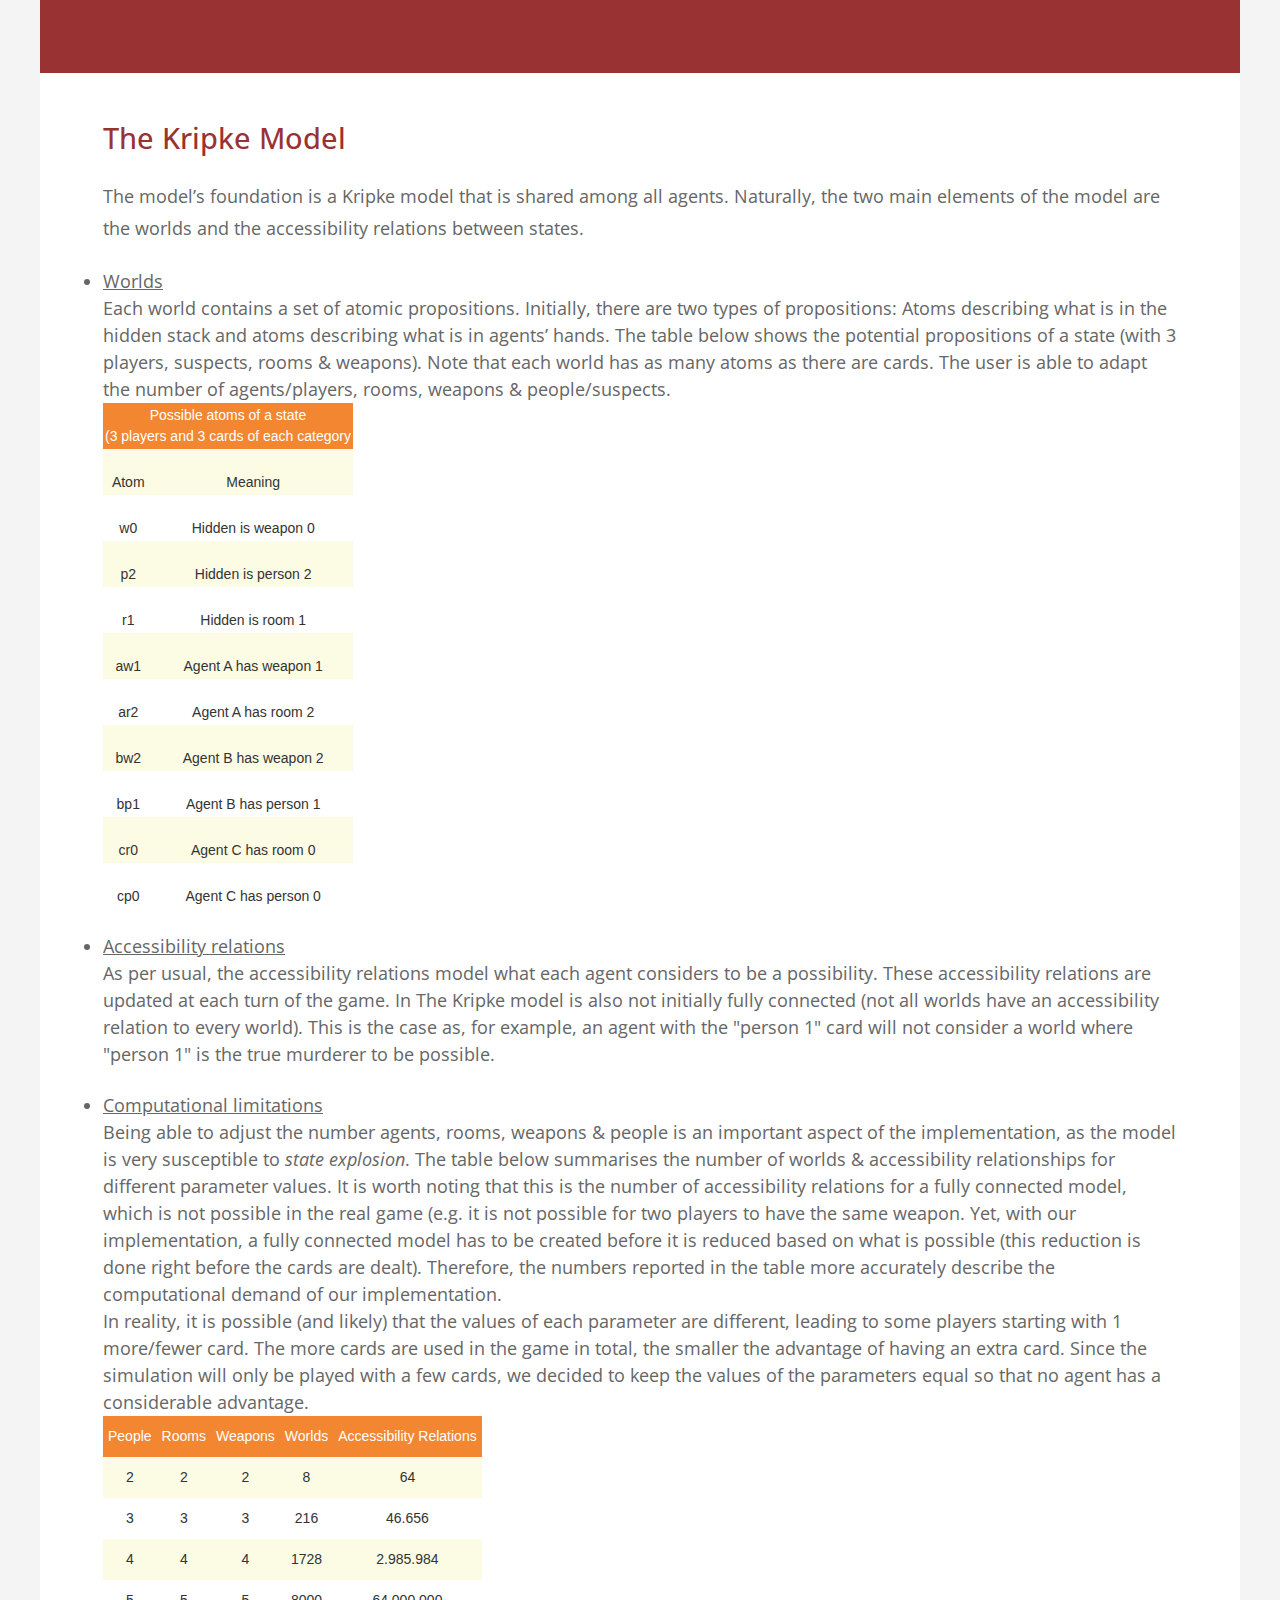
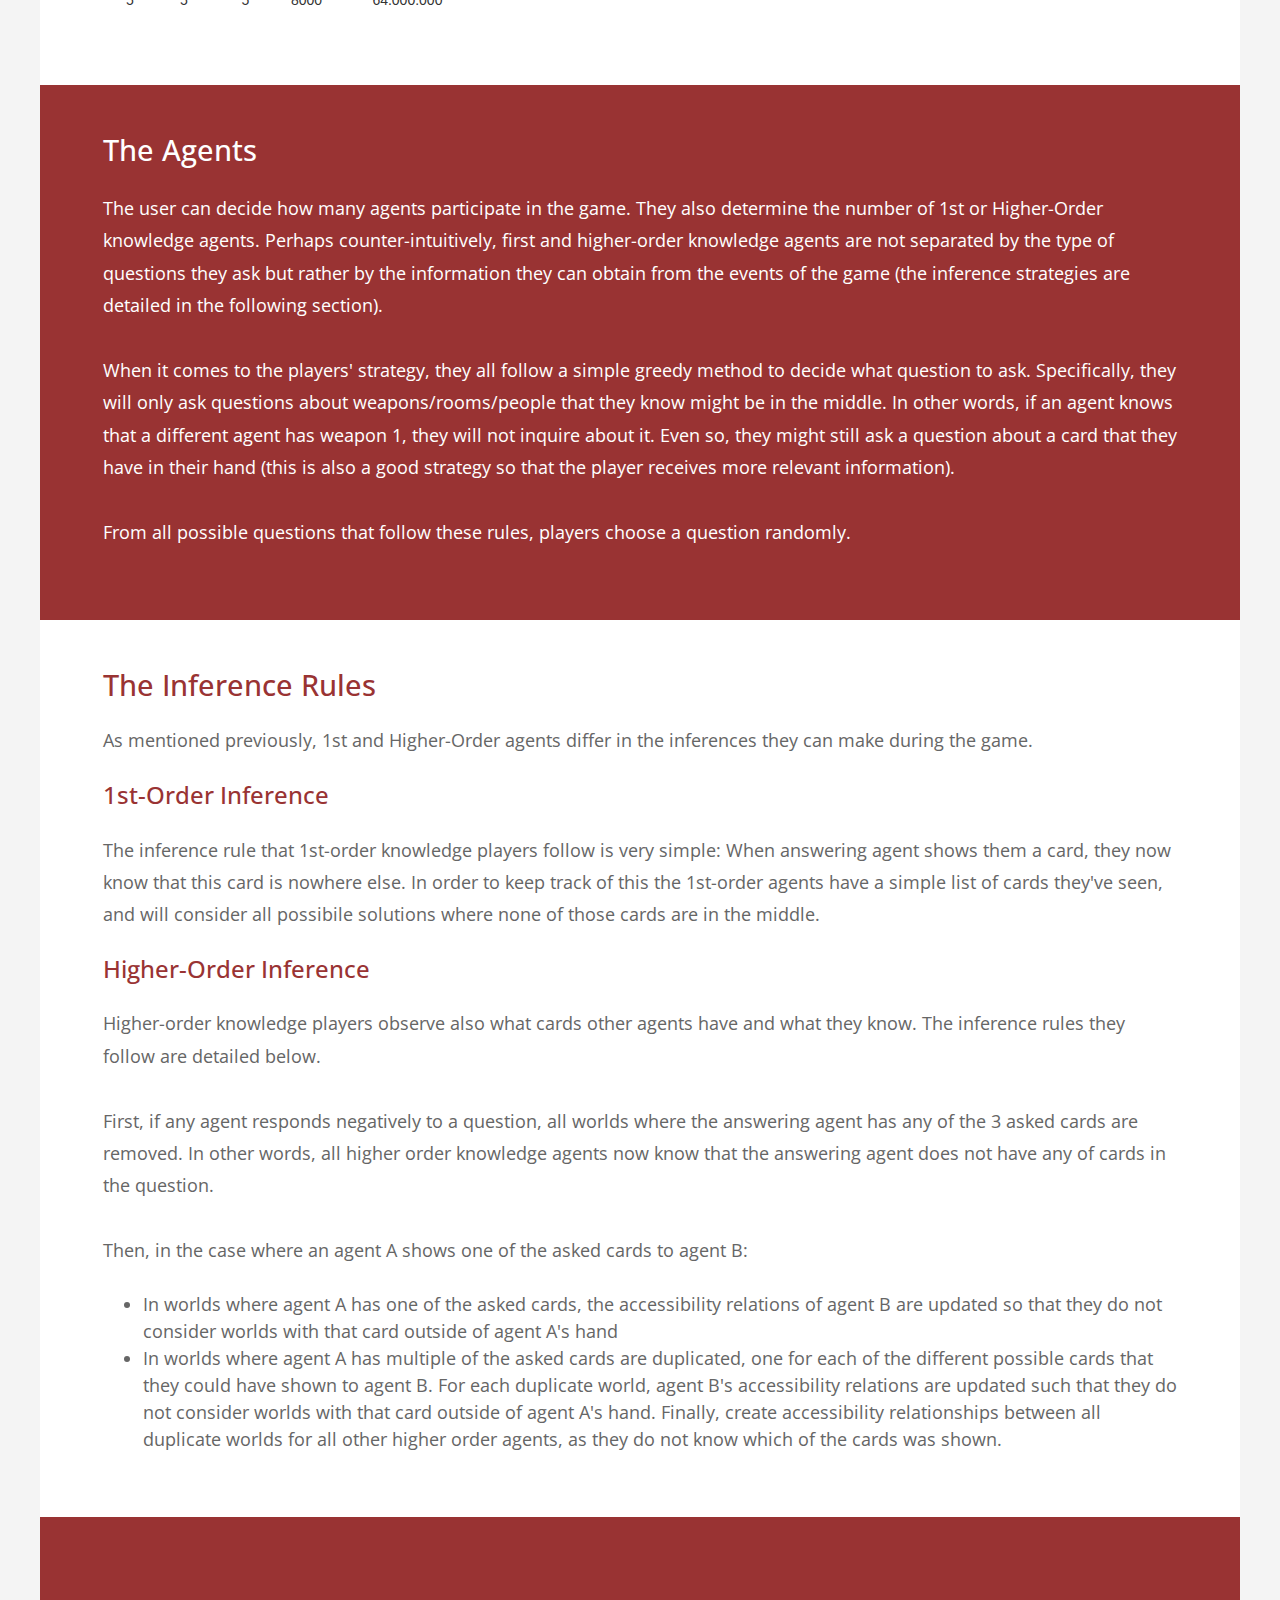
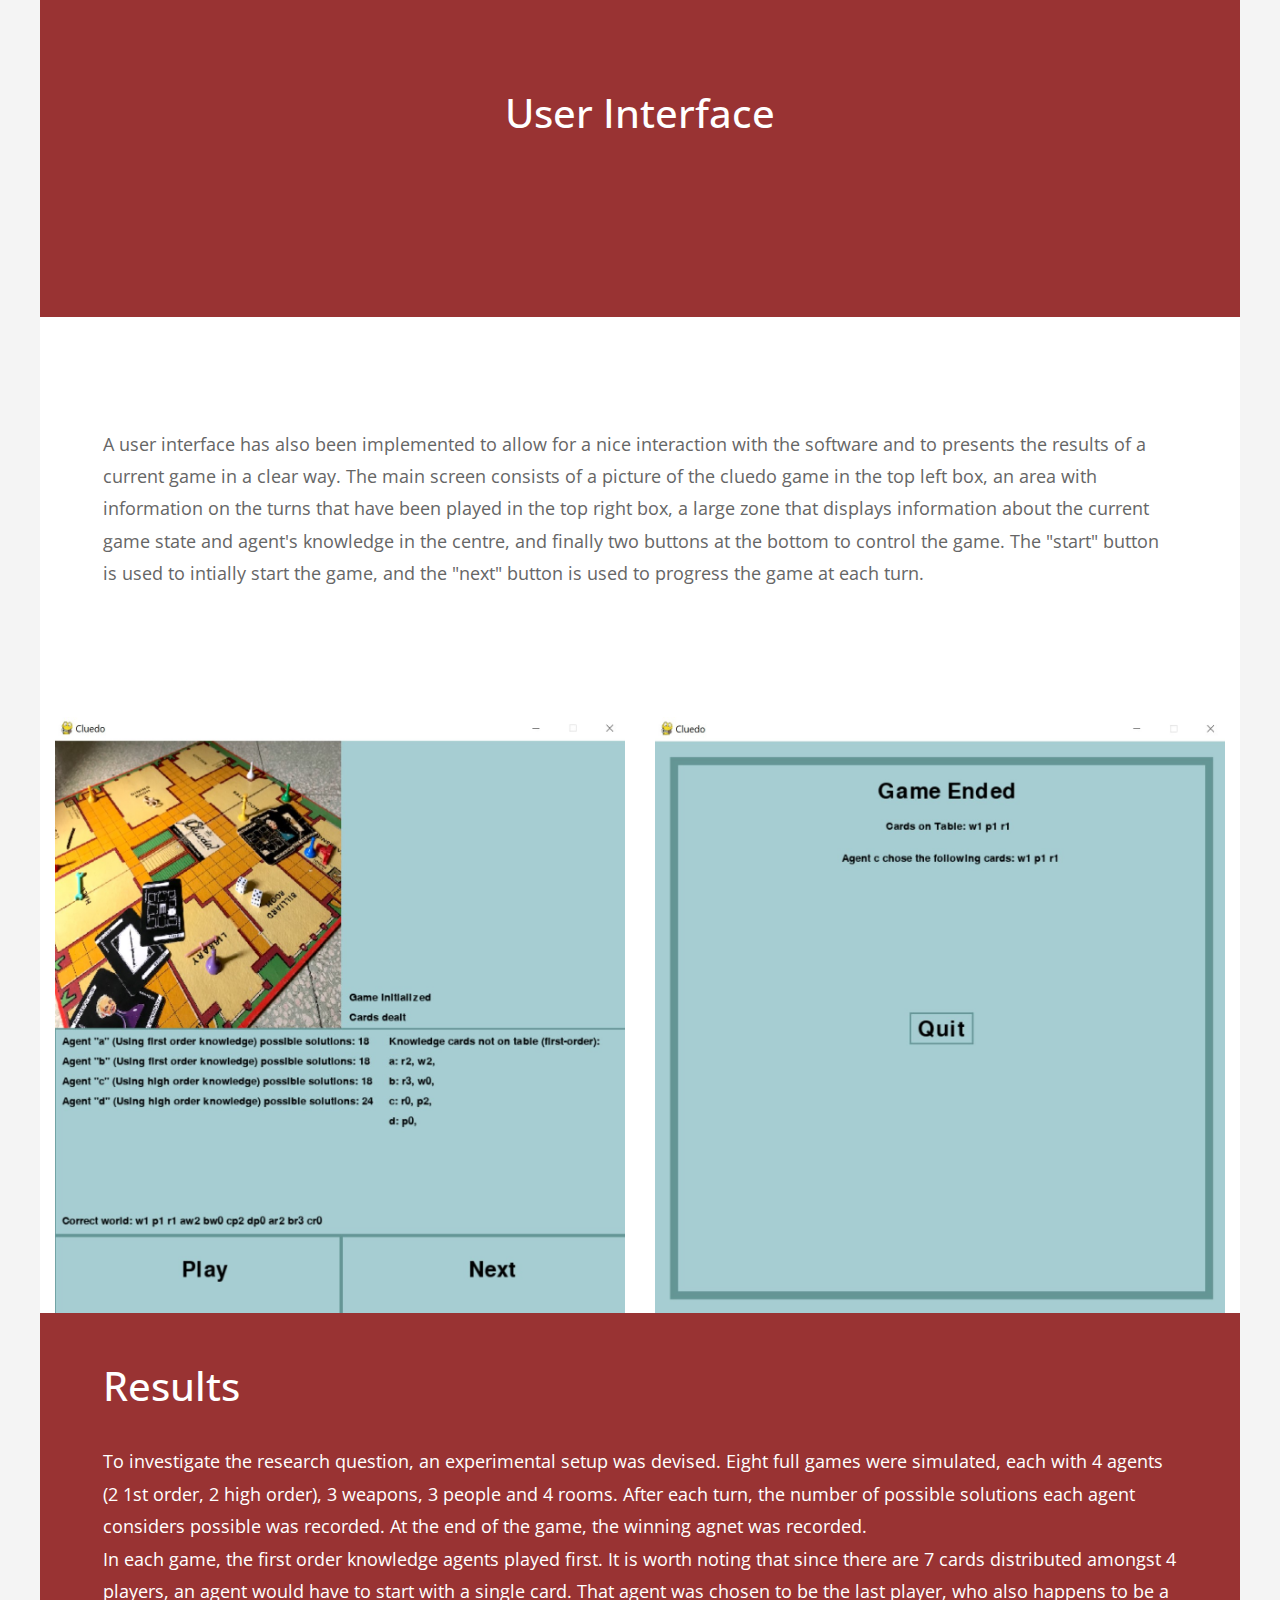
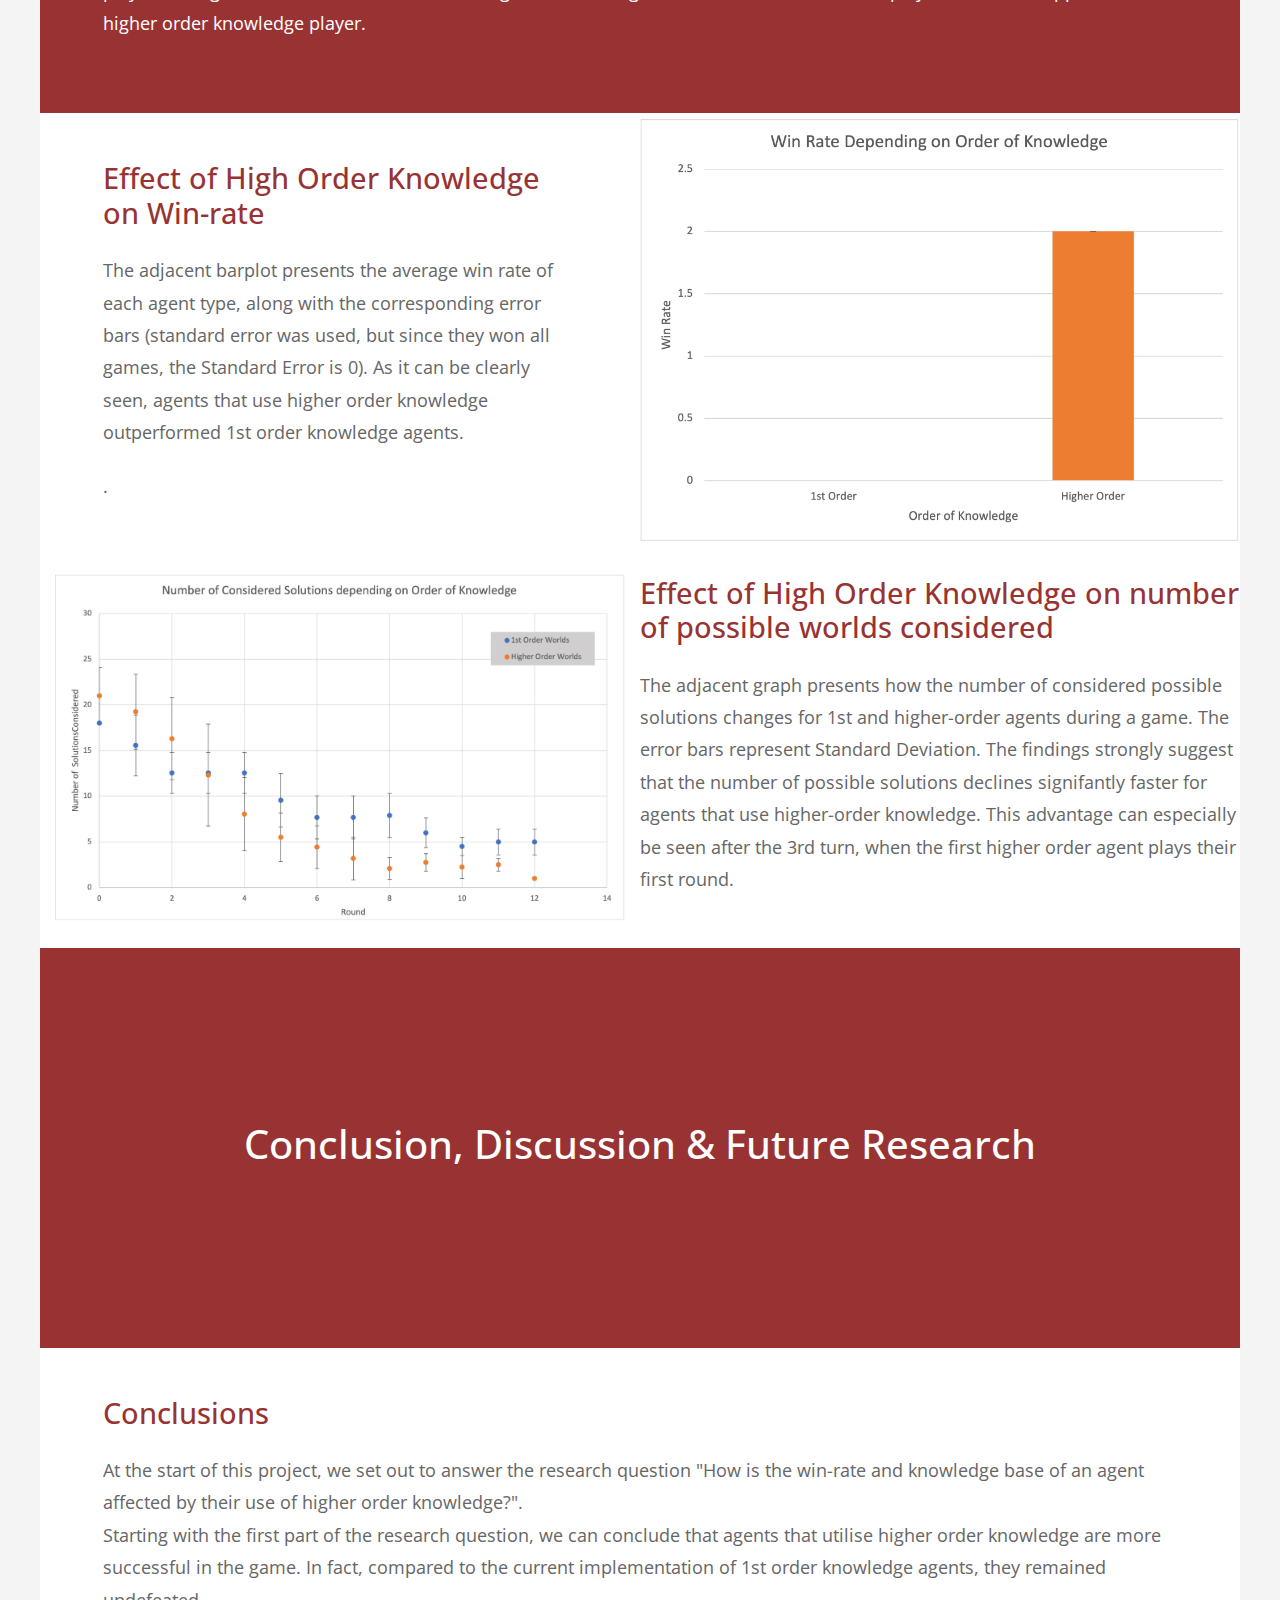
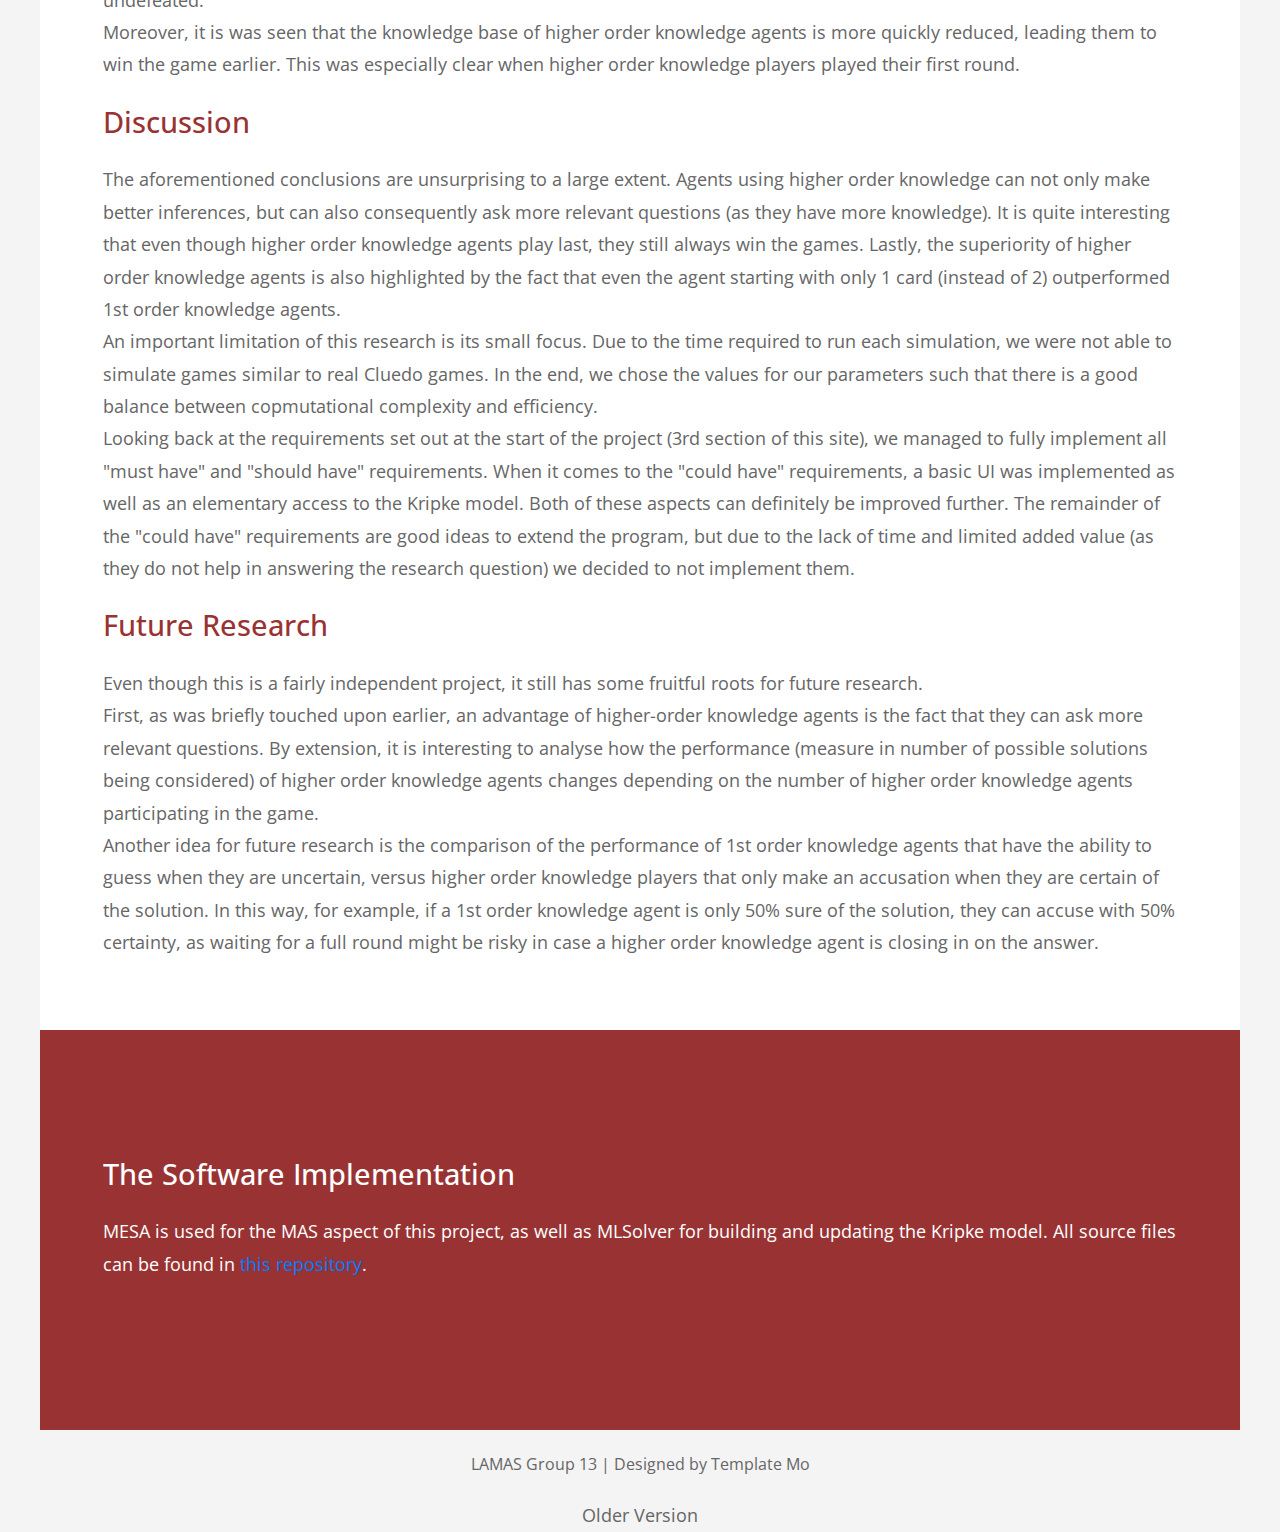
==== commit 0c466bd1: "added screenshots of UI" ====
--- a/index.html
+++ b/index.html
@@ -63,7 +63,7 @@
             <h2 class="tm-text-color-primary mb-4">The game</h2>
             <p class="mb-4"> Cluedo is a mystery-solving board game. By moving around the rooms and asking questions to
               others, players investigate a murder. Specifically, they try to discover who was the murderer, with what
-              weapon the murder was commited, and in what room the murder took place. The investigator who uncovers the 
+              weapon the murder was commited, and in what room the murder took place. The investigator who uncovers the
               mystery first, wins the game.</p>
           </div>
         </div>
@@ -150,7 +150,8 @@
               <li><u>Step button</u>: The user should be able to interact with the simulation through a ‘step’ button
                 that
                 progresses the game by 1 step</li>
-              <li><u>1st & 2nd order knowledge</u>: Depending on the order of knowledge, agents can adapt their knowledege
+              <li><u>1st & 2nd order knowledge</u>: Depending on the order of knowledge, agents can adapt their
+                knowledege
                 differently (High order knowledge agents can infer more). This is explained later in more detail</li>
               <li><u>Metrics</u>: After each simulation, it should be possible to see how the knowledge of each agent
                 progresses through the game (in terms of number of worlds) and which agent won</li>
@@ -319,8 +320,8 @@
 
             <p class="mb-4">
               <li><u>Accessibility relations</u></li> As per usual, the accessibility relations model what each agent
-              considers to be a possibility. These accessibility relations are updated at each turn of the game. In 
-              The Kripke model is also not initially fully connected (not all worlds have an accessibility relation 
+              considers to be a possibility. These accessibility relations are updated at each turn of the game. In
+              The Kripke model is also not initially fully connected (not all worlds have an accessibility relation
               to every world). This is the case as, for example, an agent with the "person 1" card will not consider
               a world where "person 1" is the true murderer to be possible.
             </p>
@@ -482,11 +483,11 @@
             </p>
             <h4 class="tm-text-color-primary mb-4">Higher-Order Inference</h4>
             <p class="mb-4">
-              Higher-order knowledge players observe also what cards other agents have and what they know. The inference 
+              Higher-order knowledge players observe also what cards other agents have and what they know. The inference
               rules they follow are detailed below.
               <br><br>
-              First, if any agent responds negatively to a question, all worlds where the answering agent has any of the 
-              3 asked cards are removed. In other words, all higher order knowledge agents now know that the answering 
+              First, if any agent responds negatively to a question, all worlds where the answering agent has any of the
+              3 asked cards are removed. In other words, all higher order knowledge agents now know that the answering
               agent does not have any of cards in the question.
               <br><br>
               Then, in the case where an agent A shows one of the asked cards to agent B:
@@ -518,14 +519,35 @@
       <div class="col-sm-12 col-md-12 col-lg-6 col-xl-12 tm-bg-color-white">
         <div class="tm-flex-center p-5 tm-bg-color-white">
           <div class="tm-md-flex-center">
-            <p>A user interface has also been implemented to allow for a nice interaction with the software and to presents
-              the results of a current game in a clear way. The main screen consists of a picture of the cluedo game in the 
-              top left box, an area with information on the turns that have been played in the top right box, a large zone
-              that displays information about the current game state and agent's knowledge in the centre, and finally two
-              buttons at the bottom to control the game. The "start" button is used to intially start the game, and the "next"
+            <p>A user interface has also been implemented to allow for a nice interaction with the software and to
+              presents
+              the results of a current game in a clear way. The main screen consists of a picture of the cluedo game in
+              the
+              top left box, an area with information on the turns that have been played in the top right box, a large
+              zone
+              that displays information about the current game state and agent's knowledge in the centre, and finally
+              two
+              buttons at the bottom to control the game. The "start" button is used to intially start the game, and the
+              "next"
               button is used to progress the game at each turn.
             </p>
-            
+          </div>
+        </div>
+      </div>
+    </section>
+
+    <section class="row tm-section tm-col-md-reverse">
+      <div class="col-sm-12 col-md-12 col-lg-6 col-xl-6">
+        <div class="tm-flex-center p-0 tm-bg-color-white">
+          <div class="tm-md-flex-center">
+            <img src="img/CluedoUI.jpg" alt="Image" class="img-fluid">
+          </div>
+        </div>
+      </div>
+      <div class="col-sm-12 col-md-12 col-lg-6 col-xl-6">
+        <div class="tm-flex-center p-0 tm-bg-color-white">
+          <div class="tm-md-flex-center">
+            <img src="img/CluedoUIGameOver.jpg" alt="Image" class="img-fluid">
           </div>
         </div>
       </div>
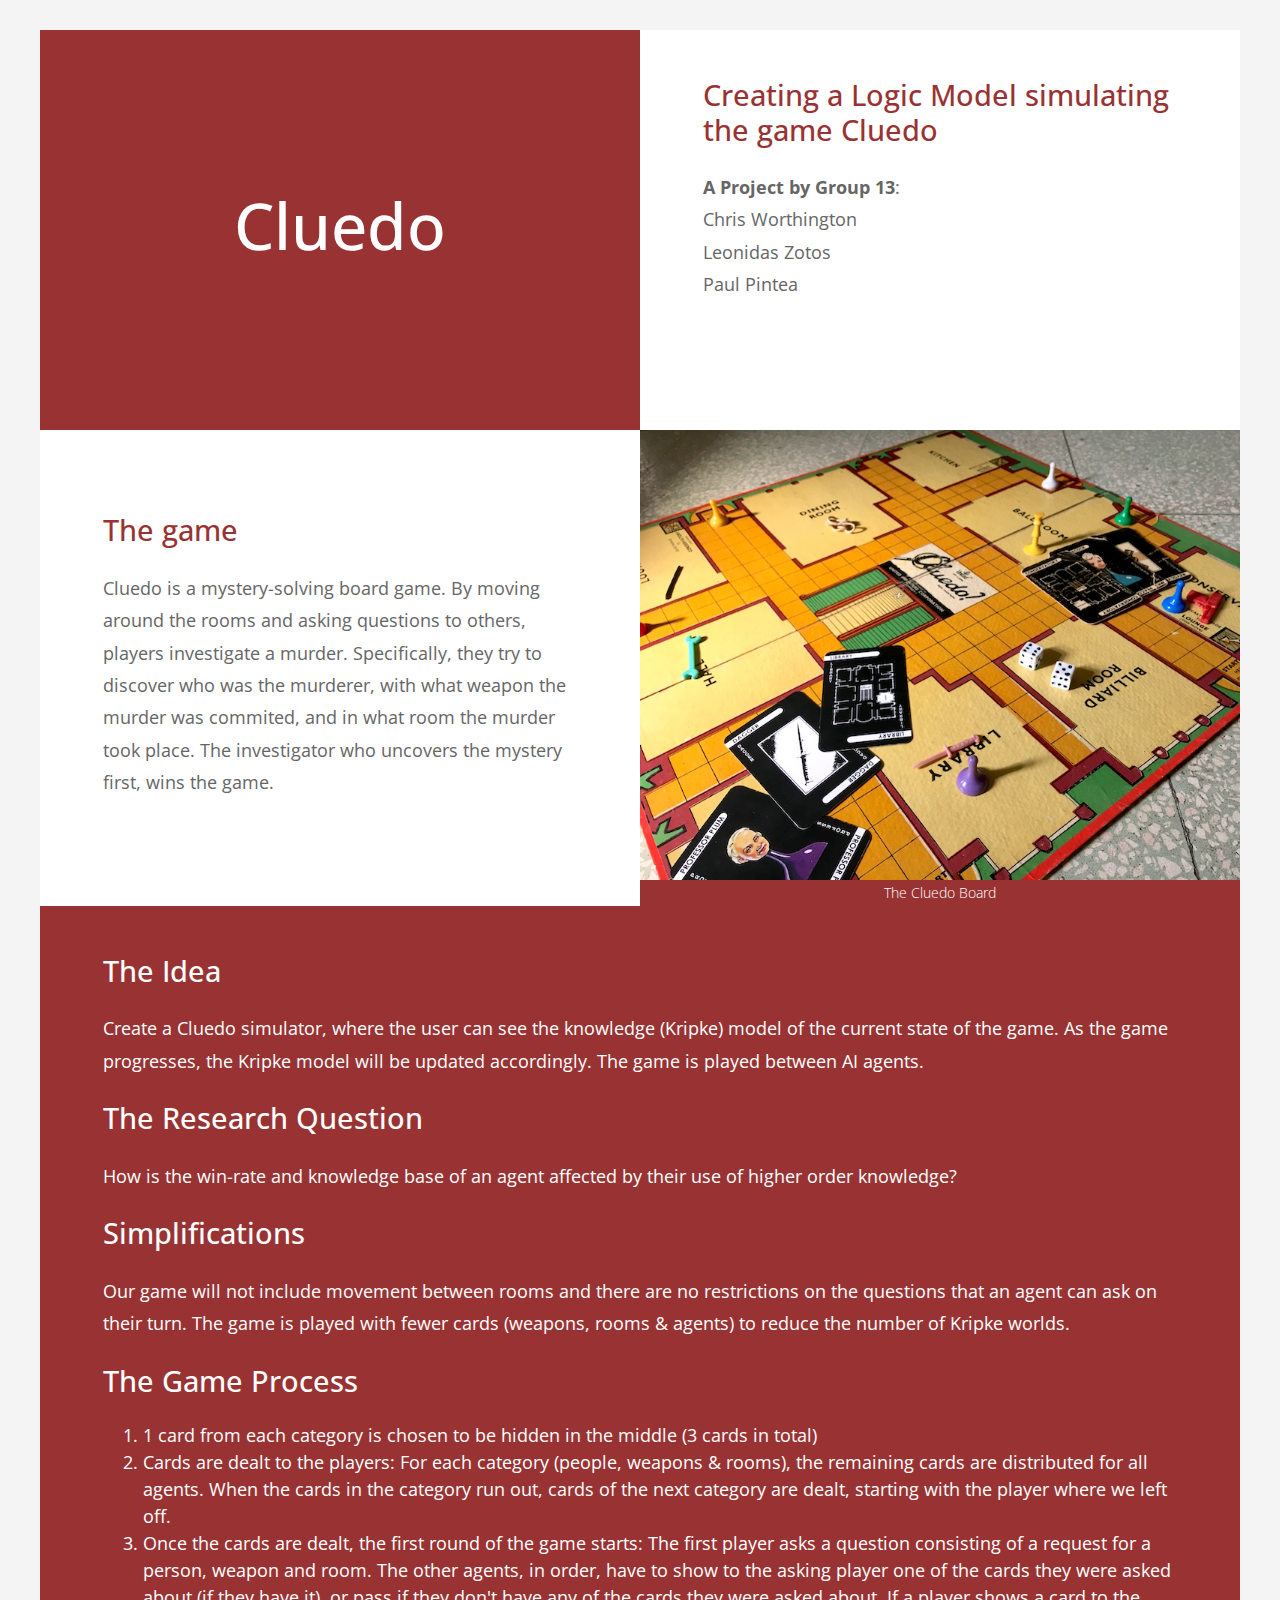
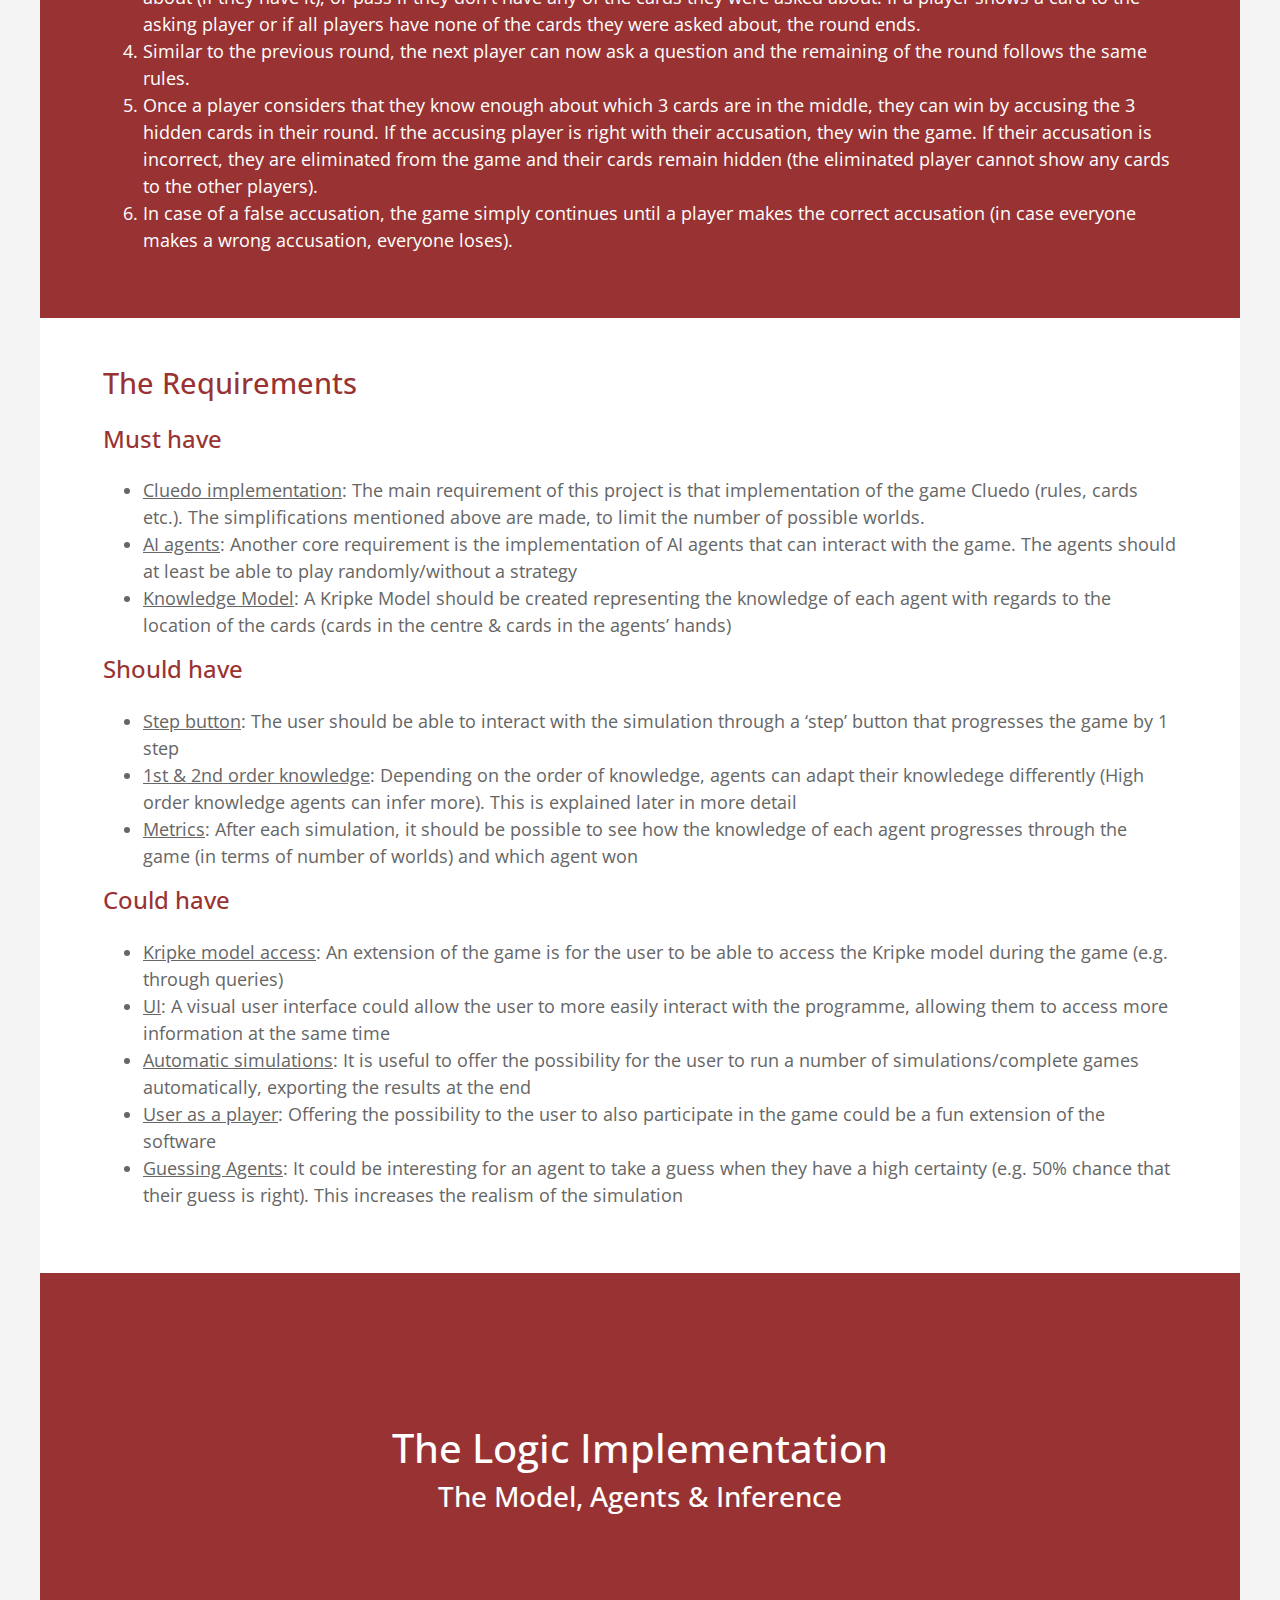
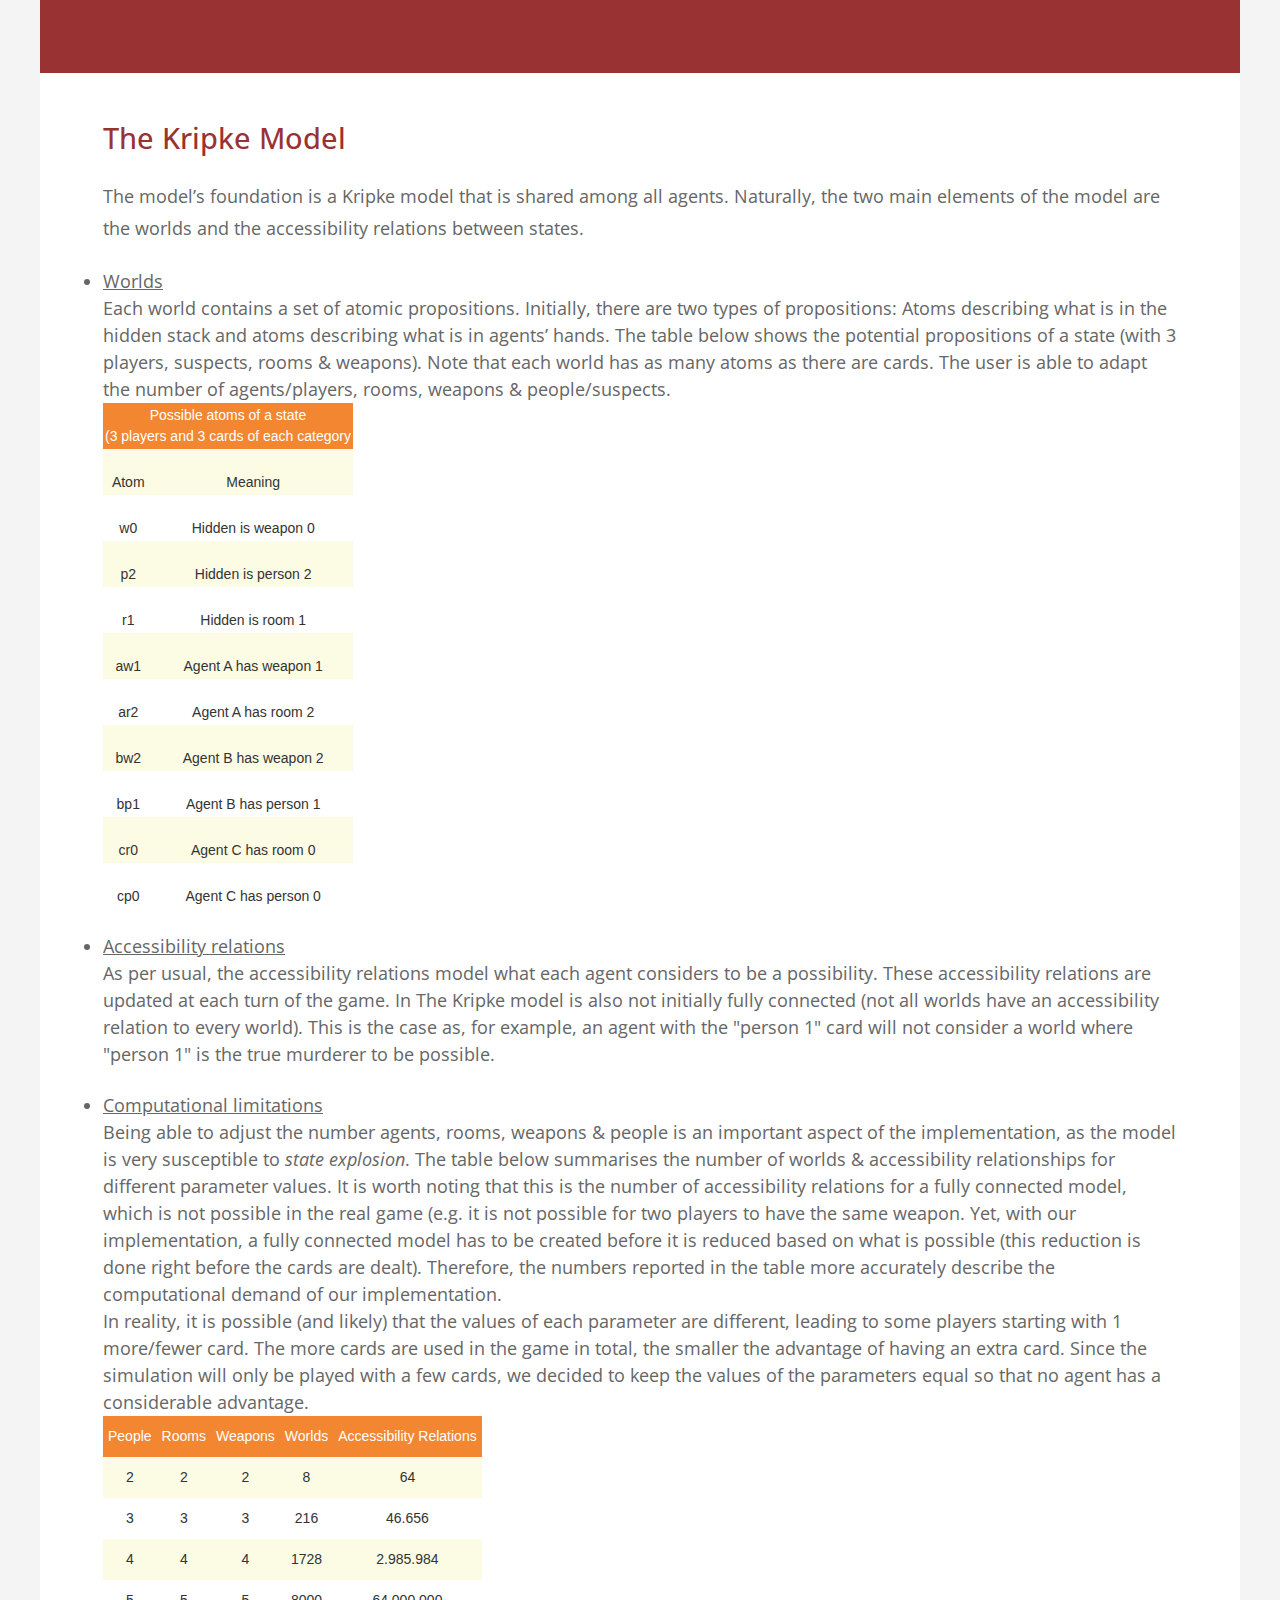
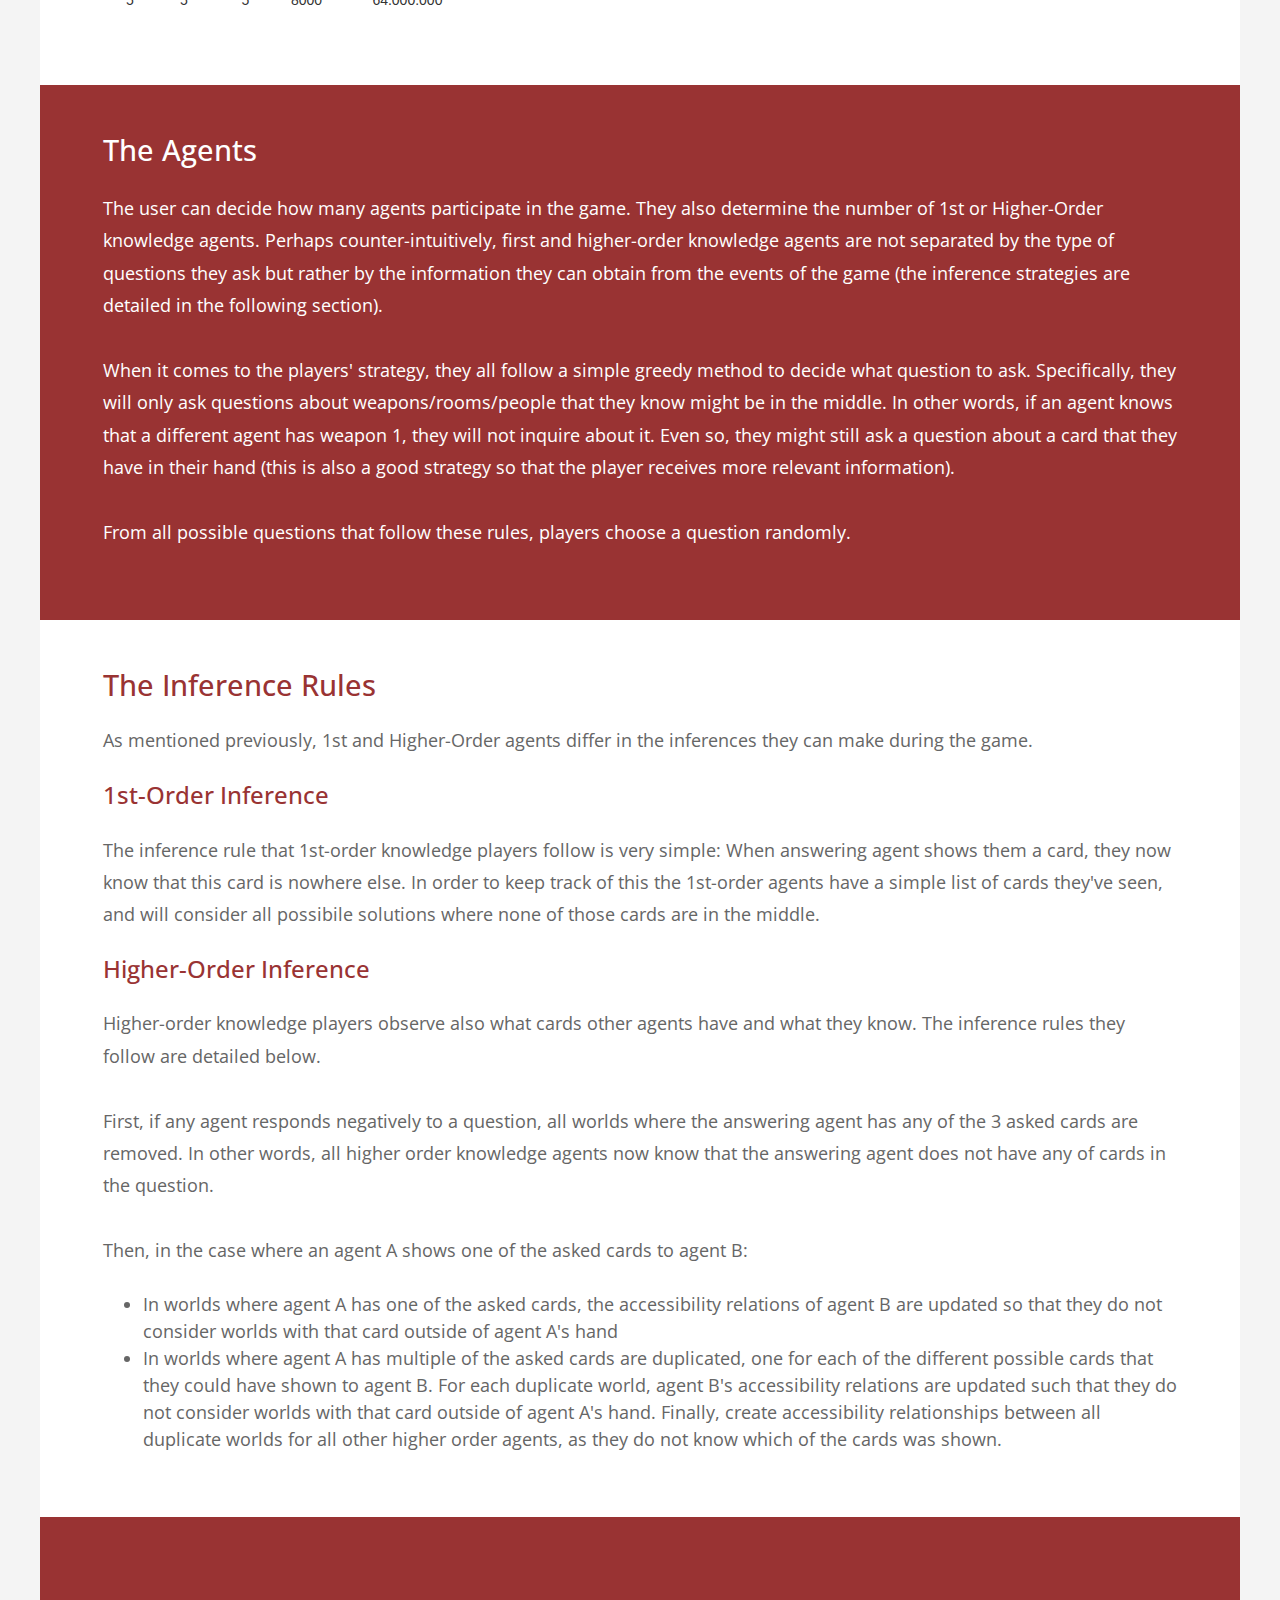
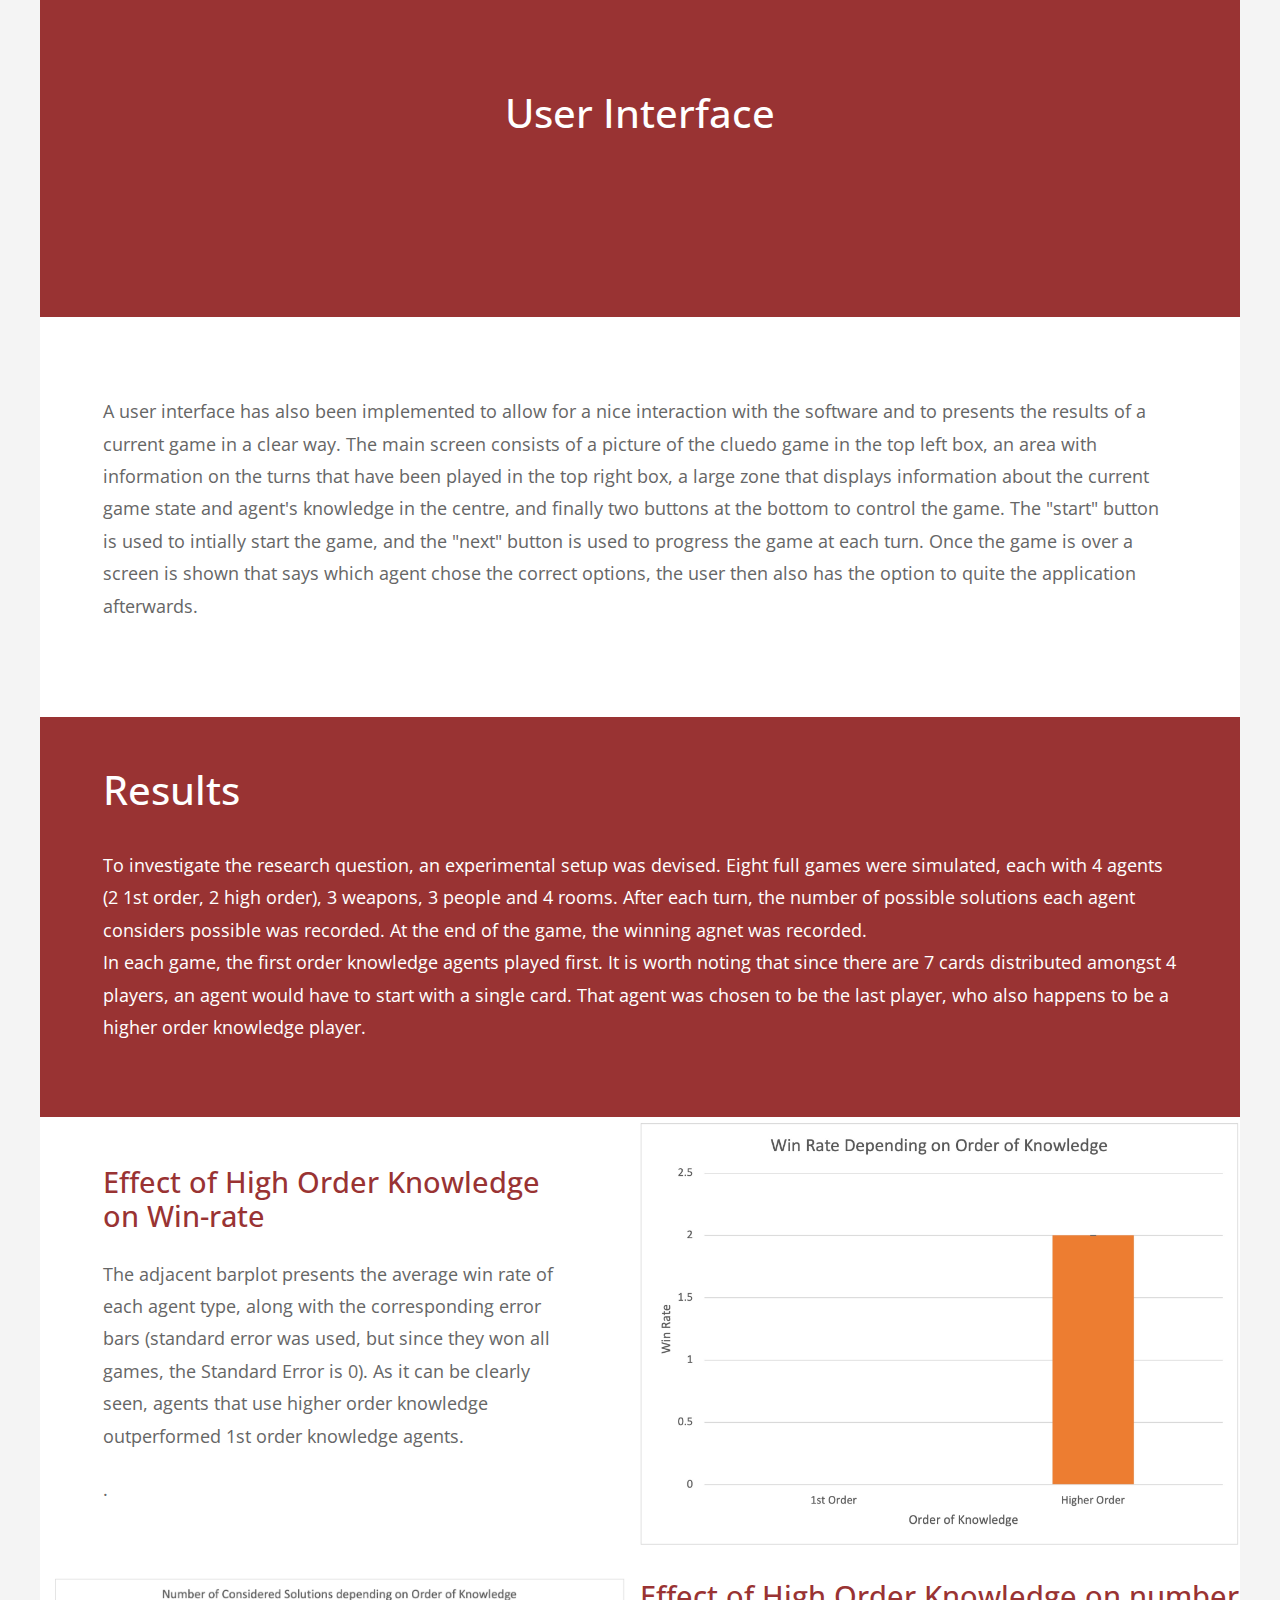
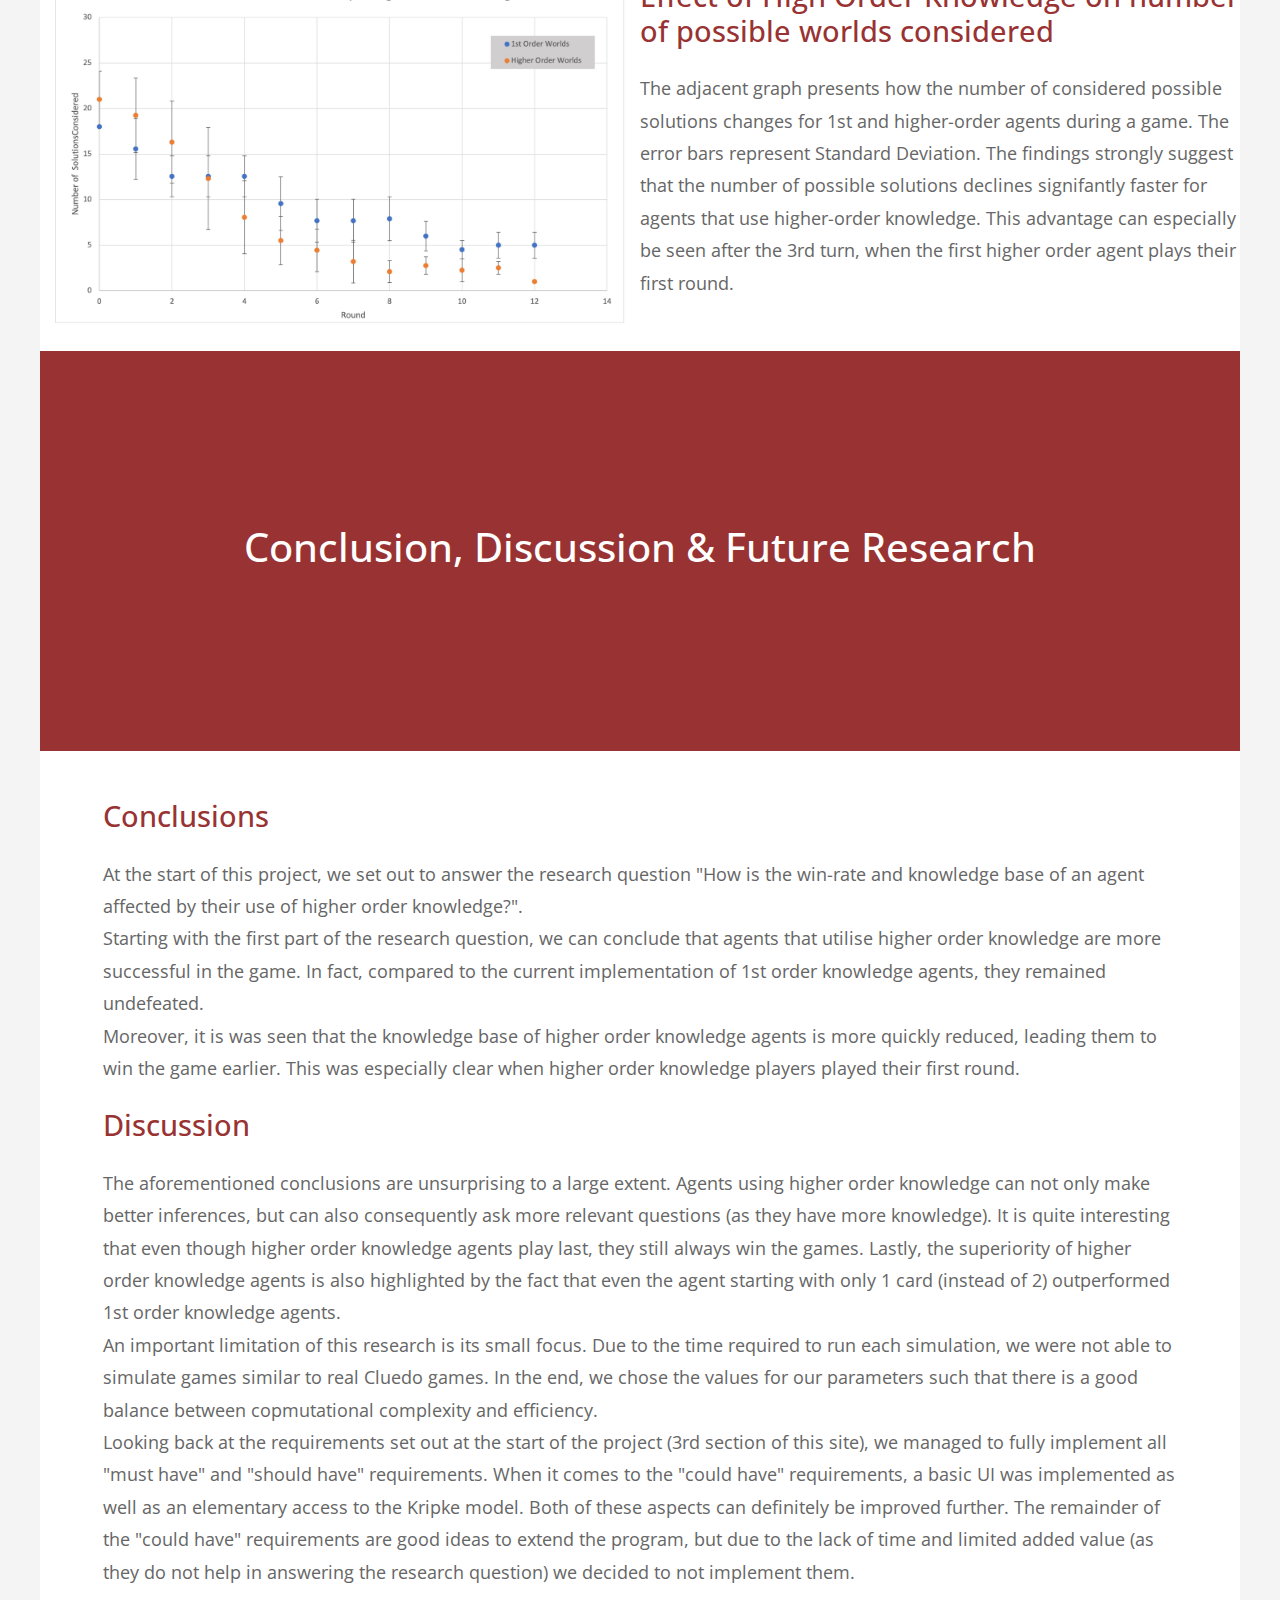
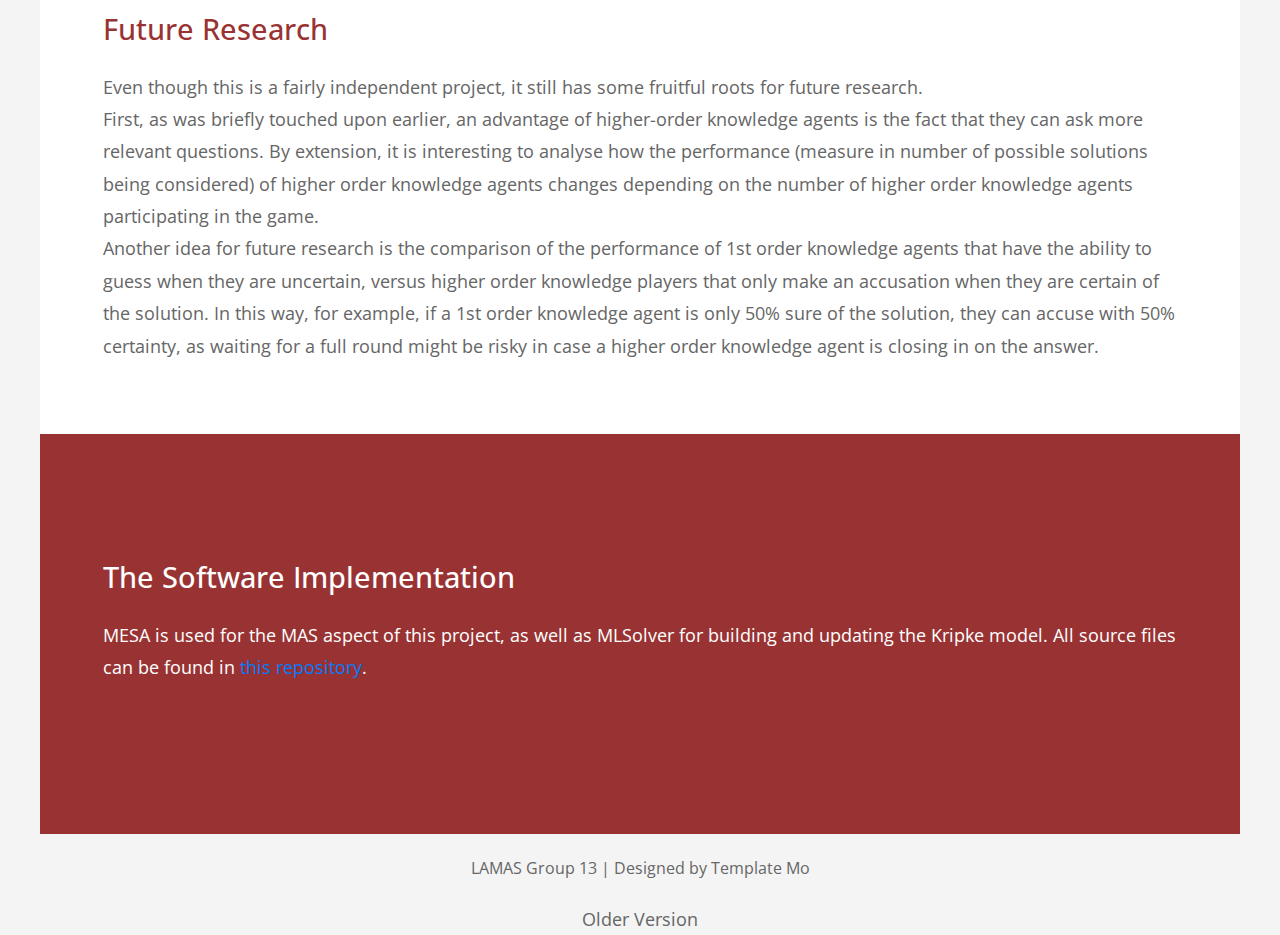
==== commit cbe63de1: "game over text" ====
--- a/index.html
+++ b/index.html
@@ -63,7 +63,7 @@
             <h2 class="tm-text-color-primary mb-4">The game</h2>
             <p class="mb-4"> Cluedo is a mystery-solving board game. By moving around the rooms and asking questions to
               others, players investigate a murder. Specifically, they try to discover who was the murderer, with what
-              weapon the murder was commited, and in what room the murder took place. The investigator who uncovers the
+              weapon the murder was commited, and in what room the murder took place. The investigator who uncovers the 
               mystery first, wins the game.</p>
           </div>
         </div>
@@ -150,8 +150,7 @@
               <li><u>Step button</u>: The user should be able to interact with the simulation through a ‘step’ button
                 that
                 progresses the game by 1 step</li>
-              <li><u>1st & 2nd order knowledge</u>: Depending on the order of knowledge, agents can adapt their
-                knowledege
+              <li><u>1st & 2nd order knowledge</u>: Depending on the order of knowledge, agents can adapt their knowledege
                 differently (High order knowledge agents can infer more). This is explained later in more detail</li>
               <li><u>Metrics</u>: After each simulation, it should be possible to see how the knowledge of each agent
                 progresses through the game (in terms of number of worlds) and which agent won</li>
@@ -320,8 +319,8 @@
 
             <p class="mb-4">
               <li><u>Accessibility relations</u></li> As per usual, the accessibility relations model what each agent
-              considers to be a possibility. These accessibility relations are updated at each turn of the game. In
-              The Kripke model is also not initially fully connected (not all worlds have an accessibility relation
+              considers to be a possibility. These accessibility relations are updated at each turn of the game. In 
+              The Kripke model is also not initially fully connected (not all worlds have an accessibility relation 
               to every world). This is the case as, for example, an agent with the "person 1" card will not consider
               a world where "person 1" is the true murderer to be possible.
             </p>
@@ -483,11 +482,11 @@
             </p>
             <h4 class="tm-text-color-primary mb-4">Higher-Order Inference</h4>
             <p class="mb-4">
-              Higher-order knowledge players observe also what cards other agents have and what they know. The inference
+              Higher-order knowledge players observe also what cards other agents have and what they know. The inference 
               rules they follow are detailed below.
               <br><br>
-              First, if any agent responds negatively to a question, all worlds where the answering agent has any of the
-              3 asked cards are removed. In other words, all higher order knowledge agents now know that the answering
+              First, if any agent responds negatively to a question, all worlds where the answering agent has any of the 
+              3 asked cards are removed. In other words, all higher order knowledge agents now know that the answering 
               agent does not have any of cards in the question.
               <br><br>
               Then, in the case where an agent A shows one of the asked cards to agent B:
@@ -519,35 +518,15 @@
       <div class="col-sm-12 col-md-12 col-lg-6 col-xl-12 tm-bg-color-white">
         <div class="tm-flex-center p-5 tm-bg-color-white">
           <div class="tm-md-flex-center">
-            <p>A user interface has also been implemented to allow for a nice interaction with the software and to
-              presents
-              the results of a current game in a clear way. The main screen consists of a picture of the cluedo game in
-              the
-              top left box, an area with information on the turns that have been played in the top right box, a large
-              zone
-              that displays information about the current game state and agent's knowledge in the centre, and finally
-              two
-              buttons at the bottom to control the game. The "start" button is used to intially start the game, and the
-              "next"
-              button is used to progress the game at each turn.
-            </p>
-          </div>
-        </div>
-      </div>
-    </section>
-
-    <section class="row tm-section tm-col-md-reverse">
-      <div class="col-sm-12 col-md-12 col-lg-6 col-xl-6">
-        <div class="tm-flex-center p-0 tm-bg-color-white">
-          <div class="tm-md-flex-center">
-            <img src="img/CluedoUI.jpg" alt="Image" class="img-fluid">
-          </div>
-        </div>
-      </div>
-      <div class="col-sm-12 col-md-12 col-lg-6 col-xl-6">
-        <div class="tm-flex-center p-0 tm-bg-color-white">
-          <div class="tm-md-flex-center">
-            <img src="img/CluedoUIGameOver.jpg" alt="Image" class="img-fluid">
+            <p>A user interface has also been implemented to allow for a nice interaction with the software and to presents
+              the results of a current game in a clear way. The main screen consists of a picture of the cluedo game in the 
+              top left box, an area with information on the turns that have been played in the top right box, a large zone
+              that displays information about the current game state and agent's knowledge in the centre, and finally two
+              buttons at the bottom to control the game. The "start" button is used to intially start the game, and the "next"
+              button is used to progress the game at each turn. Once the game is over a screen is shown that says which agent
+              chose the correct options, the user then also has the option to quite the application afterwards.
+            </p>
+
           </div>
         </div>
       </div>
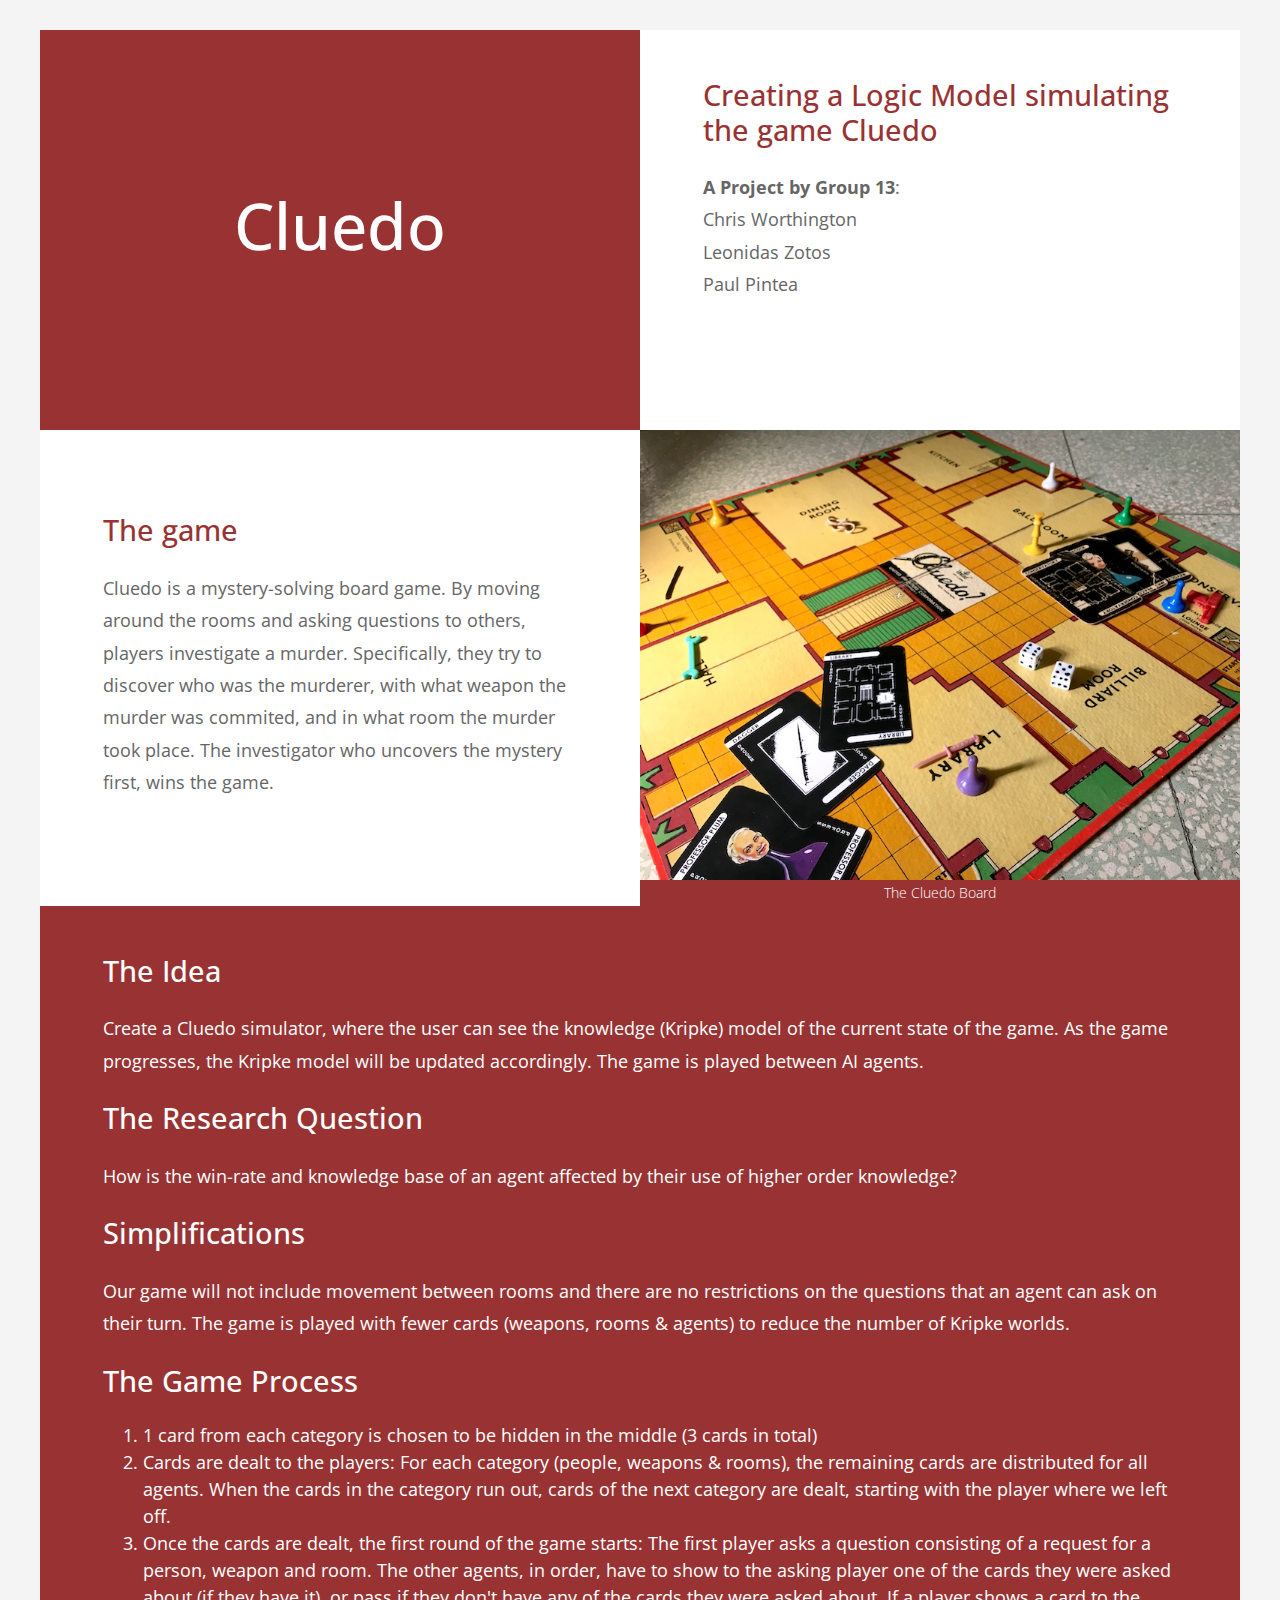
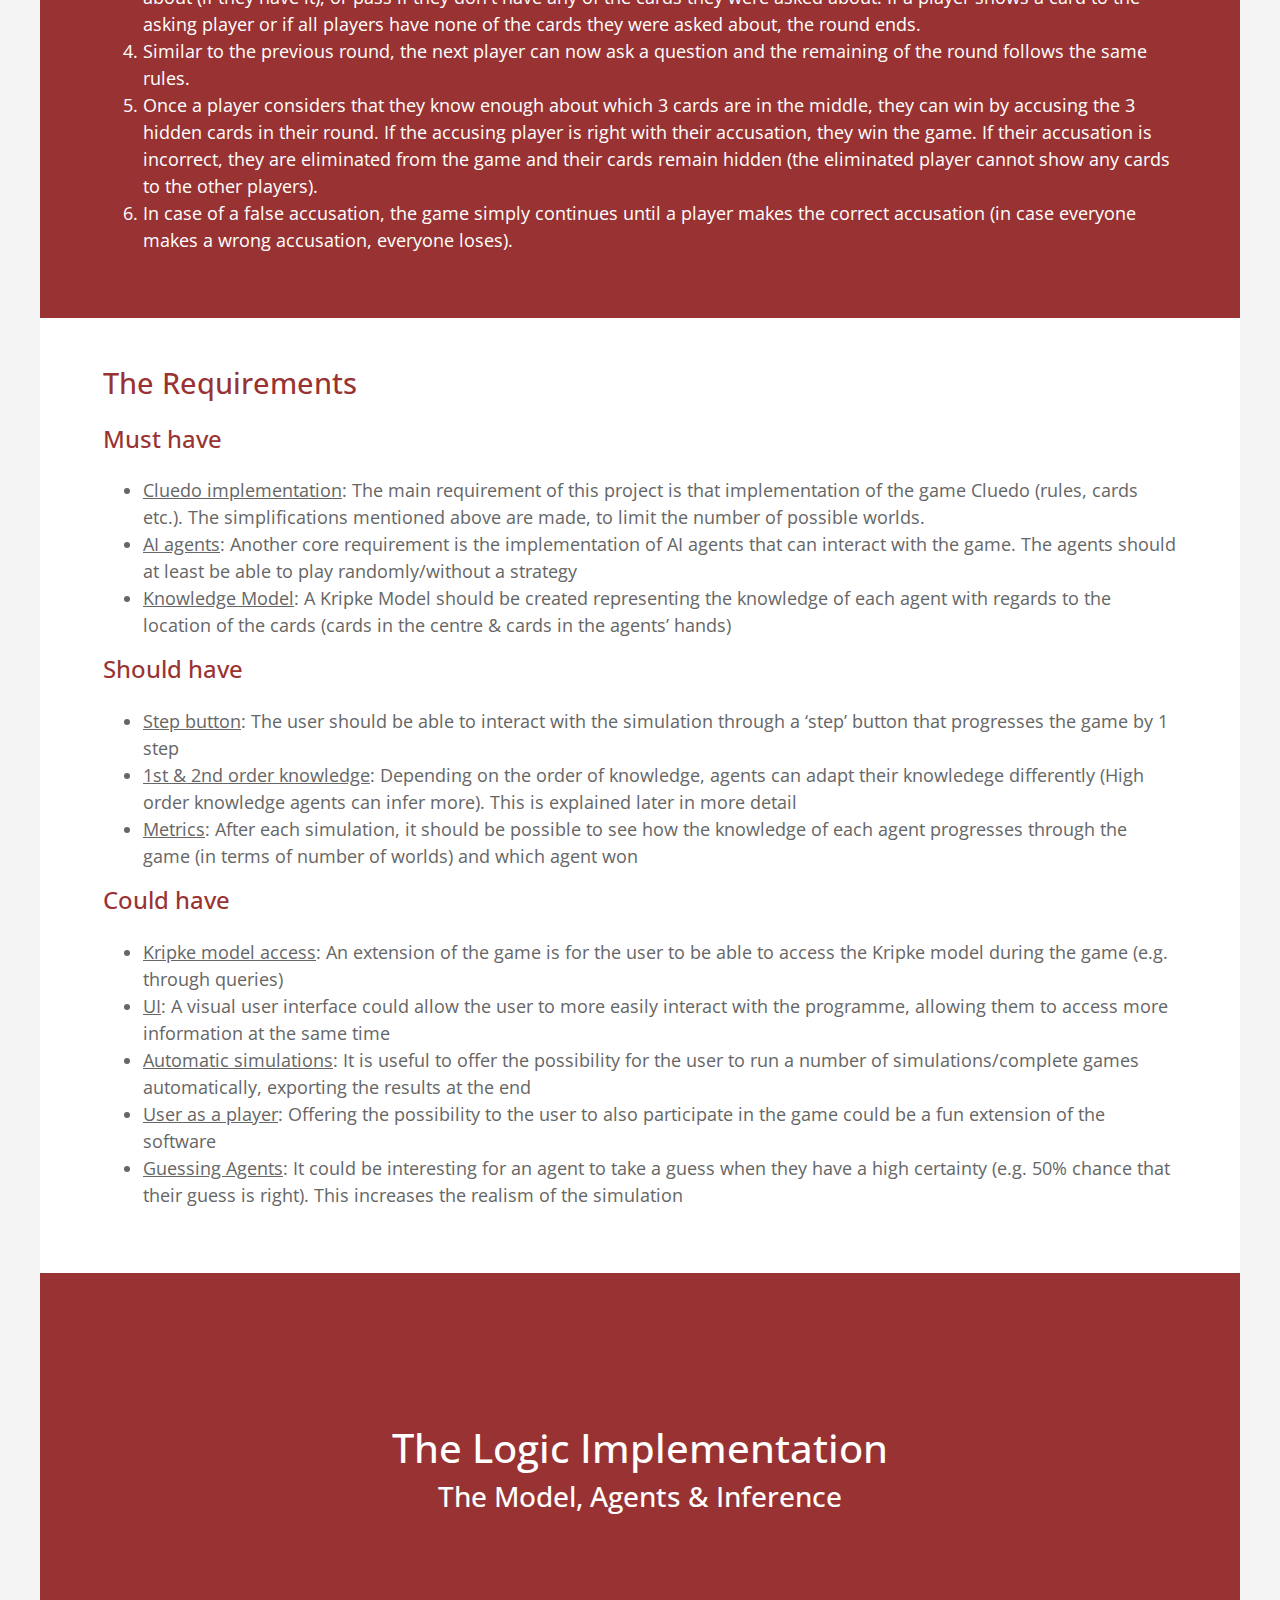
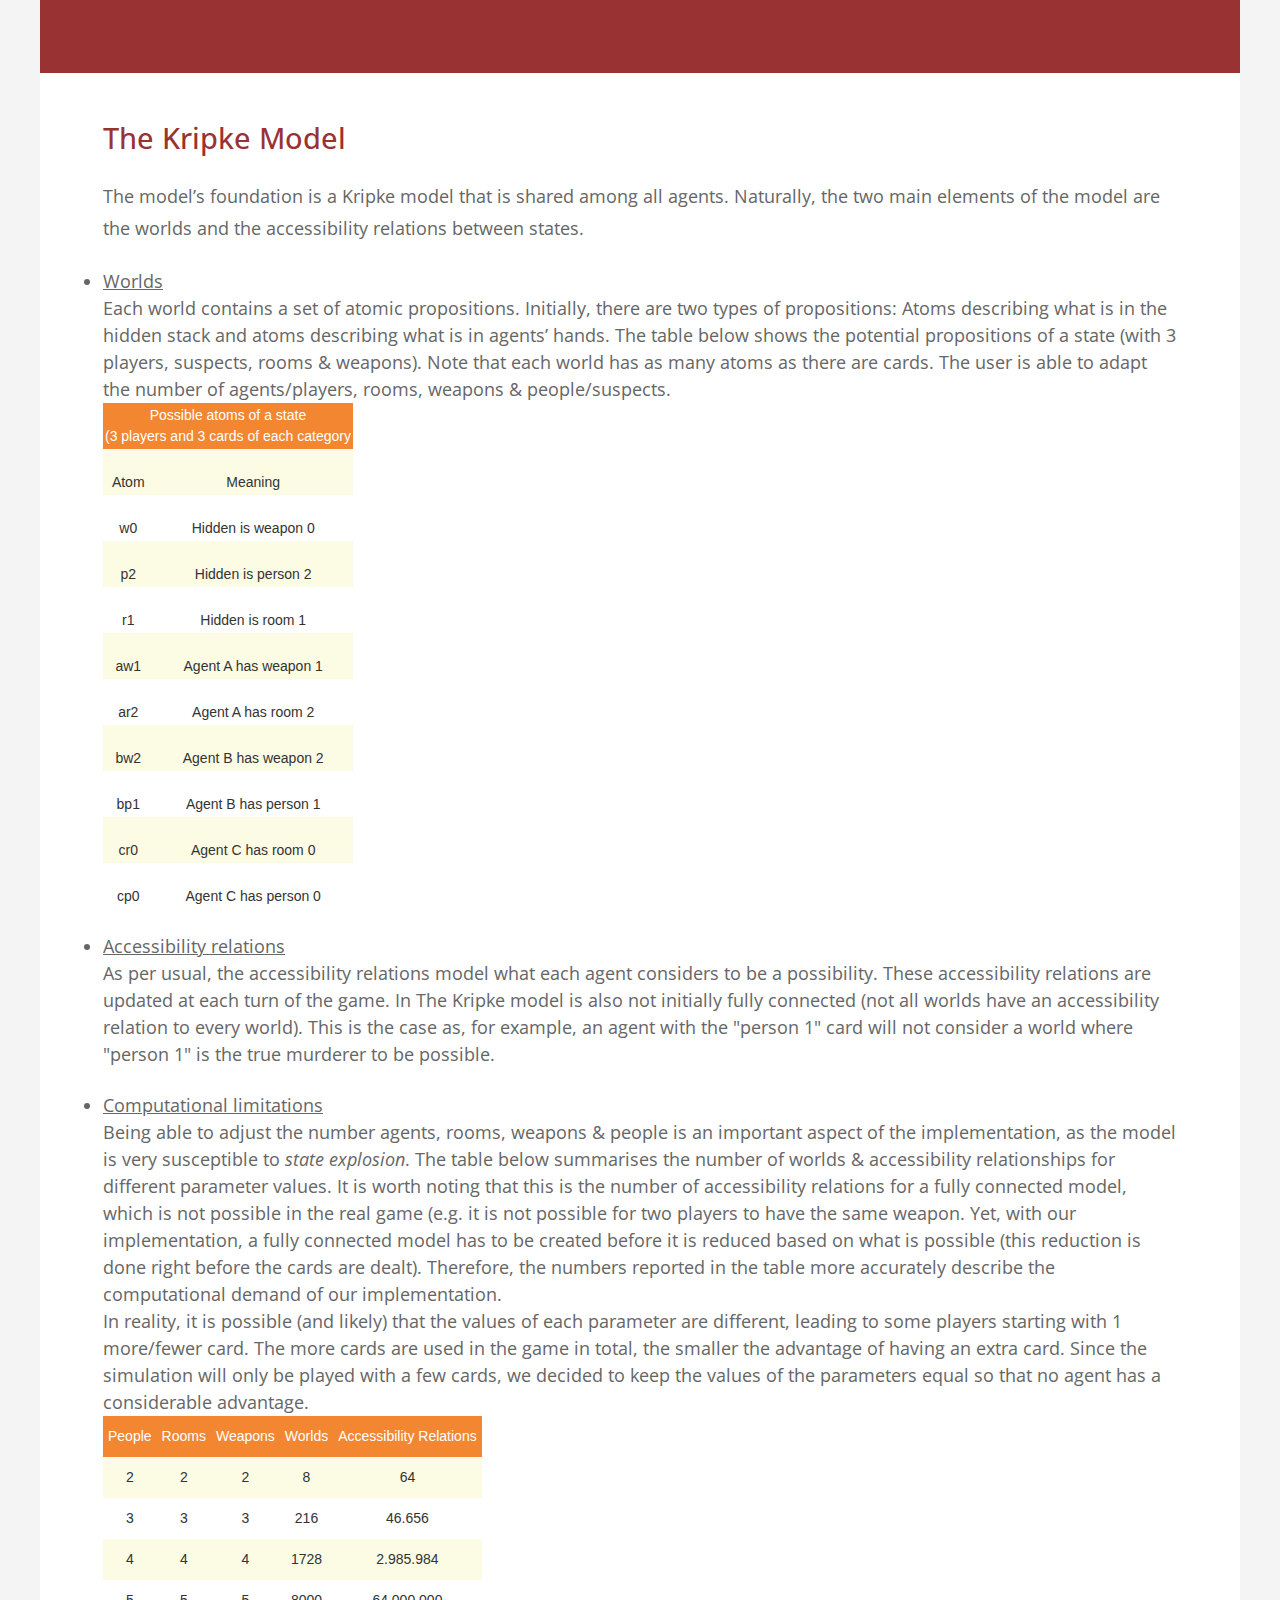
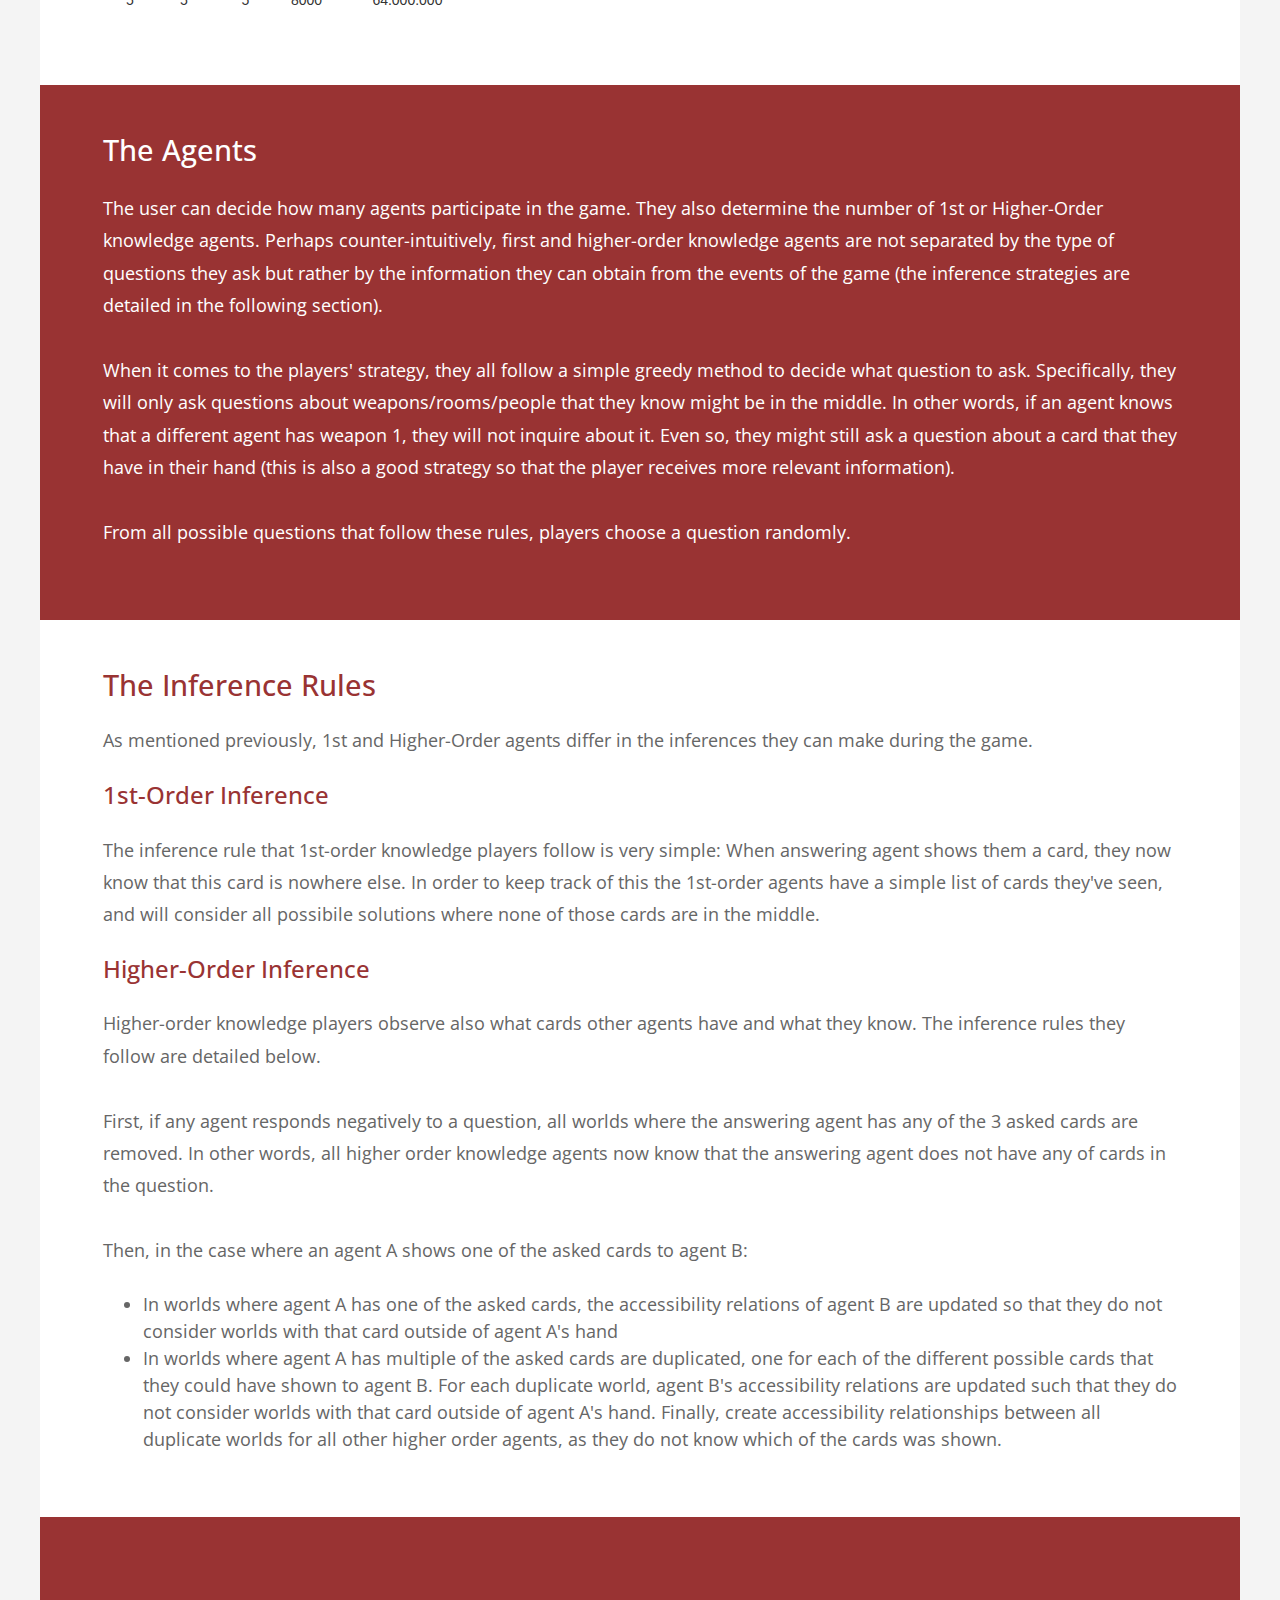
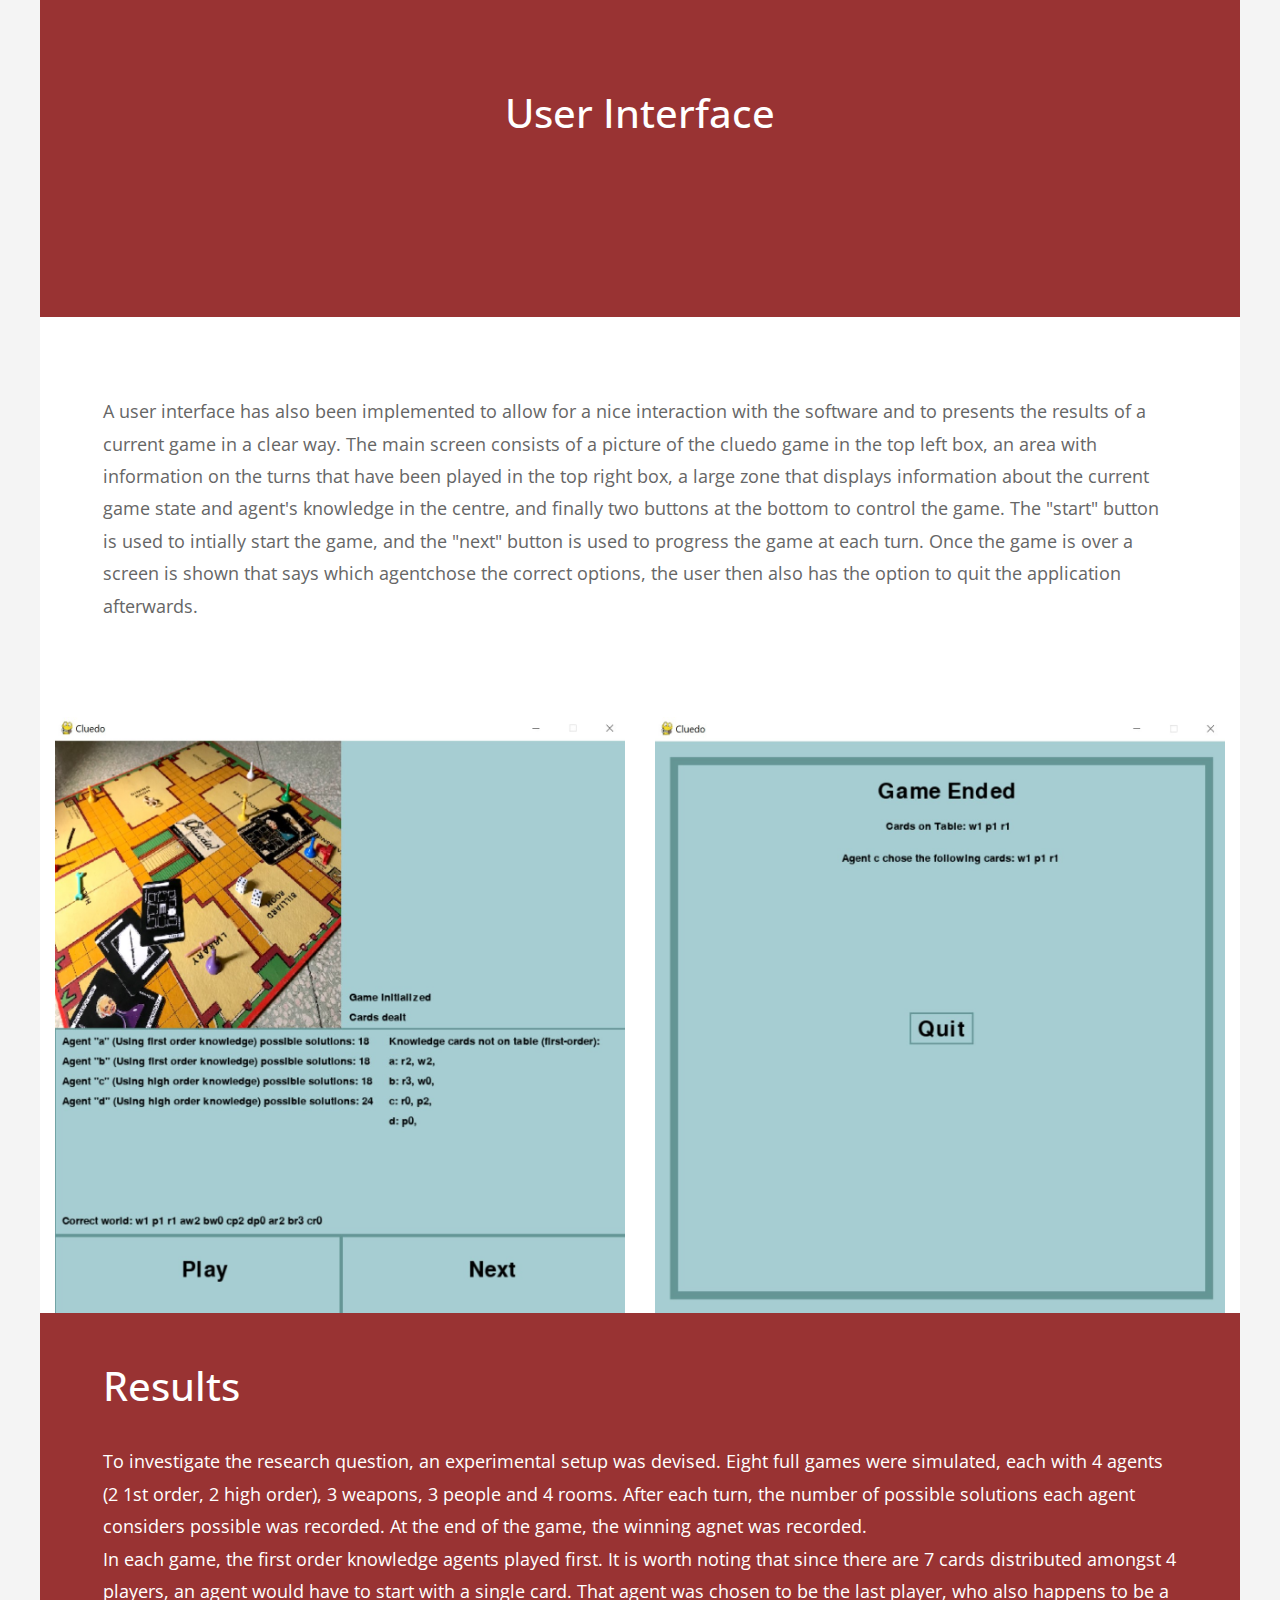
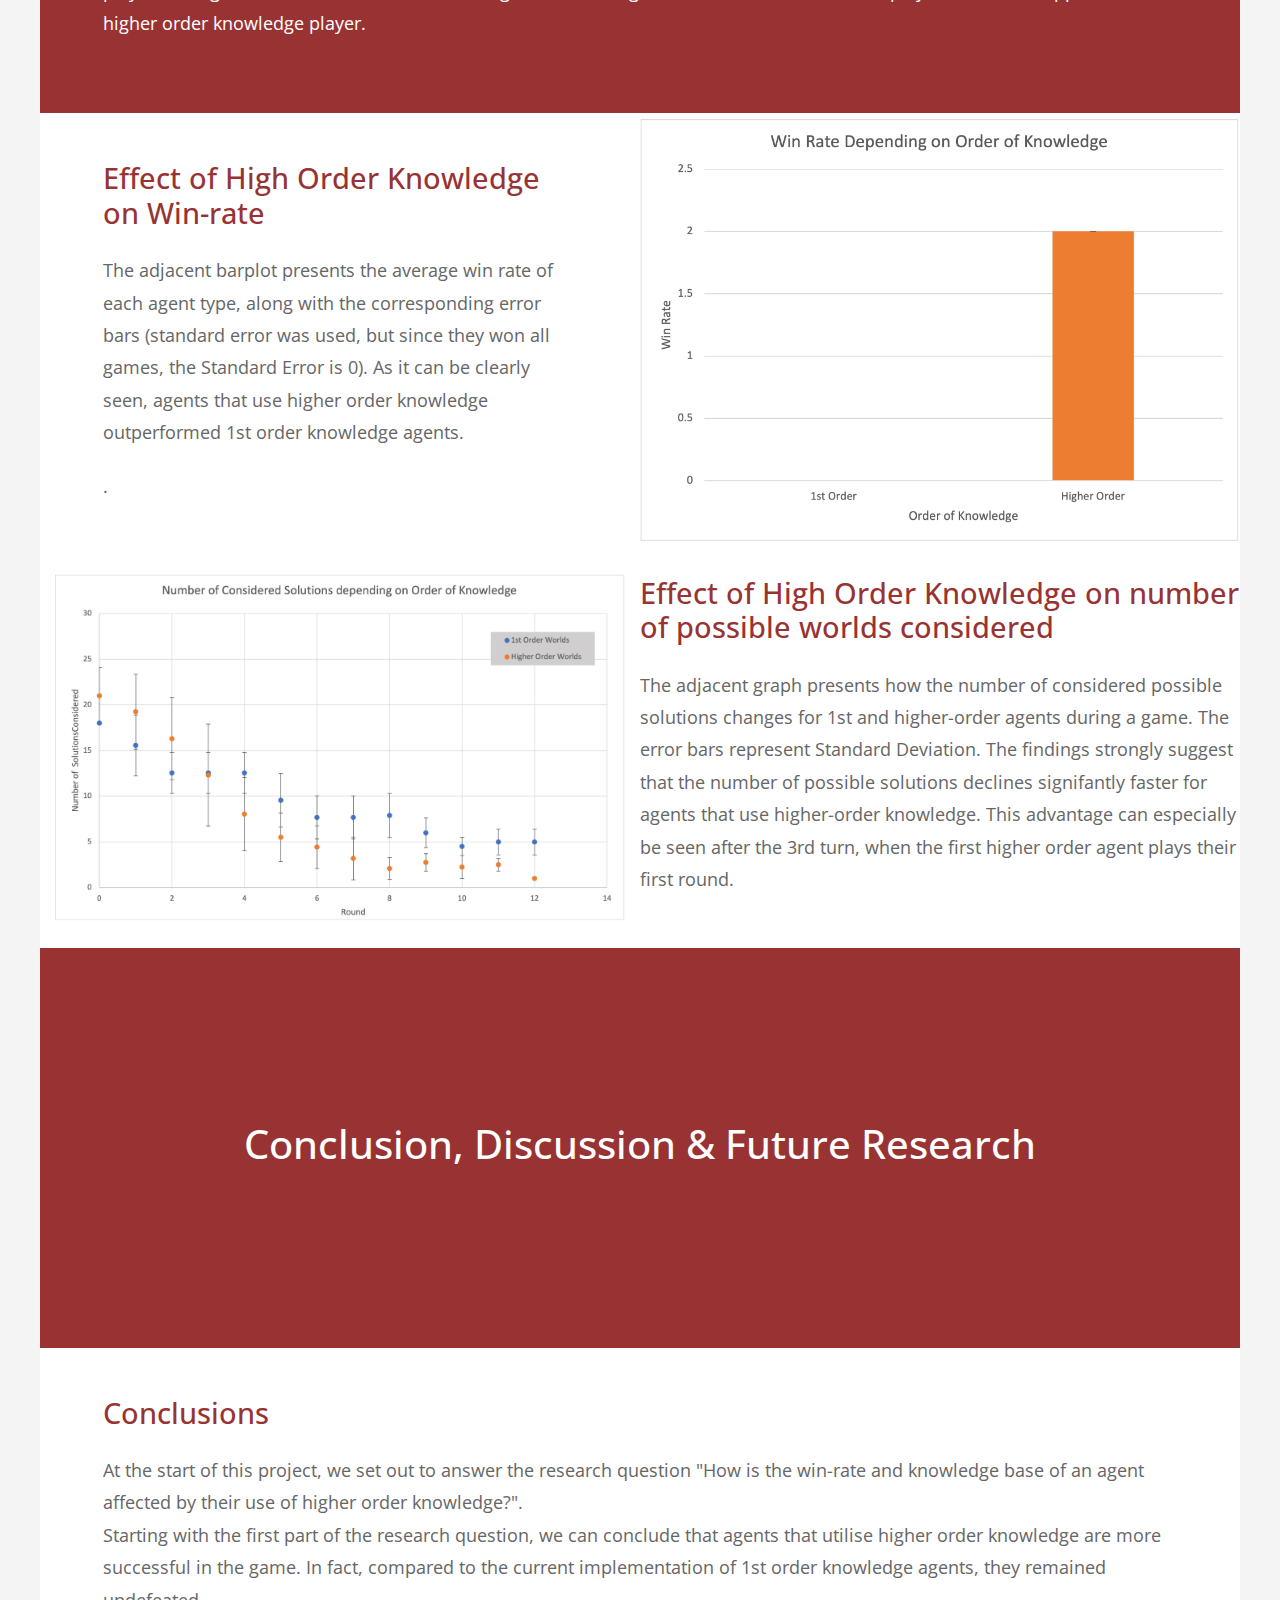
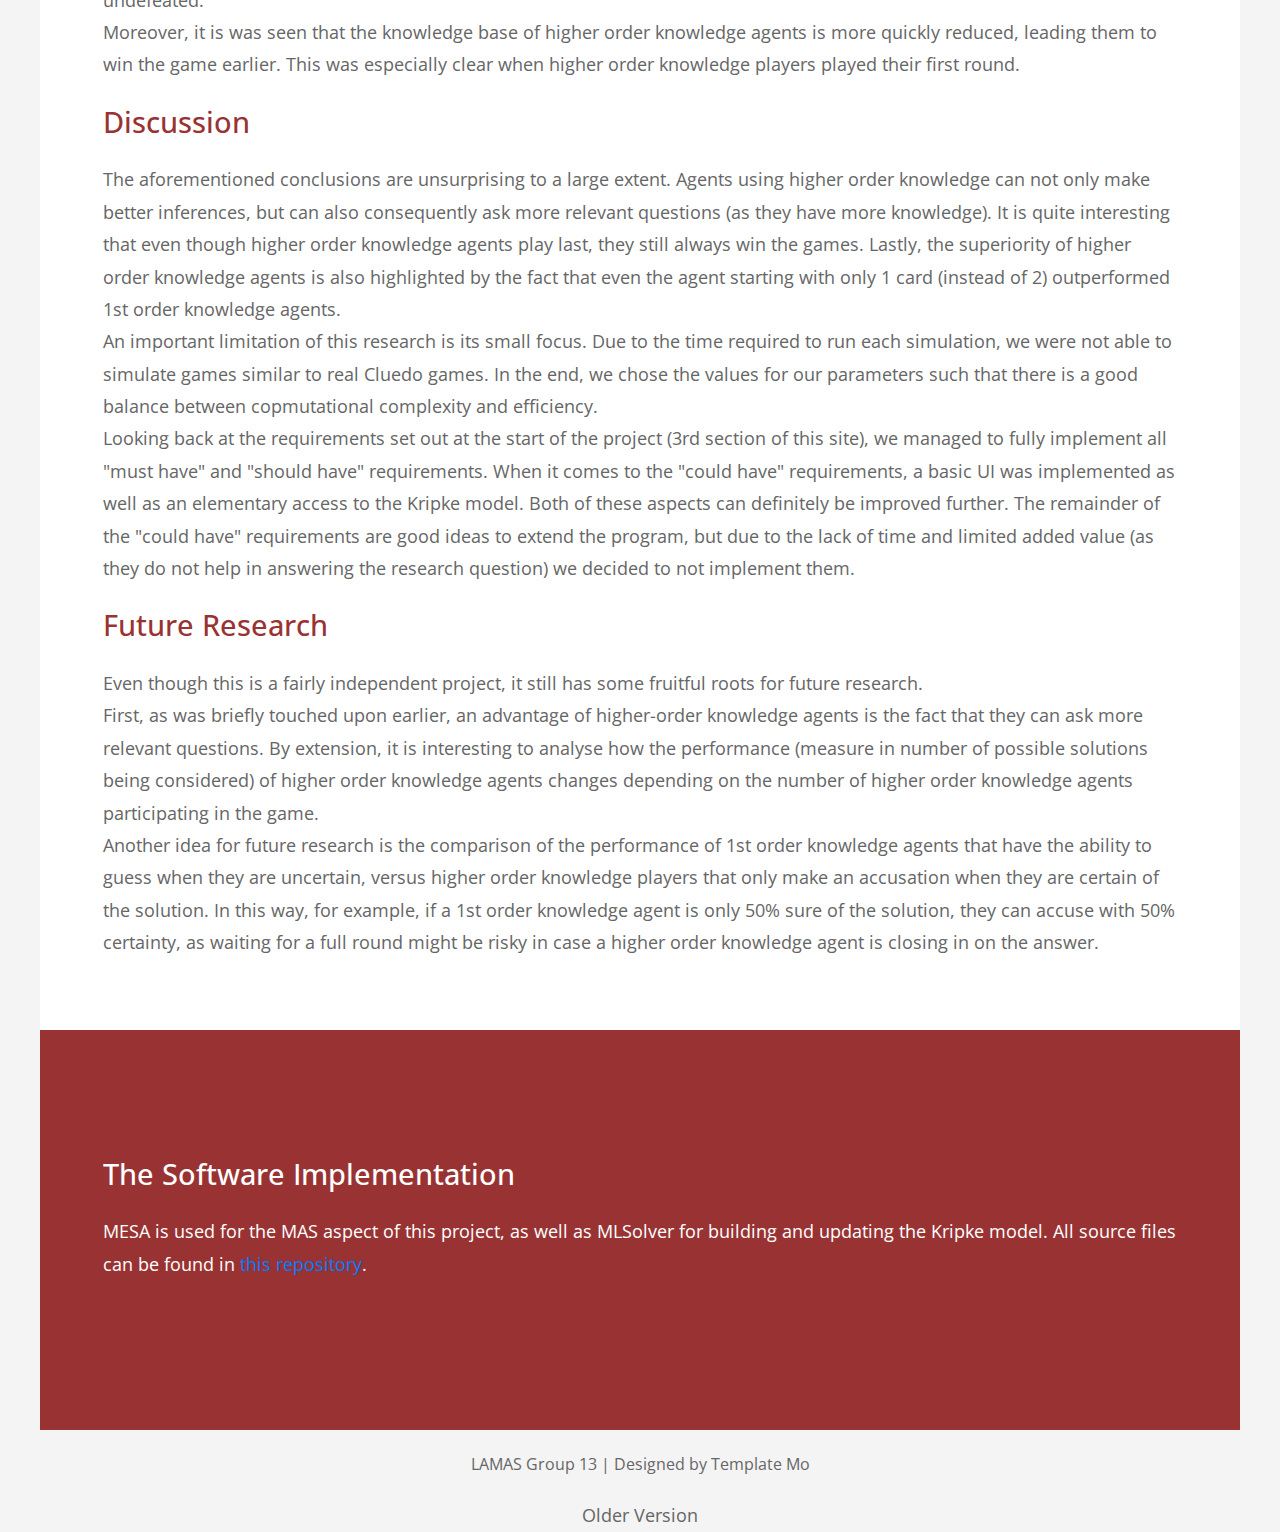
==== commit bcf79432: "Merge branch 'main' of https://github.com/LAMAS-Cluedo/LAMAS-Cluedo.github.io" ====
--- a/index.html
+++ b/index.html
@@ -63,7 +63,7 @@
             <h2 class="tm-text-color-primary mb-4">The game</h2>
             <p class="mb-4"> Cluedo is a mystery-solving board game. By moving around the rooms and asking questions to
               others, players investigate a murder. Specifically, they try to discover who was the murderer, with what
-              weapon the murder was commited, and in what room the murder took place. The investigator who uncovers the 
+              weapon the murder was commited, and in what room the murder took place. The investigator who uncovers the
               mystery first, wins the game.</p>
           </div>
         </div>
@@ -150,7 +150,8 @@
               <li><u>Step button</u>: The user should be able to interact with the simulation through a ‘step’ button
                 that
                 progresses the game by 1 step</li>
-              <li><u>1st & 2nd order knowledge</u>: Depending on the order of knowledge, agents can adapt their knowledege
+              <li><u>1st & 2nd order knowledge</u>: Depending on the order of knowledge, agents can adapt their
+                knowledege
                 differently (High order knowledge agents can infer more). This is explained later in more detail</li>
               <li><u>Metrics</u>: After each simulation, it should be possible to see how the knowledge of each agent
                 progresses through the game (in terms of number of worlds) and which agent won</li>
@@ -319,8 +320,8 @@
 
             <p class="mb-4">
               <li><u>Accessibility relations</u></li> As per usual, the accessibility relations model what each agent
-              considers to be a possibility. These accessibility relations are updated at each turn of the game. In 
-              The Kripke model is also not initially fully connected (not all worlds have an accessibility relation 
+              considers to be a possibility. These accessibility relations are updated at each turn of the game. In
+              The Kripke model is also not initially fully connected (not all worlds have an accessibility relation
               to every world). This is the case as, for example, an agent with the "person 1" card will not consider
               a world where "person 1" is the true murderer to be possible.
             </p>
@@ -482,11 +483,11 @@
             </p>
             <h4 class="tm-text-color-primary mb-4">Higher-Order Inference</h4>
             <p class="mb-4">
-              Higher-order knowledge players observe also what cards other agents have and what they know. The inference 
+              Higher-order knowledge players observe also what cards other agents have and what they know. The inference
               rules they follow are detailed below.
               <br><br>
-              First, if any agent responds negatively to a question, all worlds where the answering agent has any of the 
-              3 asked cards are removed. In other words, all higher order knowledge agents now know that the answering 
+              First, if any agent responds negatively to a question, all worlds where the answering agent has any of the
+              3 asked cards are removed. In other words, all higher order knowledge agents now know that the answering
               agent does not have any of cards in the question.
               <br><br>
               Then, in the case where an agent A shows one of the asked cards to agent B:
@@ -518,15 +519,37 @@
       <div class="col-sm-12 col-md-12 col-lg-6 col-xl-12 tm-bg-color-white">
         <div class="tm-flex-center p-5 tm-bg-color-white">
           <div class="tm-md-flex-center">
-            <p>A user interface has also been implemented to allow for a nice interaction with the software and to presents
-              the results of a current game in a clear way. The main screen consists of a picture of the cluedo game in the 
-              top left box, an area with information on the turns that have been played in the top right box, a large zone
-              that displays information about the current game state and agent's knowledge in the centre, and finally two
-              buttons at the bottom to control the game. The "start" button is used to intially start the game, and the "next"
-              button is used to progress the game at each turn. Once the game is over a screen is shown that says which agent
-              chose the correct options, the user then also has the option to quite the application afterwards.
-            </p>
-
+            <p>A user interface has also been implemented to allow for a nice interaction with the software and to
+              presents
+              the results of a current game in a clear way. The main screen consists of a picture of the cluedo game in
+              the
+              top left box, an area with information on the turns that have been played in the top right box, a large
+              zone
+              that displays information about the current game state and agent's knowledge in the centre, and finally
+              two
+              buttons at the bottom to control the game. The "start" button is used to intially start the game, and the
+              "next"
+              button is used to progress the game at each turn.
+              Once the game is over a screen is shown that says which agentchose the correct options, the user then also
+              has the option to quit the application afterwards.
+            </p>
+          </div>
+        </div>
+      </div>
+    </section>
+
+    <section class="row tm-section tm-col-md-reverse">
+      <div class="col-sm-12 col-md-12 col-lg-6 col-xl-6">
+        <div class="tm-flex-center p-0 tm-bg-color-white">
+          <div class="tm-md-flex-center">
+            <img src="img/CluedoUI.jpg" alt="Image" class="img-fluid">
+          </div>
+        </div>
+      </div>
+      <div class="col-sm-12 col-md-12 col-lg-6 col-xl-6">
+        <div class="tm-flex-center p-0 tm-bg-color-white">
+          <div class="tm-md-flex-center">
+            <img src="img/CluedoUIGameOver.jpg" alt="Image" class="img-fluid">
           </div>
         </div>
       </div>
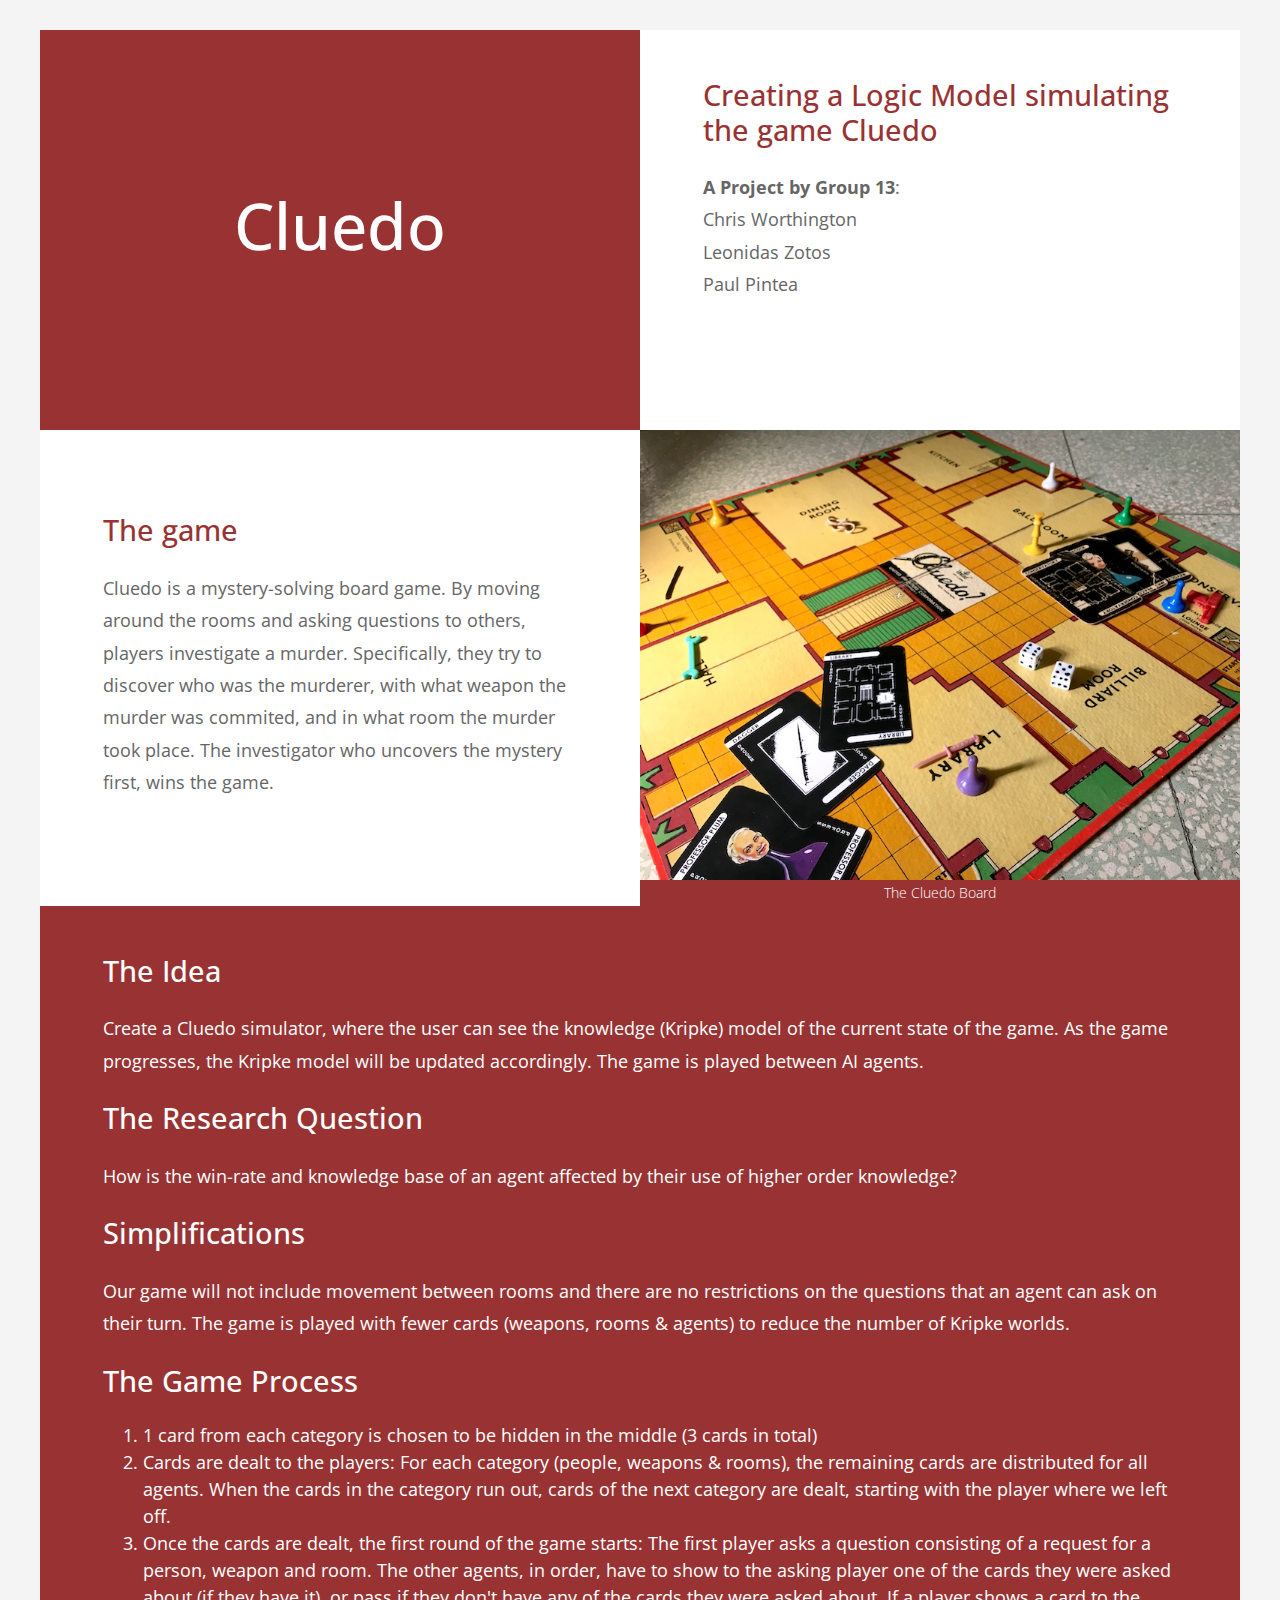
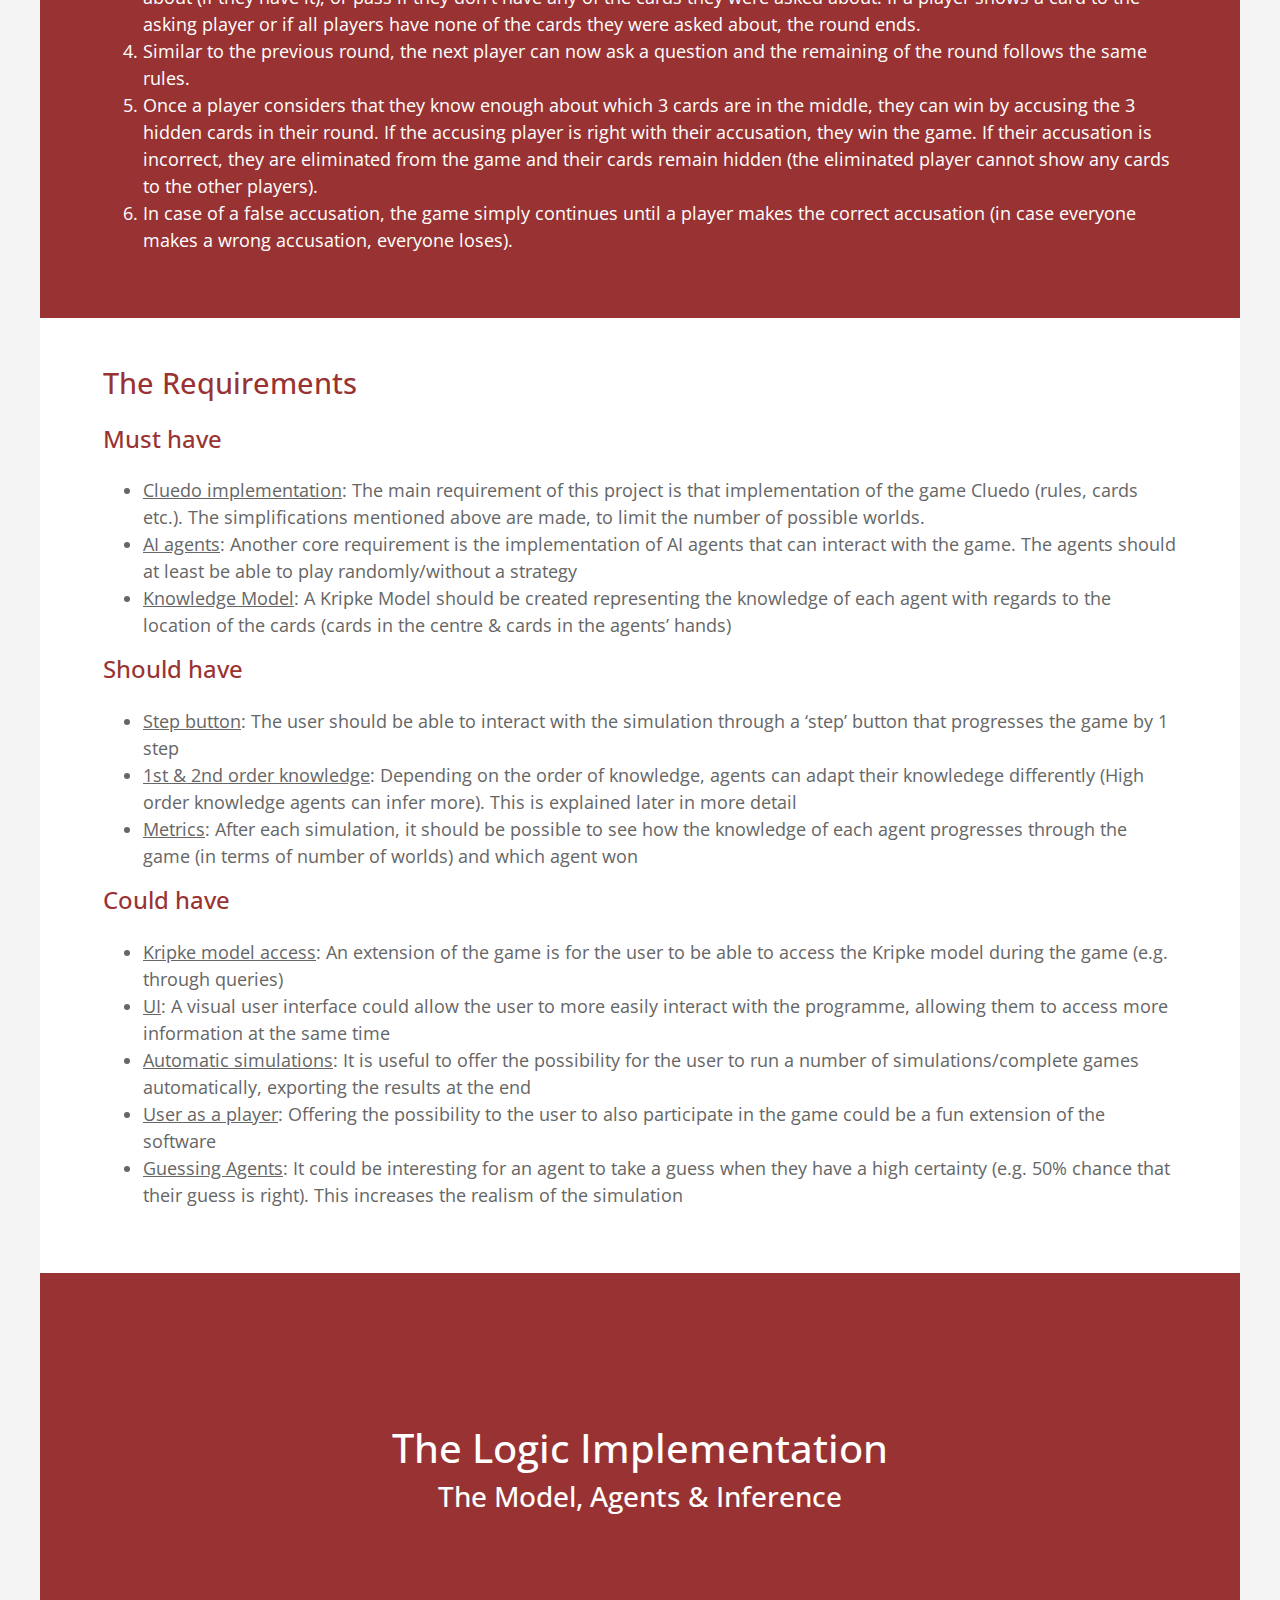
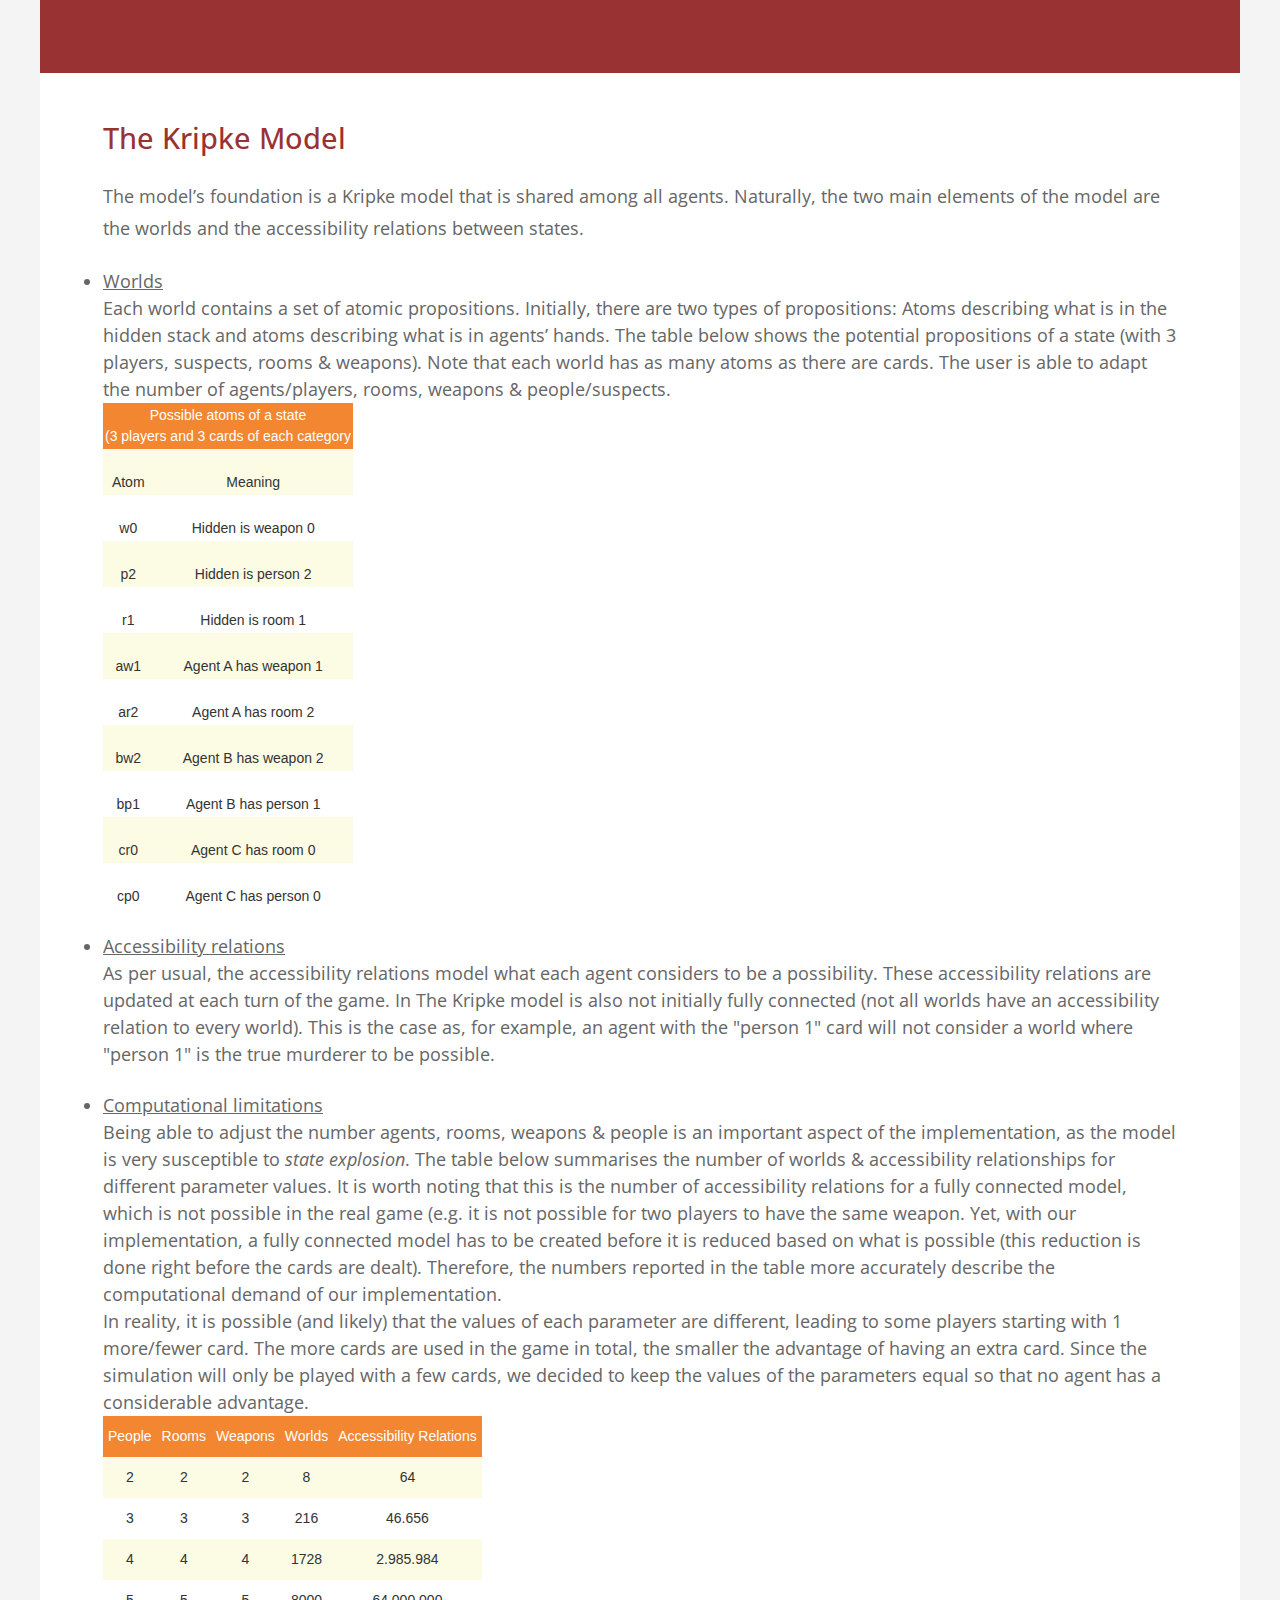
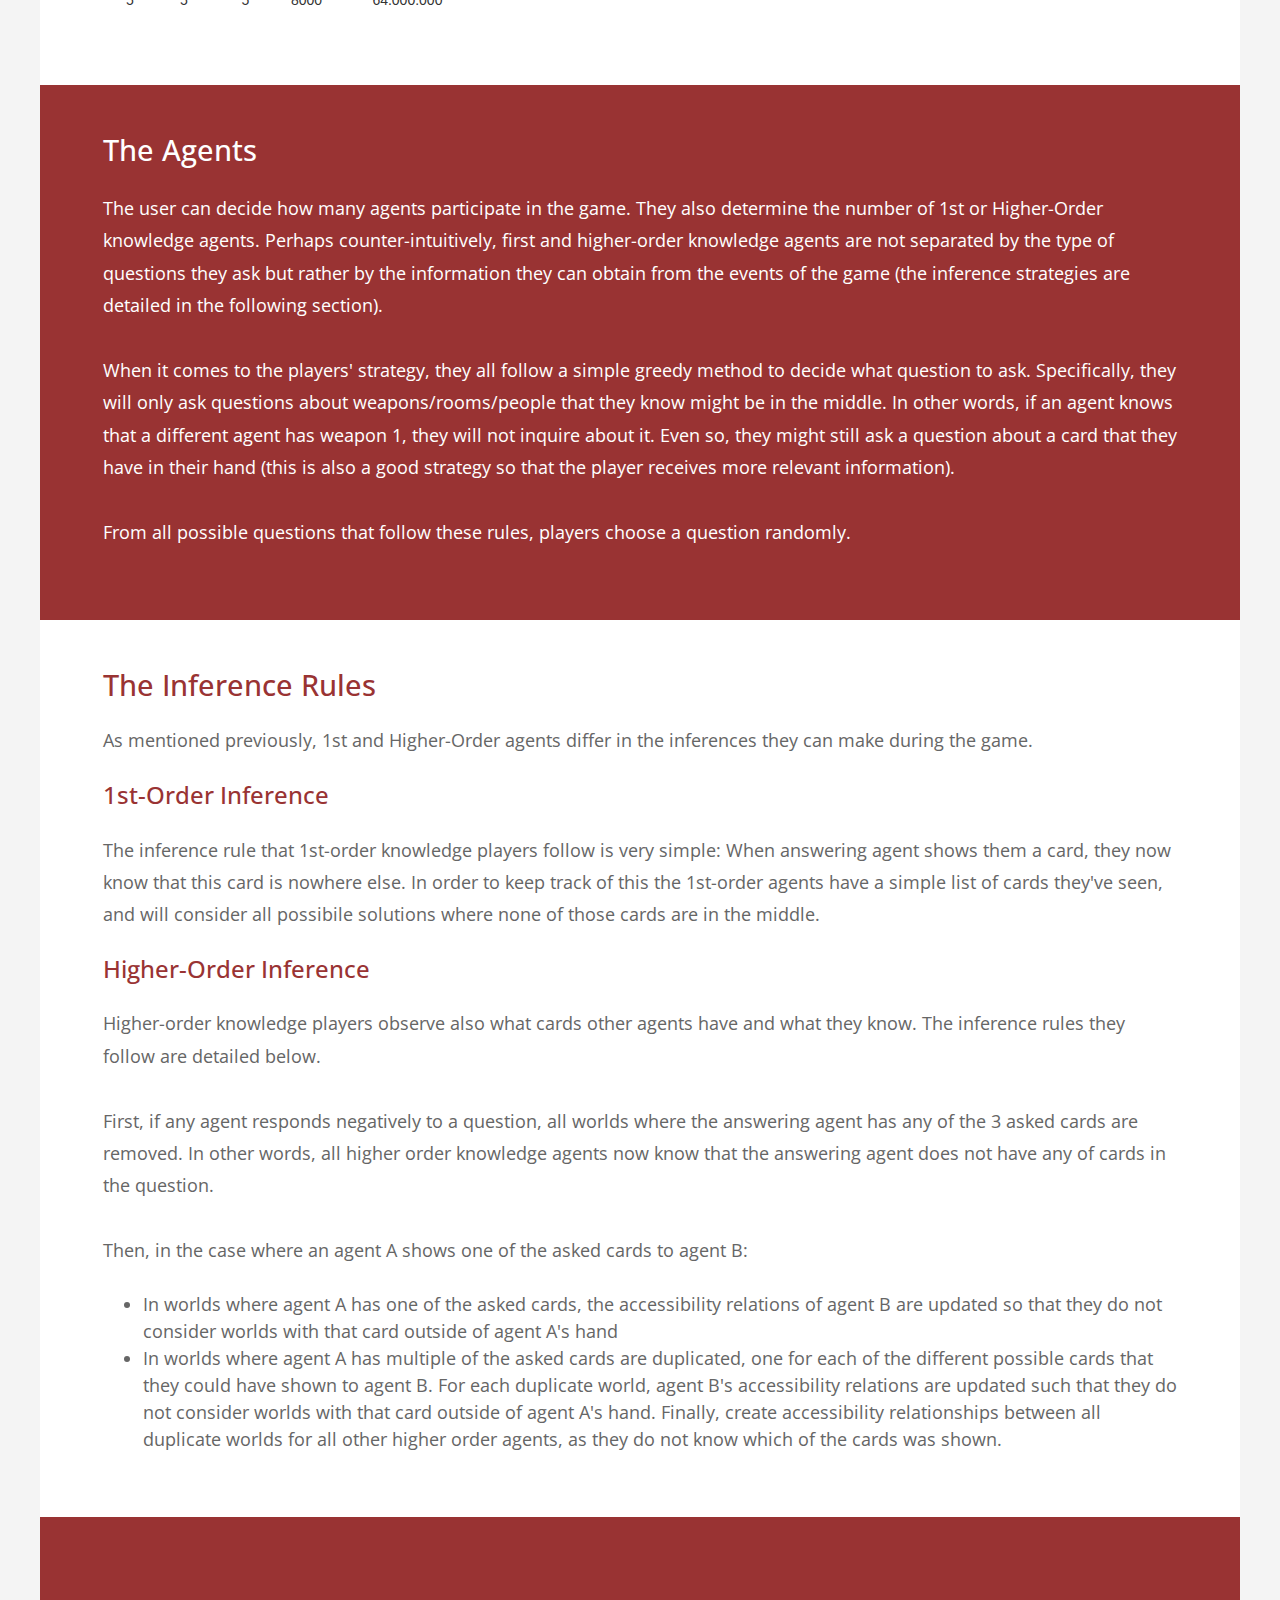
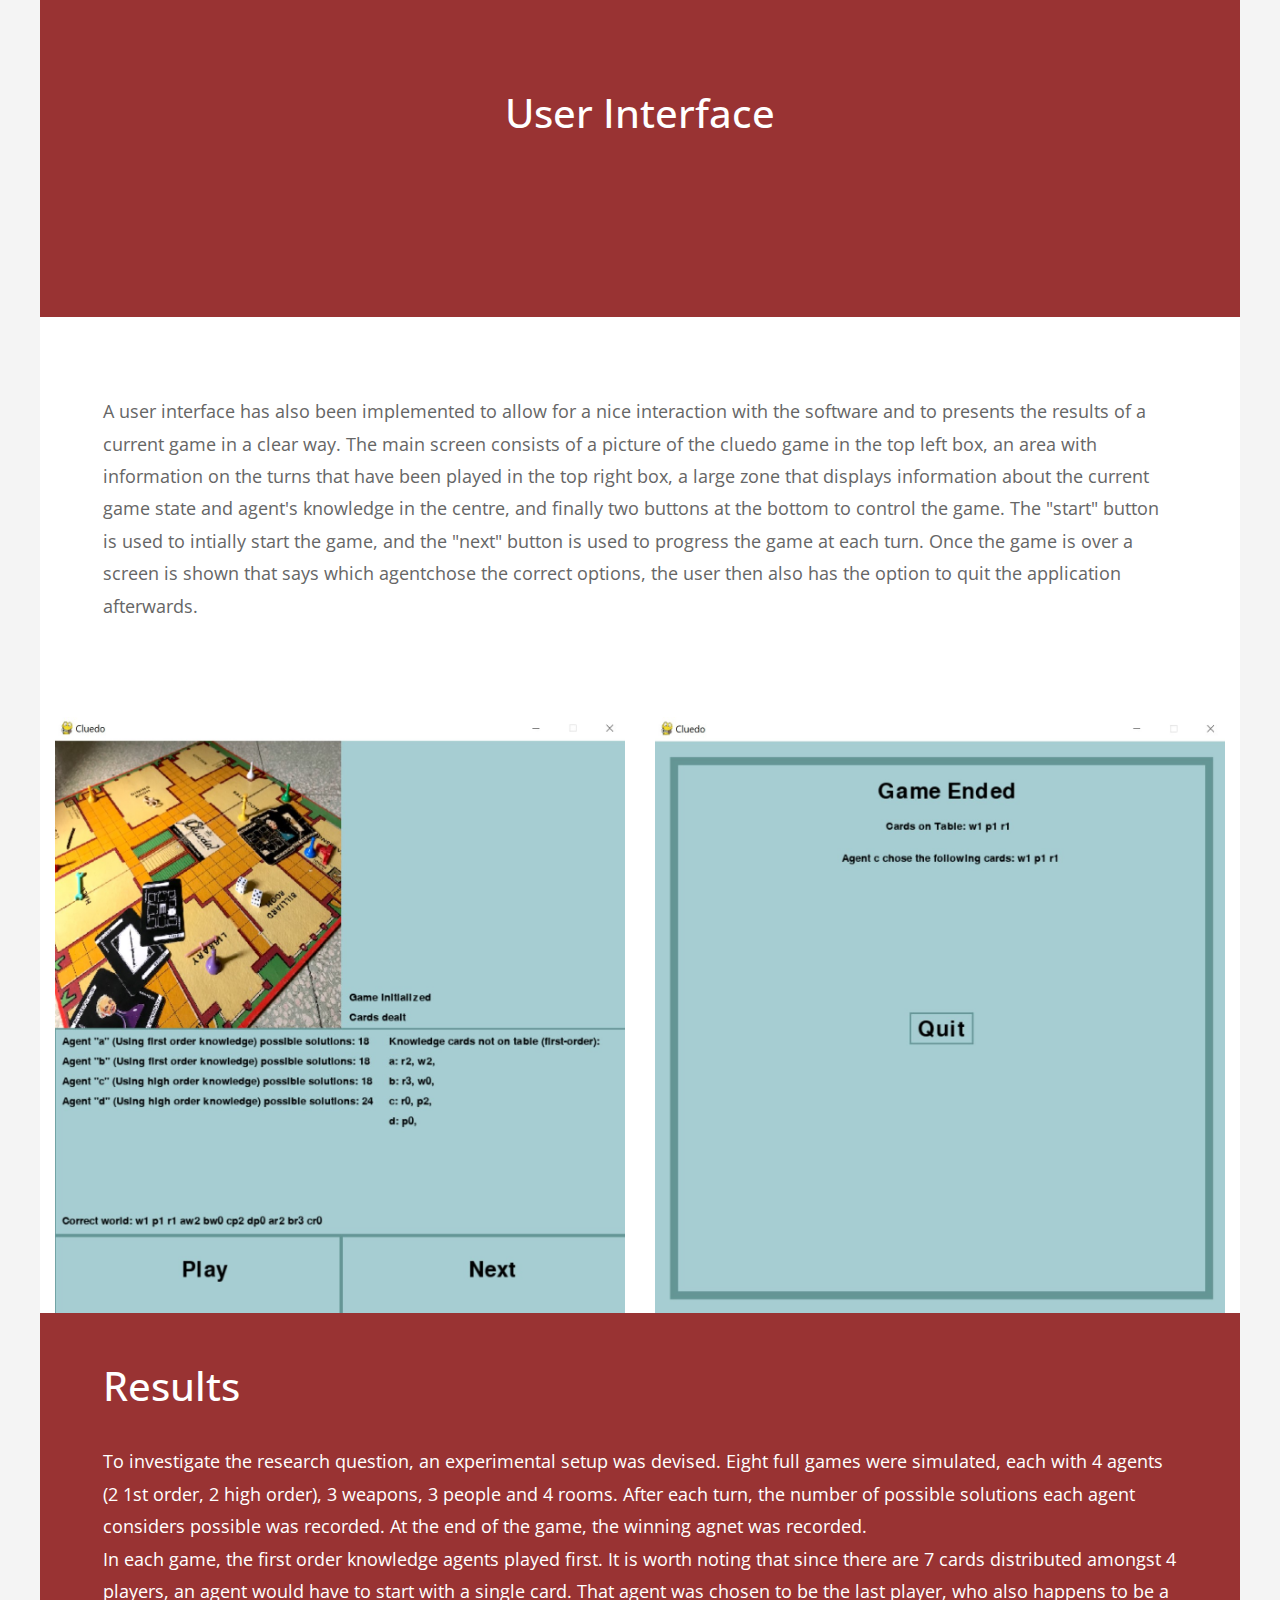
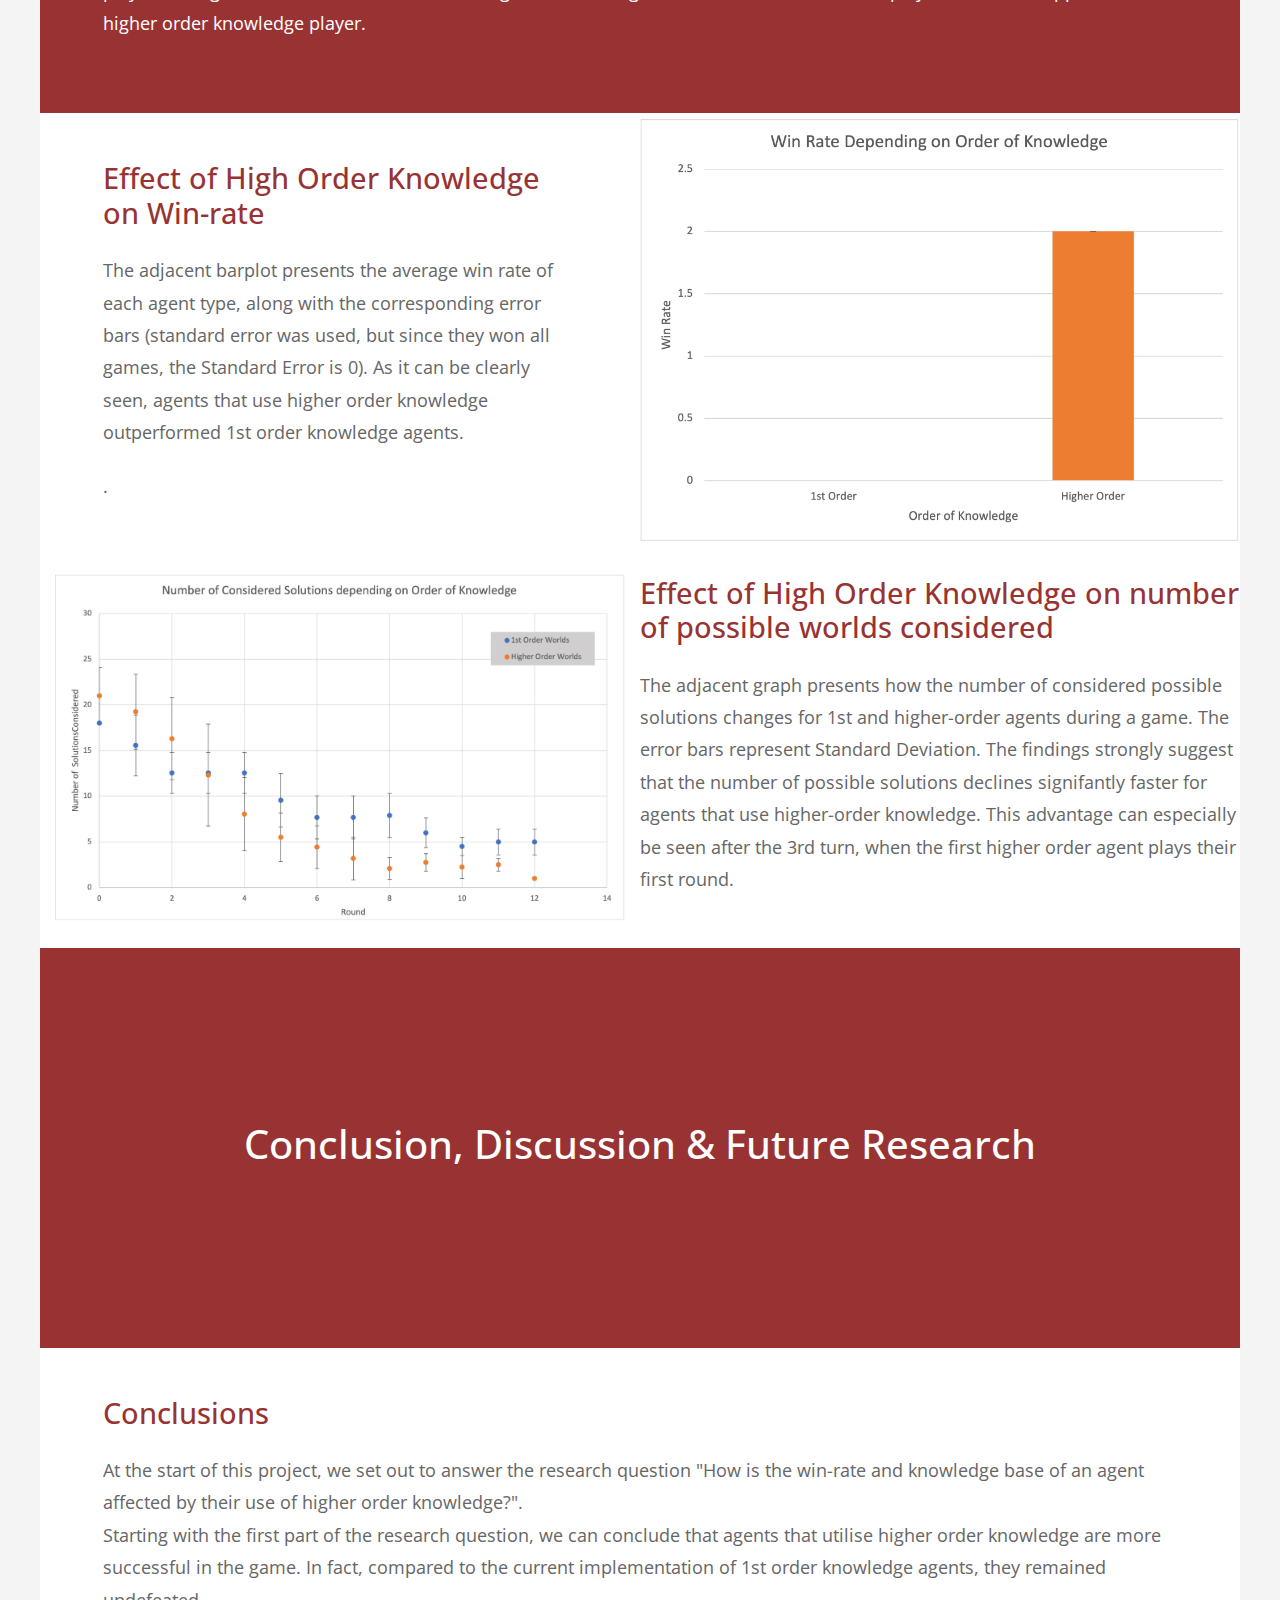
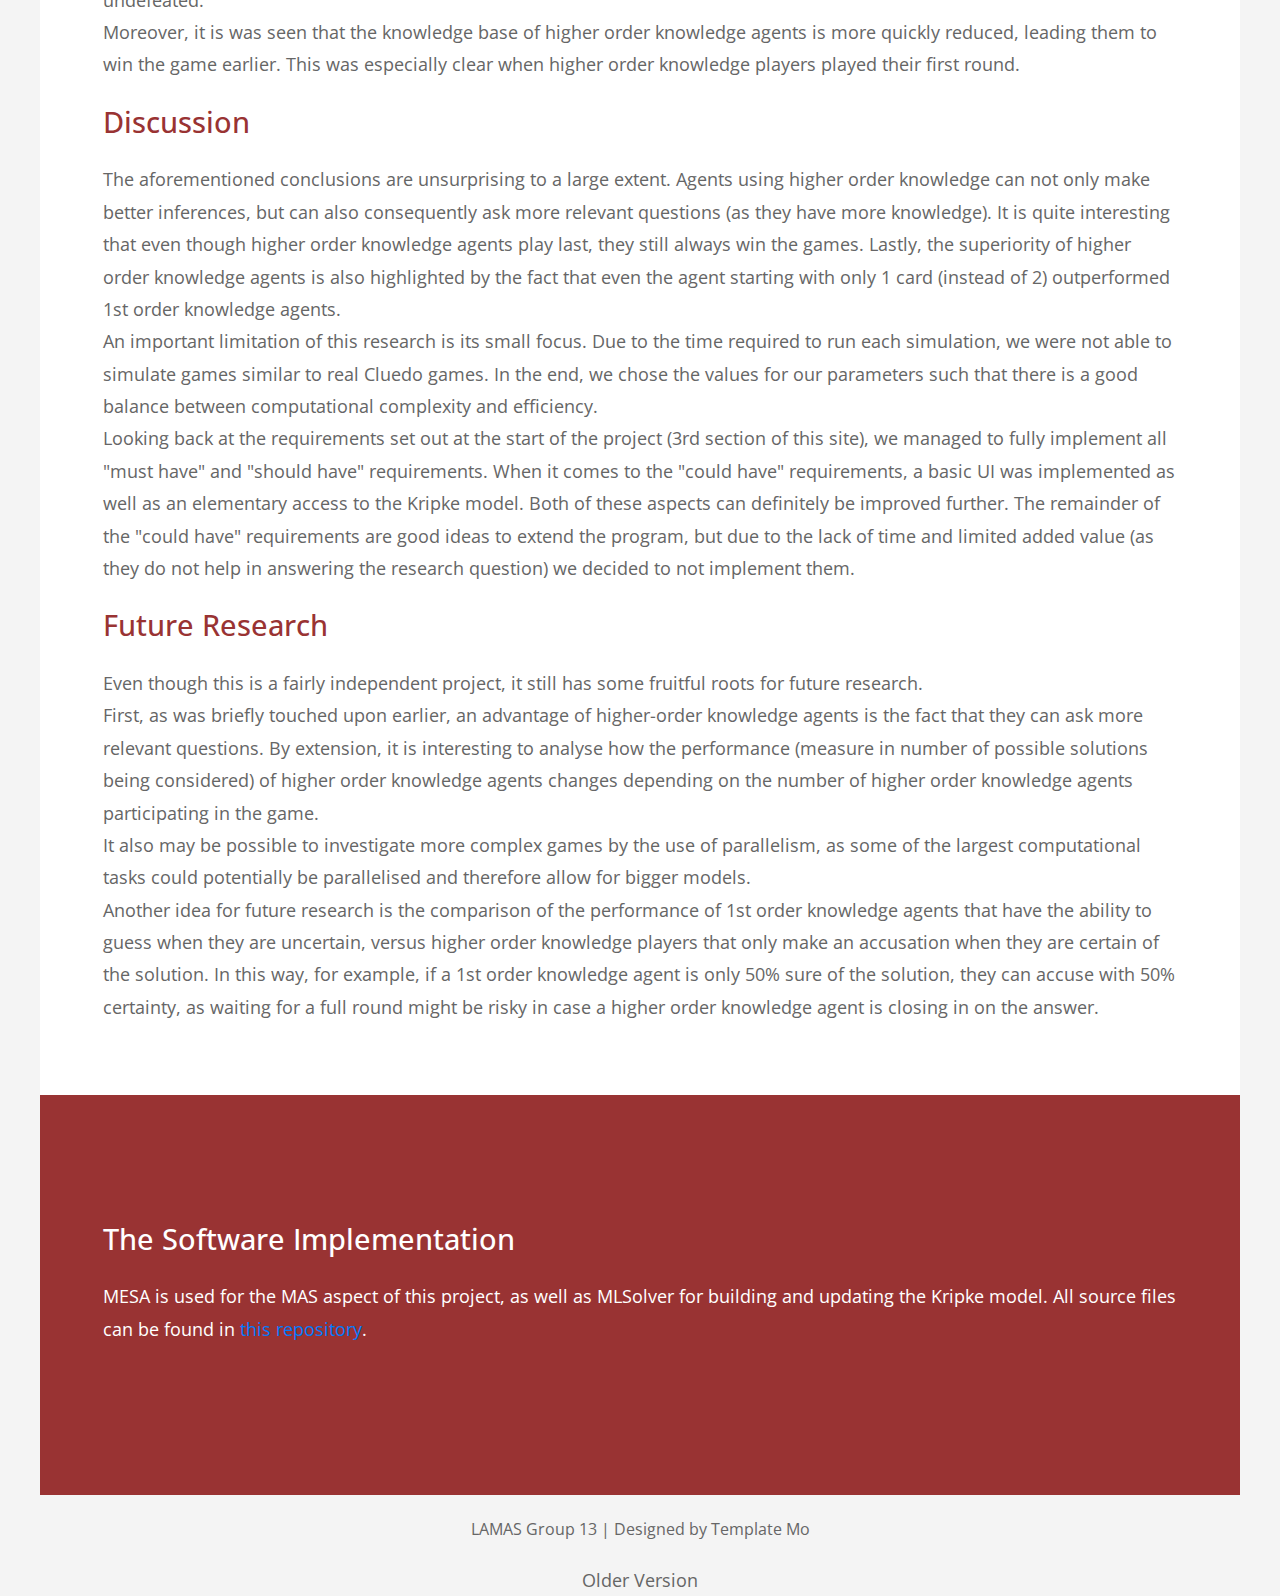
==== commit 7df67528: "last comments" ====
--- a/index.html
+++ b/index.html
@@ -657,7 +657,7 @@
               <br>
               An important limitation of this research is its small focus. Due to the time required to run each
               simulation, we were not able to simulate games similar to real Cluedo games. In the end, we chose the
-              values for our parameters such that there is a good balance between copmutational complexity and
+              values for our parameters such that there is a good balance between computational complexity and
               efficiency.
               <br>
               Looking back at the requirements set out at the start of the project (3rd section of this site), we
@@ -675,6 +675,9 @@
               they can ask more relevant questions. By extension, it is interesting to analyse how the performance
               (measure in number of possible solutions being considered) of higher order knowledge agents changes
               depending on the number of higher order knowledge agents participating in the game.
+              <br>
+              It also may be possible to investigate more complex games by the use of parallelism, as some of the largest 
+              computational tasks could potentially be parallelised and therefore allow for bigger models.
               <br>
               Another idea for future research is the comparison of the performance of 1st order knowledge agents that
               have the ability to guess when they are uncertain, versus higher order knowledge players that only make an
